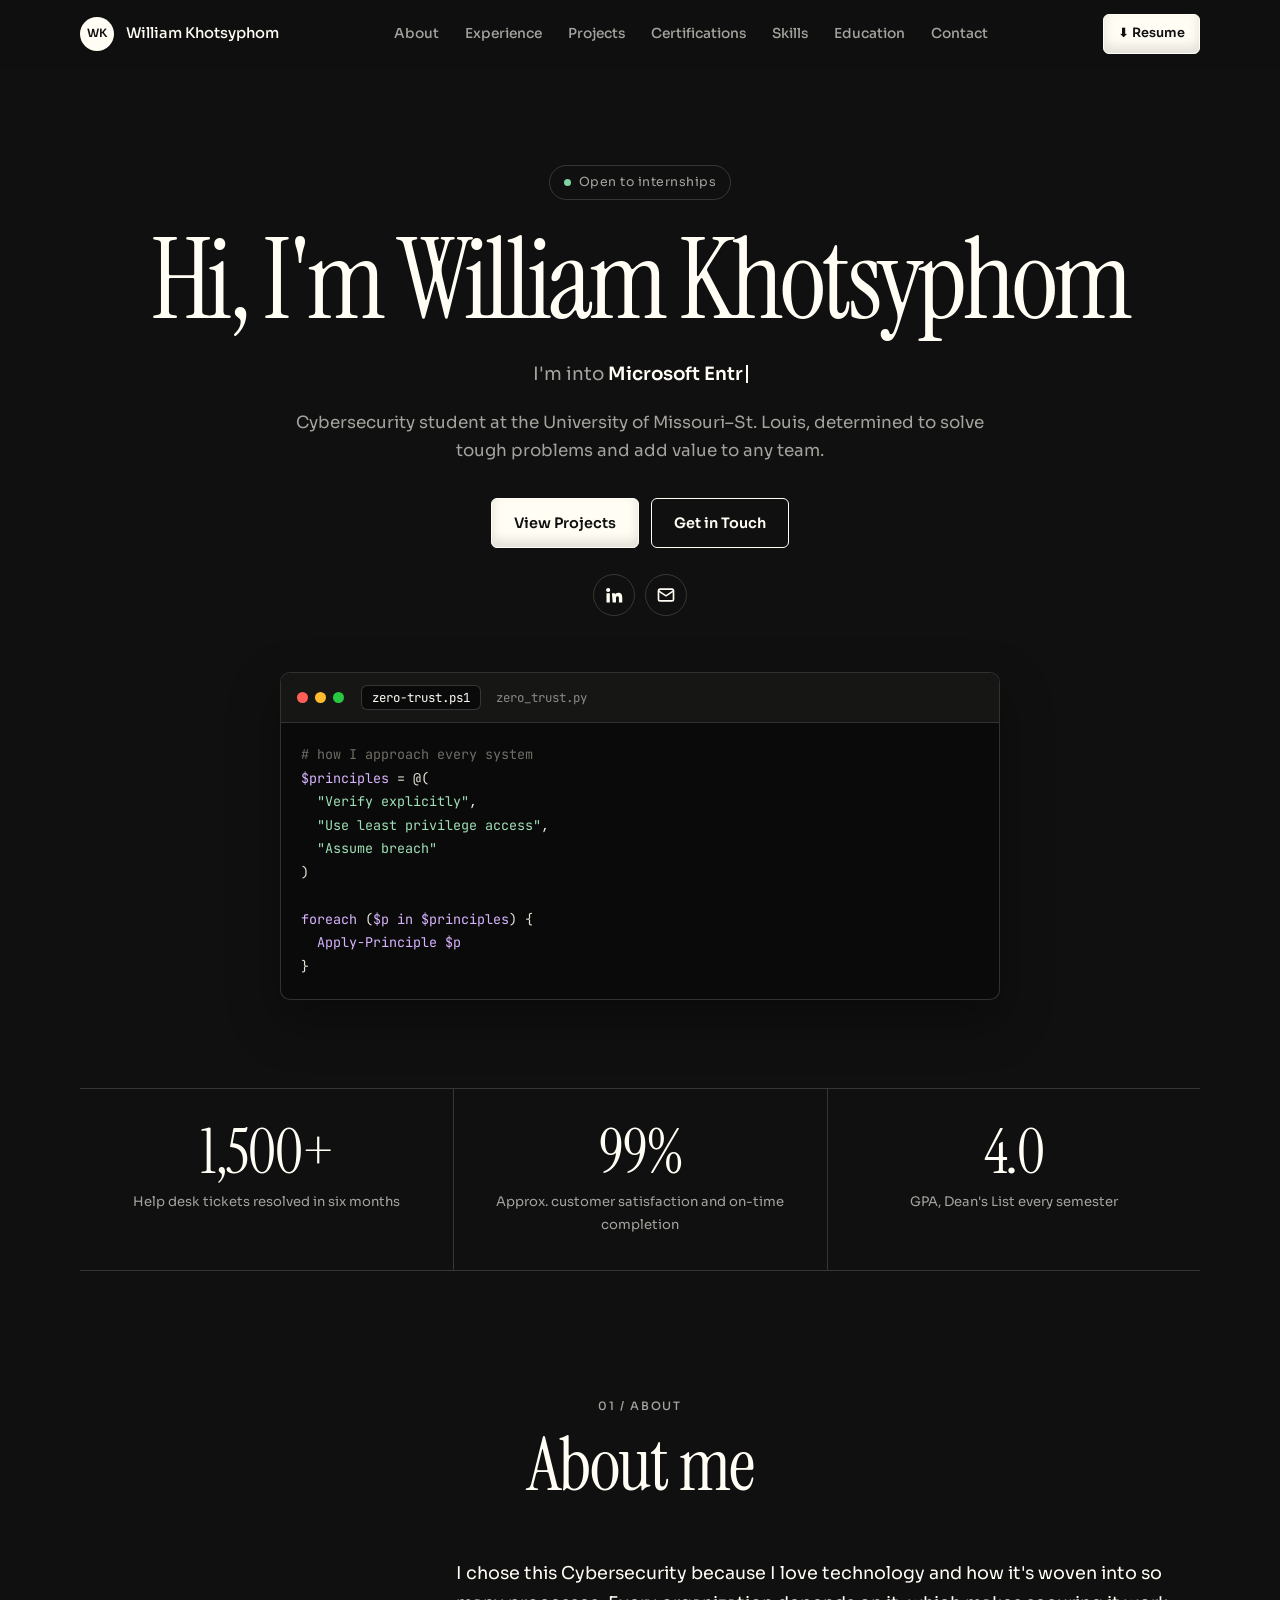
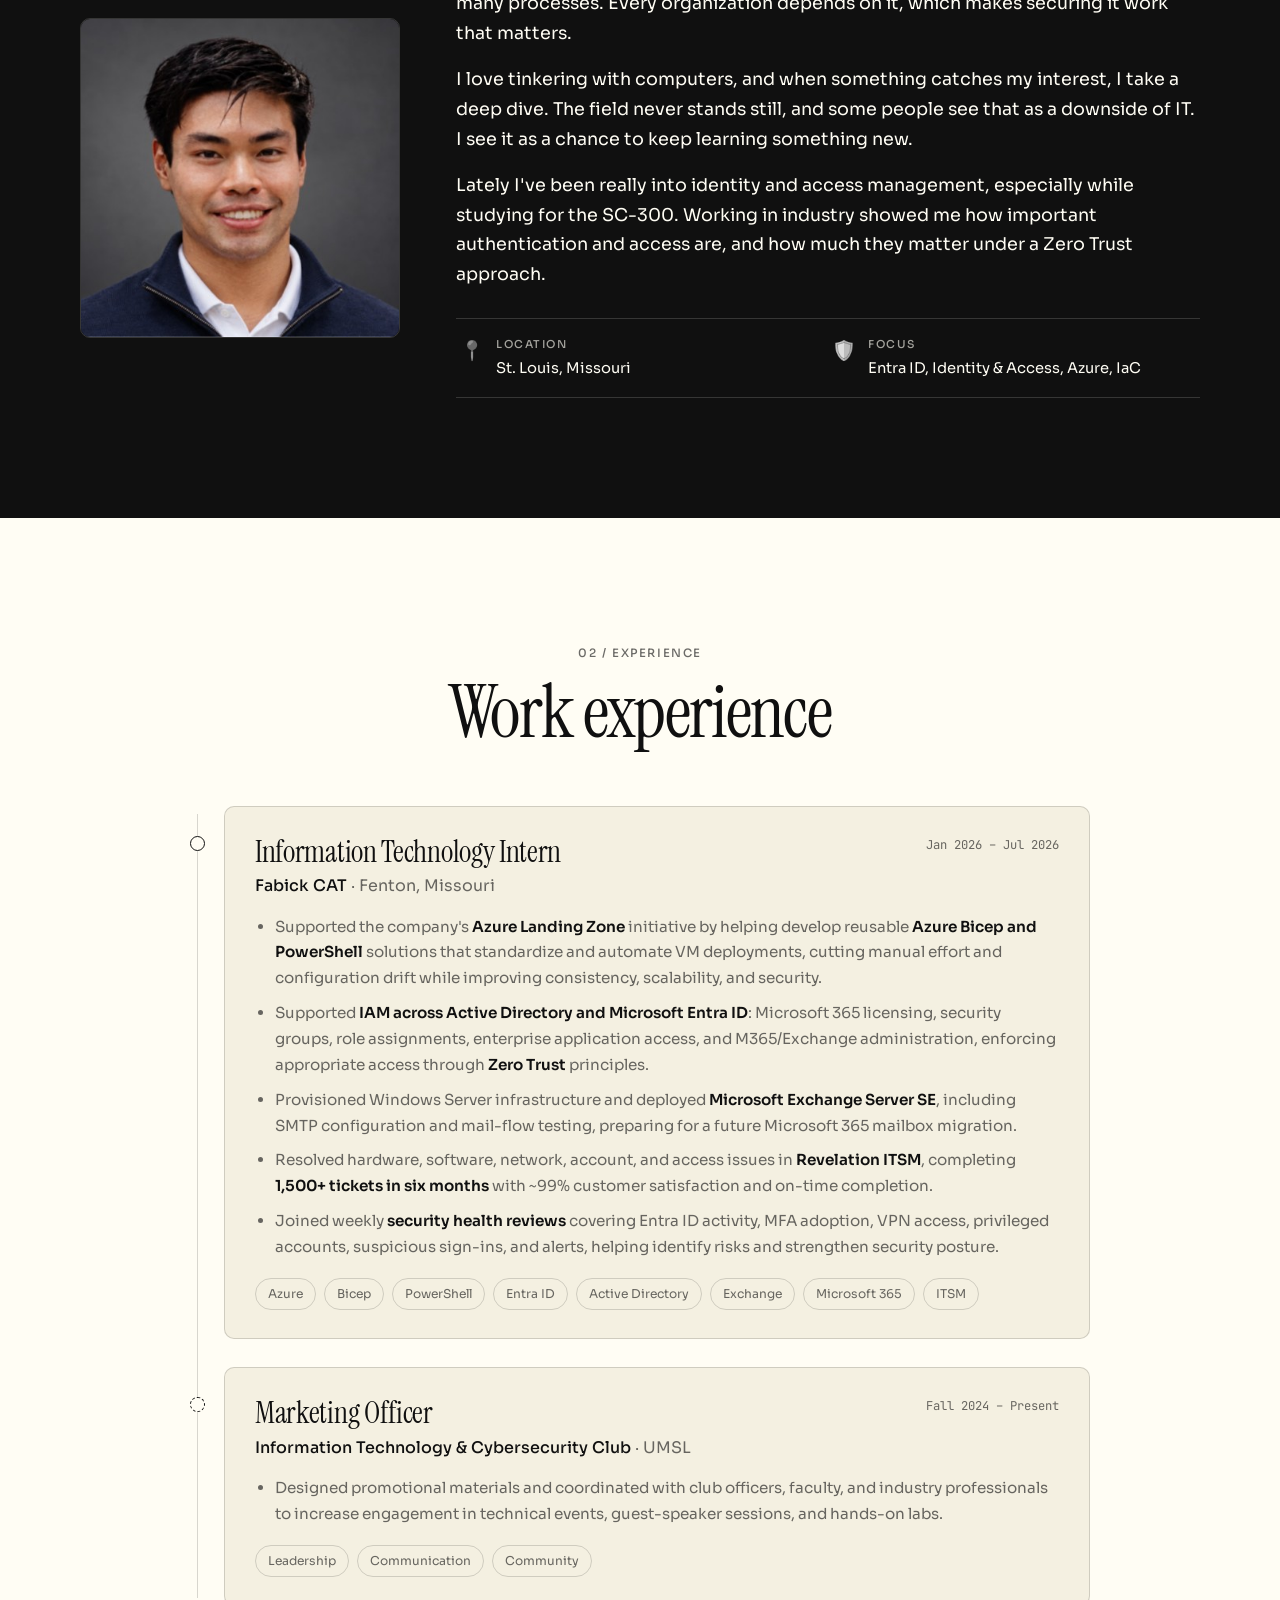
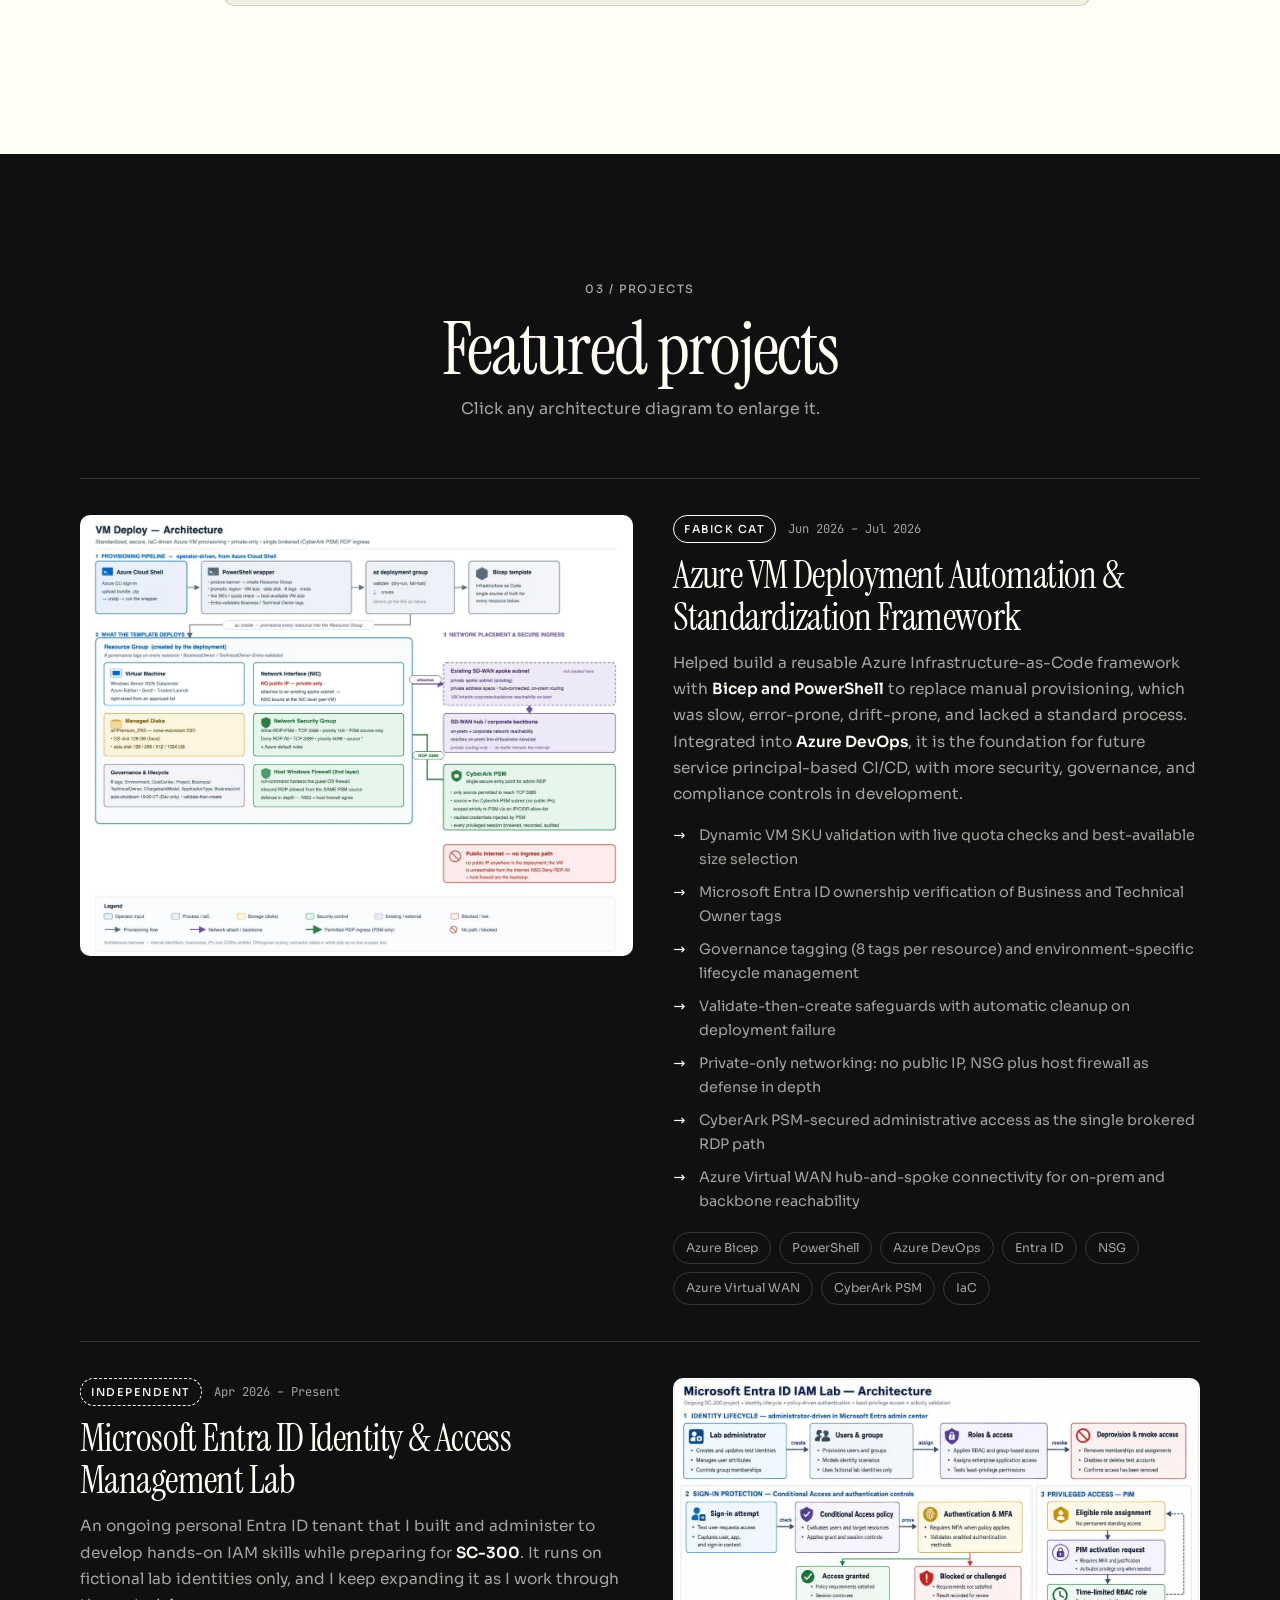
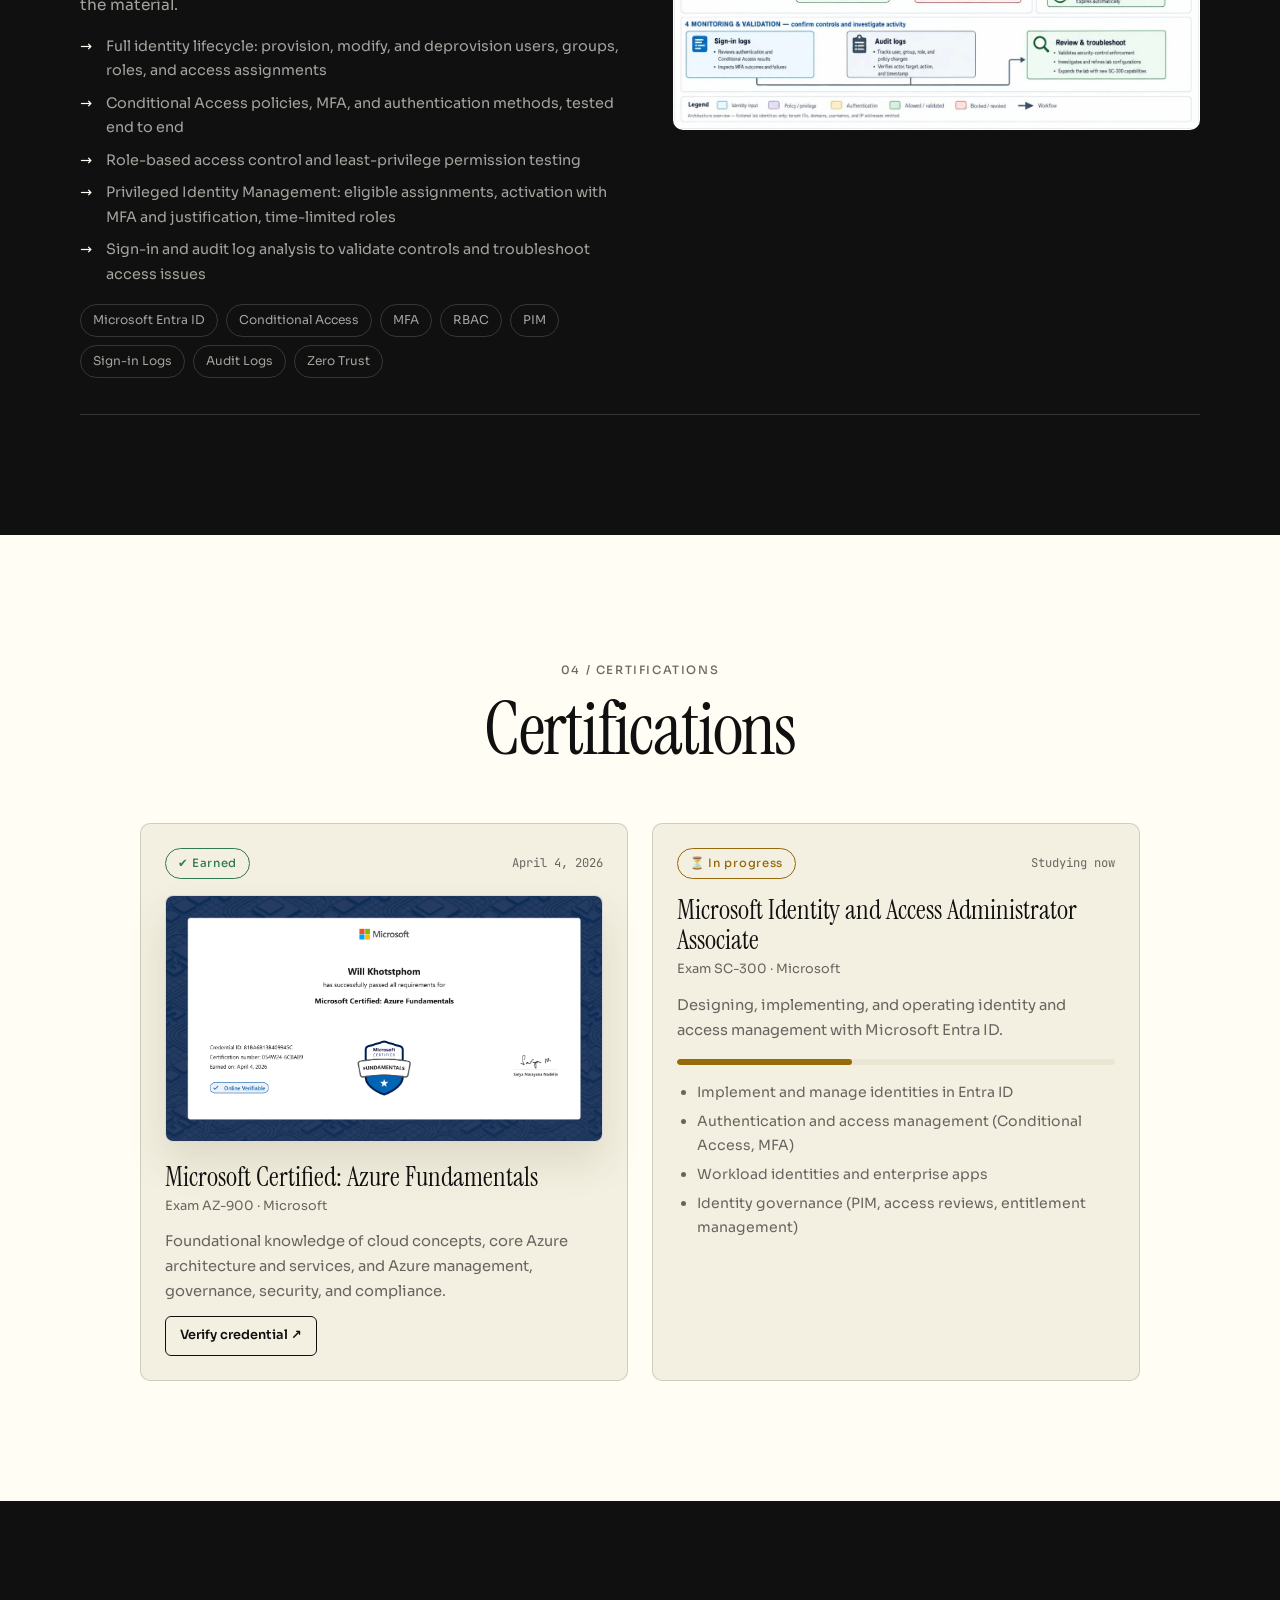
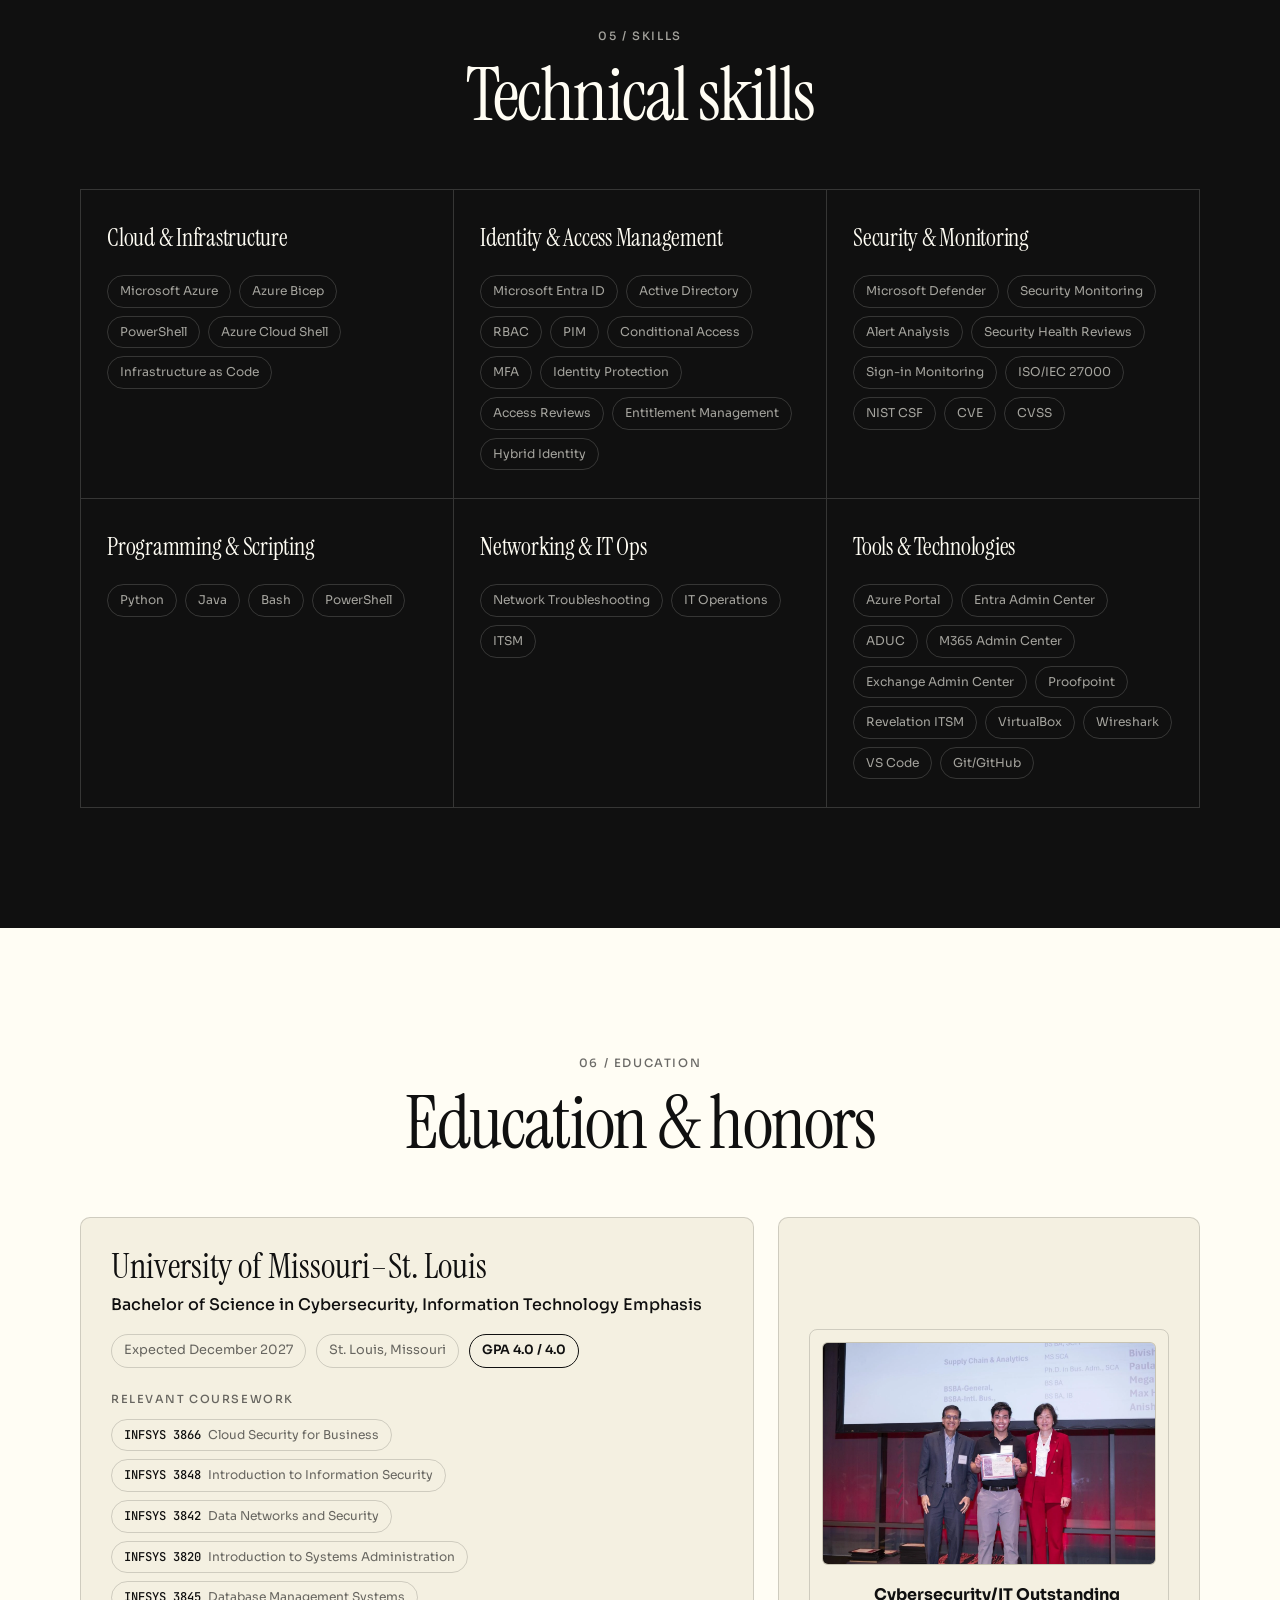
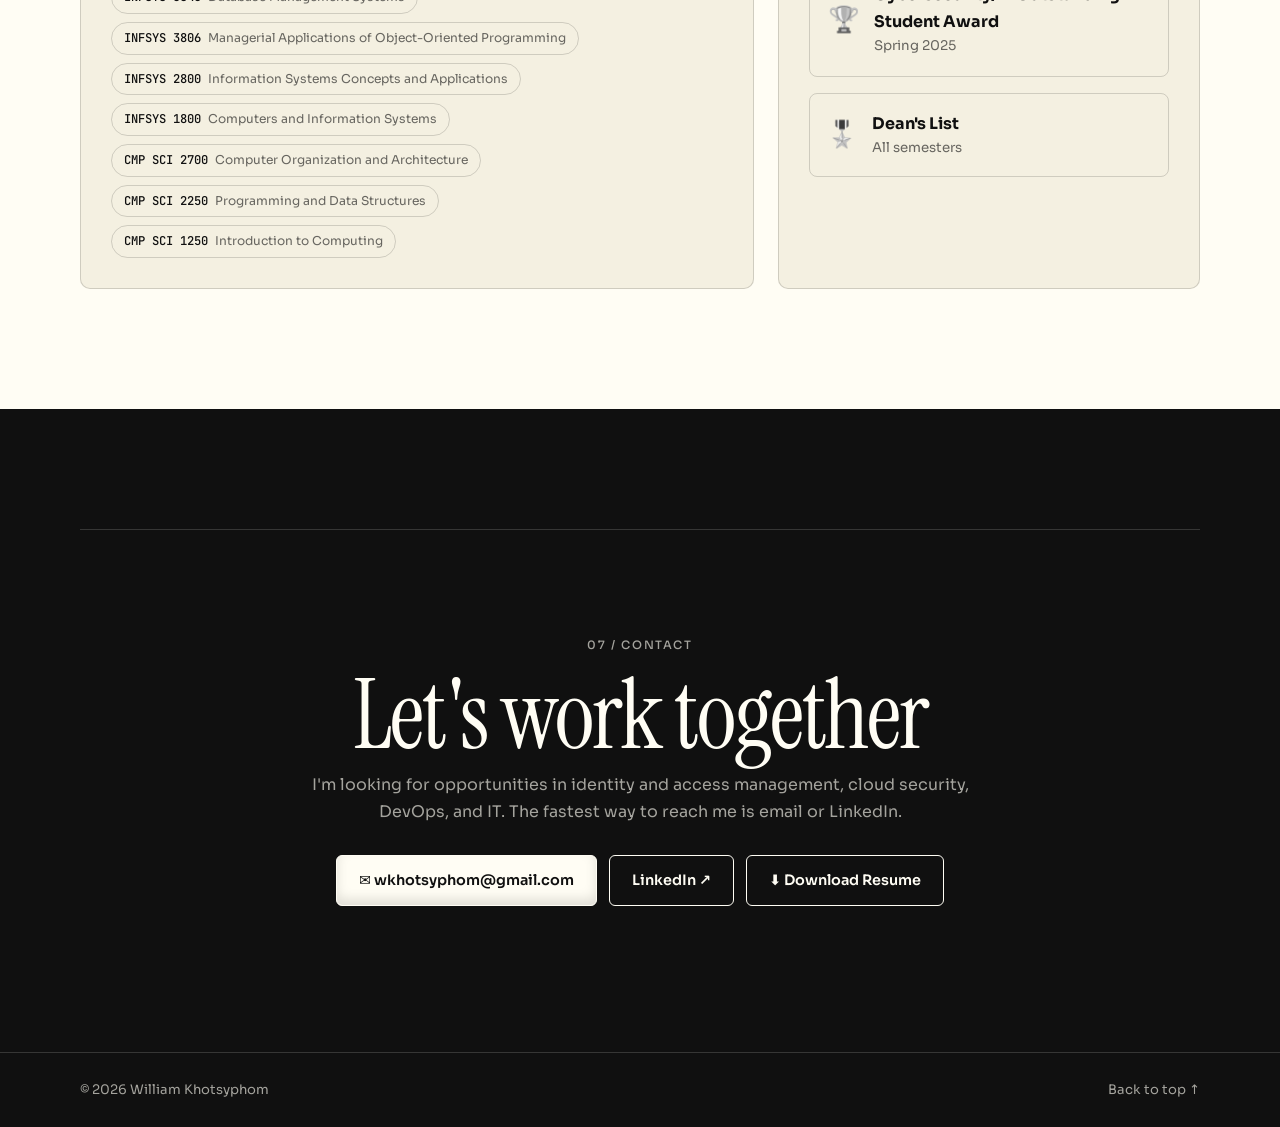
==== index.html @ 48e8c2f6 "Add portfolio site" ====
<!DOCTYPE html>
<html lang="en" data-theme="dark">
<head>
  <meta charset="UTF-8" />
  <meta name="viewport" content="width=device-width, initial-scale=1" />
  <title>William Khotsyphom | Cybersecurity, Identity & Cloud</title>
  <meta name="description" content="Portfolio of William Khotsyphom: cybersecurity student and IT intern focused on Microsoft Entra ID, Azure, Infrastructure as Code, and Zero Trust." />
  <meta name="theme-color" content="#101010" />
  <meta property="og:title" content="William Khotsyphom | Cybersecurity, Identity & Cloud" />
  <meta property="og:description" content="Identity and access management, Azure IaC, and Zero Trust projects." />
  <meta property="og:type" content="website" />
  <link rel="icon" href="data:image/svg+xml,%3Csvg xmlns='http://www.w3.org/2000/svg' viewBox='0 0 100 100'%3E%3Crect width='100' height='100' rx='22' fill='%23101010'/%3E%3Ctext x='50' y='66' font-size='52' font-family='Arial' font-weight='700' text-anchor='middle' fill='%23fffdf4'%3EWK%3C/text%3E%3C/svg%3E" />
  <link rel="preconnect" href="https://fonts.googleapis.com" />
  <link rel="preconnect" href="https://fonts.gstatic.com" crossorigin />
  <link href="https://fonts.googleapis.com/css2?family=Instrument+Serif:ital@0;1&family=Sora:wght@300;400;500;600&family=JetBrains+Mono:wght@400;500&display=swap" rel="stylesheet" />
  <link rel="stylesheet" href="css/style.css" />
</head>
<body>
  <div class="scroll-progress" id="scrollProgress"></div>
  
  <!-- NAV -->
  <header class="nav" id="nav">
    <div class="container nav-inner">
      <a href="#home" class="brand" aria-label="Home"><span class="brand-mark">WK</span><span class="brand-name">William Khotsyphom</span></a>
      <nav class="nav-links" id="navLinks" aria-label="Primary">
        <a href="#about">About</a>
        <a href="#experience">Experience</a>
        <a href="#projects">Projects</a>
        <a href="#certifications">Certifications</a>
        <a href="#skills">Skills</a>
        <a href="#education">Education</a>
        <a href="#contact">Contact</a>
        <a class="menu-resume" href="assets/William_Khotsyphom_Resume.pdf" download="William_Khotsyphom_Resume.pdf">⬇ Download Resume</a>
      </nav>
      <div class="nav-actions">
        <a class="btn btn-sm btn-primary hide-sm" href="assets/William_Khotsyphom_Resume.pdf" download="William_Khotsyphom_Resume.pdf">⬇ Resume</a>
        <button class="icon-btn menu-btn" id="menuBtn" aria-label="Open menu" aria-expanded="false">
          <svg viewBox="0 0 24 24" width="20" height="20" fill="none" stroke="currentColor" stroke-width="2"><path d="M3 6h18M3 12h18M3 18h18"/></svg>
        </button>
      </div>
    </div>
  </header>

  <main>
    <!-- HERO -->
    <section class="hero" id="home">
      <div class="container hero-grid">
        <div class="hero-copy reveal">
          <span class="pill"><span class="dot"></span> Open to internships</span>
          <h1>Hi, I'm <span class="grad">William Khotsyphom</span></h1>
          <p class="typed-line">I'm into <span id="typed" class="typed"></span><span class="caret"></span></p>
          <p class="lead">Cybersecurity student at the University of Missouri&ndash;St. Louis, determined to solve tough problems and add value to any team.</p>
          <div class="hero-cta">
            <a class="btn btn-primary" href="#projects">View Projects</a>
            <a class="btn btn-ghost" href="#contact">Get in Touch</a>
          </div>
          <div class="socials">
            <a href="https://www.linkedin.com/in/will-khotsyphom" target="_blank" rel="noopener" aria-label="LinkedIn"><svg viewBox="0 0 24 24" width="20" height="20" fill="currentColor"><path d="M4.98 3.5a2.5 2.5 0 1 1 0 5 2.5 2.5 0 0 1 0-5zM3 9.75h4V21H3zM9.5 9.75h3.8v1.6h.06c.53-1 1.83-2 3.77-2 4.03 0 4.77 2.65 4.77 6.1V21h-4v-4.9c0-1.17-.02-2.68-1.63-2.68-1.63 0-1.88 1.27-1.88 2.6V21h-4z"/></svg></a>
            <a href="mailto:wkhotsyphom@gmail.com" aria-label="Email"><svg viewBox="0 0 24 24" width="20" height="20" fill="none" stroke="currentColor" stroke-width="2"><rect x="3" y="5" width="18" height="14" rx="2"/><path d="m3 7 9 6 9-6"/></svg></a>
          </div>
        </div>

        <div class="hero-card reveal" style="--d:.15s">
          <div class="term">
            <div class="term-bar"><i></i><i></i><i></i>
              <div class="term-tabs" role="tablist" aria-label="Choose language">
                <button role="tab" class="active" data-lang="ps" aria-selected="true">zero-trust.ps1</button>
                <button role="tab" data-lang="py" aria-selected="false">zero_trust.py</button>
              </div>
            </div>
<pre data-lang="ps"><code><span class="c"># how I approach every system</span>
<span class="k">$principles</span> = @(
  <span class="s">"Verify explicitly"</span>,
  <span class="s">"Use least privilege access"</span>,
  <span class="s">"Assume breach"</span>
)

<span class="k">foreach</span> (<span class="k">$p</span> <span class="k">in</span> <span class="k">$principles</span>) {
  <span class="k">Apply-Principle</span> <span class="k">$p</span>
}</code></pre>
<pre data-lang="py" hidden><code><span class="c"># how I approach every system</span>
principles = [
    <span class="s">"Verify explicitly"</span>,
    <span class="s">"Use least privilege access"</span>,
    <span class="s">"Assume breach"</span>,
]

<span class="k">for</span> p <span class="k">in</span> principles:
    apply_principle(p)
</code></pre>
          </div>
        </div>
      </div>

      <div class="container stats reveal">
        <div class="stat"><div class="num" data-count="1500" data-suffix="+">0</div><div class="lbl">Help desk tickets resolved in six months</div></div>
        <div class="stat"><div class="num" data-count="99" data-suffix="%">0</div><div class="lbl">Approx. customer satisfaction and on-time completion</div></div>
        <div class="stat"><div class="num" data-count="4.0" data-decimals="1">0</div><div class="lbl">GPA, Dean's List every semester</div></div>
      </div>
    </section>

    <!-- ABOUT -->
    <section id="about" class="section">
      <div class="container">
        <div class="section-head reveal"><span class="eyebrow">01 / About</span><h2>About me</h2></div>
        <div class="about-grid">
          <div class="about-photo reveal">
            <img src="assets/profile.png" alt="Portrait of William Khotsyphom" />
          </div>
          <div class="about-text reveal" style="--d:.1s">
            <p>I chose this Cybersecurity because I love technology and how it's woven into so many processes. Every organization depends on it, which makes securing it work that matters.</p>
            <p>I love tinkering with computers, and when something catches my interest, I take a deep dive. The field never stands still, and some people see that as a downside of IT. I see it as a chance to keep learning something new.</p>
            <p>Lately I've been really into identity and access management, especially while studying for the SC-300. Working in industry showed me how important authentication and access are, and how much they matter under a Zero Trust approach.</p>
            <div class="facts">
              <div class="fact"><span>📍</span><div><b>Location</b>St. Louis, Missouri</div></div>
              <div class="fact"><span>🛡️</span><div><b>Focus</b>Entra ID, Identity &amp; Access, Azure, IaC</div></div>
            </div>
          </div>
        </div>
      </div>
    </section>

    <!-- EXPERIENCE -->
    <section id="experience" class="section alt">
      <div class="container">
        <div class="section-head reveal"><span class="eyebrow">02 / Experience</span><h2>Work experience</h2></div>
        <div class="timeline">
          <article class="t-item reveal">
            <div class="t-dot"></div>
            <div class="t-card">
              <div class="t-head">
                <div><h3>Information Technology Intern</h3><div class="org">Fabick CAT <span>&middot; Fenton, Missouri</span></div></div>
                <span class="date">Jan 2026 &ndash; Jul 2026</span>
              </div>
              <ul>
                <li>Supported the company's <b>Azure Landing Zone</b> initiative by helping develop reusable <b>Azure Bicep and PowerShell</b> solutions that standardize and automate VM deployments, cutting manual effort and configuration drift while improving consistency, scalability, and security.</li>
                <li>Supported <b>IAM across Active Directory and Microsoft Entra ID</b>: Microsoft 365 licensing, security groups, role assignments, enterprise application access, and M365/Exchange administration, enforcing appropriate access through <b>Zero Trust</b> principles.</li>
                <li>Provisioned Windows Server infrastructure and deployed <b>Microsoft Exchange Server SE</b>, including SMTP configuration and mail-flow testing, preparing for a future Microsoft 365 mailbox migration.</li>
                <li>Resolved hardware, software, network, account, and access issues in <b>Revelation ITSM</b>, completing <b>1,500+ tickets in six months</b> with ~99% customer satisfaction and on-time completion.</li>
                <li>Joined weekly <b>security health reviews</b> covering Entra ID activity, MFA adoption, VPN access, privileged accounts, suspicious sign-ins, and alerts, helping identify risks and strengthen security posture.</li>
              </ul>
              <div class="tags"><span>Azure</span><span>Bicep</span><span>PowerShell</span><span>Entra ID</span><span>Active Directory</span><span>Exchange</span><span>Microsoft 365</span><span>ITSM</span></div>
            </div>
          </article>

          <article class="t-item reveal">
            <div class="t-dot alt"></div>
            <div class="t-card">
              <div class="t-head">
                <div><h3>Marketing Officer</h3><div class="org">Information Technology &amp; Cybersecurity Club <span>&middot; UMSL</span></div></div>
                <span class="date">Fall 2024 &ndash; Present</span>
              </div>
              <ul>
                <li>Designed promotional materials and coordinated with club officers, faculty, and industry professionals to increase engagement in technical events, guest-speaker sessions, and hands-on labs.</li>
              </ul>
              <div class="tags"><span>Leadership</span><span>Communication</span><span>Community</span></div>
            </div>
          </article>
        </div>
      </div>
    </section>

    <!-- PROJECTS -->
    <section id="projects" class="section">
      <div class="container">
        <div class="section-head reveal"><span class="eyebrow">03 / Projects</span><h2>Featured projects</h2><p>Click any architecture diagram to enlarge it.</p></div>

        <article class="project reveal">
          <div class="p-media">
            <button class="zoomable" data-full="assets/azure-vm-deploy-architecture.webp" aria-label="Enlarge Azure VM Deploy architecture diagram">
              <img src="assets/azure-vm-deploy-architecture.webp" alt="Architecture diagram of the Azure VM deployment framework: PowerShell wrapper, Bicep template, private-only VM, NSG, CyberArk PSM ingress, and SD-WAN spoke connectivity" loading="lazy" />
              <span class="zoom-hint">🔍 Enlarge</span>
            </button>
          </div>
          <div class="p-body">
            <div class="p-meta"><span class="badge">Fabick CAT</span><span class="date">Jun 2026 &ndash; Jul 2026</span></div>
            <h3>Azure VM Deployment Automation &amp; Standardization Framework</h3>
            <p>Helped build a reusable Azure Infrastructure-as-Code framework with <b>Bicep and PowerShell</b> to replace manual provisioning, which was slow, error-prone, drift-prone, and lacked a standard process. Integrated into <b>Azure DevOps</b>, it is the foundation for future service principal-based CI/CD, with more security, governance, and compliance controls in development.</p>
            <ul class="checks">
              <li>Dynamic VM SKU validation with live quota checks and best-available size selection</li>
              <li>Microsoft Entra ID ownership verification of Business and Technical Owner tags</li>
              <li>Governance tagging (8 tags per resource) and environment-specific lifecycle management</li>
              <li>Validate-then-create safeguards with automatic cleanup on deployment failure</li>
              <li>Private-only networking: no public IP, NSG plus host firewall as defense in depth</li>
              <li>CyberArk PSM-secured administrative access as the single brokered RDP path</li>
              <li>Azure Virtual WAN hub-and-spoke connectivity for on-prem and backbone reachability</li>
            </ul>
            <div class="tags"><span>Azure Bicep</span><span>PowerShell</span><span>Azure DevOps</span><span>Entra ID</span><span>NSG</span><span>Azure Virtual WAN</span><span>CyberArk PSM</span><span>IaC</span></div>
          </div>
        </article>

        <article class="project flip reveal">
          <div class="p-media">
            <button class="zoomable" data-full="assets/entra-iam-lab-architecture.webp" aria-label="Enlarge Entra ID IAM lab architecture diagram">
              <img src="assets/entra-iam-lab-architecture.webp" alt="Architecture of the Microsoft Entra ID IAM lab: identity lifecycle, Conditional Access and MFA, PIM, and monitoring and validation" loading="lazy" />
              <span class="zoom-hint">🔍 Enlarge</span>
            </button>
          </div>
          <div class="p-body">
            <div class="p-meta"><span class="badge alt">Independent</span><span class="date">Apr 2026 &ndash; Present</span></div>
            <h3>Microsoft Entra ID Identity &amp; Access Management Lab</h3>
            <p>An ongoing personal Entra ID tenant that I built and administer to develop hands-on IAM skills while preparing for <b>SC-300</b>. It runs on fictional lab identities only, and I keep expanding it as I work through the material.</p>
            <ul class="checks">
              <li>Full identity lifecycle: provision, modify, and deprovision users, groups, roles, and access assignments</li>
              <li>Conditional Access policies, MFA, and authentication methods, tested end to end</li>
              <li>Role-based access control and least-privilege permission testing</li>
              <li>Privileged Identity Management: eligible assignments, activation with MFA and justification, time-limited roles</li>
              <li>Sign-in and audit log analysis to validate controls and troubleshoot access issues</li>
            </ul>
            <div class="tags"><span>Microsoft Entra ID</span><span>Conditional Access</span><span>MFA</span><span>RBAC</span><span>PIM</span><span>Sign-in Logs</span><span>Audit Logs</span><span>Zero Trust</span></div>
          </div>
        </article>

        <!-- TODO: add more projects by copying an <article class="project"> block above -->
      </div>
    </section>

    <!-- CERTIFICATIONS -->
    <section id="certifications" class="section alt">
      <div class="container">
        <div class="section-head reveal"><span class="eyebrow">04 / Certifications</span><h2>Certifications</h2></div>
        <div class="cert-grid">
          <article class="cert reveal">
            <div class="cert-top"><span class="status earned">✔ Earned</span><span class="date">April 4, 2026</span></div>
            <div class="cert-body">
              <button class="zoomable cert-img" data-full="assets/az-900-certificate.png" aria-label="Enlarge AZ-900 certificate">
                <img src="assets/az-900-certificate.png" alt="Microsoft Certified: Azure Fundamentals certificate" loading="lazy" />
              </button>
              <div>
                <h3>Microsoft Certified: Azure Fundamentals</h3>
                <p class="muted">Exam AZ-900 &middot; Microsoft</p>
                <p>Foundational knowledge of cloud concepts, core Azure architecture and services, and Azure management, governance, security, and compliance.</p>
                <a class="btn btn-sm btn-ghost" href="https://learn.microsoft.com/en-us/users/willkhotstphom-0931/credentials/81ba6b13b409945c?ref=https%3A%2F%2Fwww.linkedin.com%2F" target="_blank" rel="noopener">Verify credential ↗</a>
              </div>
            </div>
          </article>

          <article class="cert progress reveal" style="--d:.1s">
            <div class="cert-top"><span class="status wip">⏳ In progress</span><span class="date">Studying now</span></div>
            <div class="cert-body single">
              <div>
                <h3>Microsoft Identity and Access Administrator Associate</h3>
                <p class="muted">Exam SC-300 &middot; Microsoft</p>
                <p>Designing, implementing, and operating identity and access management with Microsoft Entra ID.</p>
                <div class="bar"><i></i></div>
                <ul class="domains">
                  <li>Implement and manage identities in Entra ID</li>
                  <li>Authentication and access management (Conditional Access, MFA)</li>
                  <li>Workload identities and enterprise apps</li>
                  <li>Identity governance (PIM, access reviews, entitlement management)</li>
                </ul>
              </div>
            </div>
          </article>
        </div>
        <!-- TODO: add more certifications here as you earn them -->
      </div>
    </section>

    <!-- SKILLS -->
    <section id="skills" class="section">
      <div class="container">
        <div class="section-head reveal"><span class="eyebrow">05 / Skills</span><h2>Technical skills</h2></div>
        <div class="skill-grid">
          <div class="skill reveal"><h3>Cloud &amp; Infrastructure</h3><div class="chips"><span>Microsoft Azure</span><span>Azure Bicep</span><span>PowerShell</span><span>Azure Cloud Shell</span><span>Infrastructure as Code</span></div></div>
          <div class="skill reveal" style="--d:.05s"><h3>Identity &amp; Access Management</h3><div class="chips"><span>Microsoft Entra ID</span><span>Active Directory</span><span>RBAC</span><span>PIM</span><span>Conditional Access</span><span>MFA</span><span>Identity Protection</span><span>Access Reviews</span><span>Entitlement Management</span><span>Hybrid Identity</span></div></div>
          <div class="skill reveal" style="--d:.1s"><h3>Security &amp; Monitoring</h3><div class="chips"><span>Microsoft Defender</span><span>Security Monitoring</span><span>Alert Analysis</span><span>Security Health Reviews</span><span>Sign-in Monitoring</span><span>ISO/IEC 27000</span><span>NIST CSF</span><span>CVE</span><span>CVSS</span></div></div>
          <div class="skill reveal" style="--d:.15s"><h3>Programming &amp; Scripting</h3><div class="chips"><span>Python</span><span>Java</span><span>Bash</span><span>PowerShell</span></div></div>
          <div class="skill reveal" style="--d:.2s"><h3>Networking &amp; IT Ops</h3><div class="chips"><span>Network Troubleshooting</span><span>IT Operations</span><span>ITSM</span></div></div>
          <div class="skill reveal" style="--d:.25s"><h3>Tools &amp; Technologies</h3><div class="chips"><span>Azure Portal</span><span>Entra Admin Center</span><span>ADUC</span><span>M365 Admin Center</span><span>Exchange Admin Center</span><span>Proofpoint</span><span>Revelation ITSM</span><span>VirtualBox</span><span>Wireshark</span><span>VS Code</span><span>Git/GitHub</span></div></div>
        </div>
      </div>
    </section>

    <!-- EDUCATION -->
    <section id="education" class="section alt">
      <div class="container">
        <div class="section-head reveal"><span class="eyebrow">06 / Education</span><h2>Education &amp; honors</h2></div>
        <div class="edu reveal">
          <div class="edu-main">
            <h3>University of Missouri&ndash;St. Louis</h3>
            <p class="deg">Bachelor of Science in Cybersecurity, Information Technology Emphasis</p>
            <div class="edu-meta"><span>Expected December 2027</span><span>St. Louis, Missouri</span><span class="gpa">GPA 4.0 / 4.0</span></div>
            <h4>Relevant coursework</h4>
            <div class="chips courses"><span><b>INFSYS 3866</b> Cloud Security for Business</span><span><b>INFSYS 3848</b> Introduction to Information Security</span><span><b>INFSYS 3842</b> Data Networks and Security</span><span><b>INFSYS 3820</b> Introduction to Systems Administration</span><span><b>INFSYS 3845</b> Database Management Systems</span><span><b>INFSYS 3806</b> Managerial Applications of Object-Oriented Programming</span><span><b>INFSYS 2800</b> Information Systems Concepts and Applications</span><span><b>INFSYS 1800</b> Computers and Information Systems</span><span><b>CMP SCI 2700</b> Computer Organization and Architecture</span><span><b>CMP SCI 2250</b> Programming and Data Structures</span><span><b>CMP SCI 1250</b> Introduction to Computing</span></div>
          </div>
          <div class="edu-side">
            <div class="award award-card">
              <button class="zoomable award-photo" data-full="assets/outstanding-student-award.webp" aria-label="Enlarge award photo">
                <img src="assets/outstanding-student-award.webp" alt="William Khotsyphom accepting the Cybersecurity/IT Outstanding Student Award certificate on stage" loading="lazy" />
                <span class="zoom-hint">🔍 Enlarge</span>
              </button>
              <div class="award-row"><span>🏆</span><div><b>Cybersecurity/IT Outstanding Student Award</b><small>Spring 2025</small></div></div>
            </div>
            <div class="award"><span>🎖️</span><div><b>Dean's List</b><small>All semesters</small></div></div>
          </div>
        </div>
      </div>
    </section>

    <!-- CONTACT -->
    <section id="contact" class="section">
      <div class="container">
        <div class="cta reveal">
          <span class="eyebrow">07 / Contact</span>
          <h2>Let's work together</h2>
          <p>I'm looking for opportunities in identity and access management, cloud security, DevOps, and IT. The fastest way to reach me is email or LinkedIn.</p>
          <div class="hero-cta center">
            <a class="btn btn-primary" href="mailto:wkhotsyphom@gmail.com">✉️ wkhotsyphom@gmail.com</a>
            <a class="btn btn-ghost" href="https://www.linkedin.com/in/will-khotsyphom" target="_blank" rel="noopener">LinkedIn ↗</a>
            <a class="btn btn-ghost" href="assets/William_Khotsyphom_Resume.pdf" download="William_Khotsyphom_Resume.pdf">⬇ Download Resume</a>
          </div>
        </div>
      </div>
    </section>
  </main>

  <footer class="footer">
    <div class="container foot-inner">
      <span>&copy; <span id="year"></span> William Khotsyphom</span>
      <a href="#home">Back to top ↑</a>
    </div>
  </footer>

  <!-- Lightbox -->
  <div class="lightbox" id="lightbox" role="dialog" aria-modal="true" aria-label="Enlarged image" hidden>
    <button class="lb-close" id="lbClose" aria-label="Close">&times;</button>
    <img id="lbImg" alt="" />
  </div>

  <script src="js/main.js"></script>
</body>
</html>
---- css/style.css ----
/* Editorial dark/cream theme: near-black + warm cream, serif display, hairline rules */
:root{
  --bg:#101010; --card:#181817; --card2:#222220; --line:rgba(255,253,244,.16);
  --text:#fffdf4; --muted:rgba(255,253,244,.62); --accent:#fffdf4;
  --good:#7fd3a4; --warn:#e8c46a;
  --radius:10px; --shadow:0 20px 50px rgba(0,0,0,.35);
  --serif:"Instrument Serif",Georgia,"Times New Roman",serif;
  --sans:Sora,system-ui,-apple-system,Segoe UI,sans-serif;
  --mono:"JetBrains Mono",ui-monospace,Consolas,monospace;
}
/* cream sections flip the same variables, so every component adapts */
.section.alt{
  --bg:#fffdf4; --card:#f4f0e1; --card2:#ebe6d3; --line:rgba(16,16,16,.16);
  --text:#101010; --muted:rgba(16,16,16,.62); --accent:#101010;
  --good:#2f7a52; --warn:#96690a; --shadow:0 20px 40px rgba(60,50,20,.12);
  background:var(--bg); color:var(--text);
}
*{box-sizing:border-box}
html{scroll-behavior:smooth;scroll-padding-top:70px}
body{margin:0;background:#101010;color:var(--text);font-family:var(--sans);font-size:16px;font-weight:400;line-height:1.7;-webkit-font-smoothing:antialiased}
img{max-width:100%;display:block}
a{color:inherit;text-decoration:none}
code,pre{font-family:var(--mono)}
.container{width:min(1120px,100% - 40px);margin-inline:auto}
.scroll-progress{position:fixed;top:0;left:0;height:2px;width:0;background:#fffdf4;z-index:200}

/* NAV */
.nav{position:sticky;top:0;z-index:100;background:rgba(16,16,16,.72);backdrop-filter:blur(14px);border-bottom:1px solid transparent;transition:border-color .3s}
.nav.scrolled{border-color:rgba(255,253,244,.14)}
.nav-inner{display:flex;align-items:center;justify-content:space-between;height:68px;gap:16px}
.brand{display:flex;align-items:center;gap:12px;color:#fffdf4;font-weight:500;font-size:.92rem}
.brand-mark{display:grid;place-items:center;width:34px;height:34px;border-radius:50%;background:#fffdf4;color:#101010;font-size:.72rem;font-weight:600;letter-spacing:.02em}
.nav-links{display:flex;gap:2px}
.nav-links a{color:rgba(255,253,244,.62);padding:8px 12px;font-size:.86rem;font-weight:500;transition:.2s}
.nav-links a:hover,.nav-links a.active{color:#fffdf4}
.nav-links a.active{box-shadow:inset 0 -1px 0 #fffdf4}
.nav-actions{display:flex;align-items:center;gap:10px}
.icon-btn{display:grid;place-items:center;width:38px;height:38px;border-radius:8px;border:1px solid rgba(255,253,244,.2);background:transparent;color:#fffdf4;cursor:pointer;transition:.2s}
.icon-btn:hover{border-color:#fffdf4}
.menu-btn{display:none}
.nav-links .menu-resume{display:none}

/* BUTTONS */
.btn{display:inline-flex;align-items:center;justify-content:center;gap:8px;padding:12px 22px;border-radius:6px;font-family:var(--sans);font-weight:600;font-size:.9rem;border:1px solid var(--text);cursor:pointer;transition:.25s;color:var(--text);background:transparent}
.btn-primary{background:var(--text);color:var(--bg);box-shadow:inset 0 -6px 12px rgba(0,0,0,.12)}
.btn-primary:hover{opacity:.88;transform:translateY(-1px)}
.btn-ghost:hover{background:var(--text);color:var(--bg)}
.btn-sm{padding:8px 14px;font-size:.8rem}
.nav .btn-primary{background:#fffdf4;color:#101010;border-color:#fffdf4}

/* HERO */
.hero{padding:96px 0 0;text-align:center}
.hero-grid{display:flex;flex-direction:column;align-items:center;gap:56px}
.hero-copy{display:flex;flex-direction:column;align-items:center}
.pill{display:inline-flex;align-items:center;gap:8px;padding:6px 14px;border-radius:99px;border:1px solid var(--line);font-size:.78rem;letter-spacing:.04em;color:var(--muted)}
.dot{width:7px;height:7px;border-radius:50%;background:var(--good);animation:pulse 2s infinite}
@keyframes pulse{0%{box-shadow:0 0 0 0 rgba(127,211,164,.6)}70%{box-shadow:0 0 0 8px transparent}100%{box-shadow:0 0 0 0 transparent}}
h1{font-family:var(--serif);font-weight:400;font-size:clamp(3rem,9.5vw,7rem);line-height:.98;letter-spacing:-.035em;margin:26px 0 22px}
.grad{font-style:normal}
.typed-line{font-size:1.15rem;color:var(--muted);margin:0 0 14px;min-height:2em}
.typed{color:var(--text);font-weight:600}
.caret{display:inline-block;width:2px;height:1em;background:var(--text);margin-left:3px;vertical-align:-3px;animation:blink 1s steps(1) infinite}
@keyframes blink{50%{opacity:0}}
.lead{color:var(--muted);font-size:1.05rem;max-width:60ch;margin:0}
.hero-cta{display:flex;flex-wrap:wrap;justify-content:center;gap:12px;margin:32px 0 26px}
.socials{display:flex;gap:10px;justify-content:center}
.socials a{display:grid;place-items:center;width:42px;height:42px;border-radius:50%;border:1px solid var(--line);color:var(--text);transition:.25s}
.socials a:hover{background:var(--text);color:var(--bg)}
.hero-card{width:min(720px,100%);text-align:left}
.term{background:#0a0a0a;border:1px solid rgba(255,253,244,.16);border-radius:var(--radius);box-shadow:var(--shadow);overflow:hidden}
.term-bar{display:flex;align-items:center;gap:7px;padding:12px 16px;background:#161615;border-bottom:1px solid rgba(255,253,244,.12);flex-wrap:nowrap}
.term-bar i{width:11px;height:11px;border-radius:50%;background:#ff5f57}
.term-bar i:nth-child(2){background:#febc2e}.term-bar i:nth-child(3){background:#28c840}
.term-tabs{display:flex;gap:4px;margin-left:10px}
.term-tabs button{font-family:var(--mono);font-size:.78rem;color:rgba(255,253,244,.5);background:none;border:1px solid transparent;border-radius:6px;padding:3px 10px;cursor:pointer;transition:.2s;white-space:nowrap}
.term-tabs button:hover{color:#fffdf4}
.term-tabs button.active{color:#fffdf4;background:#0a0a0a;border-color:rgba(255,253,244,.18)}
.term pre{margin:0;padding:20px;font-size:.84rem;line-height:1.75;color:#e8e5d8;overflow-x:auto}
.term pre[hidden]{display:none}
.term .c{color:#6f6e66}.term .k{color:#d8b4fe}.term .s{color:#9ee0b5}.term .n{color:#f0cf7a}
.term-out{padding:14px 20px 20px;font-family:var(--mono);font-size:.82rem;line-height:1.8;color:#e8e5d8;border-top:1px dashed rgba(255,253,244,.16);margin-top:2px}
.term-out b{color:#d8b4fe;font-weight:500}
.term-out .ok{color:#9ee0b5;font-weight:500}
.term-out em{font-style:normal;color:#6f6e66}
.term-out .ol{opacity:0;transform:translateX(-6px);transition:opacity .4s,transform .4s}
.term-out .ol.show{opacity:1;transform:none}
.term-out .caret{height:1em;vertical-align:-2px;background:#fffdf4}

.stats{display:grid;grid-template-columns:repeat(3,1fr);margin-top:88px;border-top:1px solid var(--line);border-bottom:1px solid var(--line)}
.stat{padding:34px 16px;text-align:center}
.stat+.stat{border-left:1px solid var(--line)}
.stat .num{font-family:var(--serif);font-size:clamp(2.6rem,5vw,3.8rem);line-height:1;letter-spacing:-.02em}
.stat .lbl{font-size:.82rem;color:var(--muted);margin-top:8px}

/* SECTIONS */
.section{padding:120px 0}
.section-head{margin-bottom:56px;text-align:center}
.eyebrow{font-family:var(--sans);font-size:.72rem;font-weight:500;color:var(--muted);letter-spacing:.14em;text-transform:uppercase}
.section-head h2,.cta h2{font-family:var(--serif);font-weight:400;font-size:clamp(2.6rem,6vw,4.6rem);margin:10px 0 6px;letter-spacing:-.025em;line-height:1.02}
.section-head p{color:var(--muted);margin:8px 0 0}
.muted{color:var(--muted)}
.date{font-family:var(--mono);font-size:.76rem;color:var(--muted);white-space:nowrap}

/* ABOUT */
.about-grid{display:grid;grid-template-columns:320px 1fr;gap:56px;align-items:center}
.about-photo img{border-radius:var(--radius);width:100%;aspect-ratio:1/1;object-fit:cover;border:1px solid var(--line)}
.about-text p{font-size:1.1rem;margin:0 0 16px;color:var(--text)}
.facts{display:grid;grid-template-columns:1fr 1fr;gap:0;margin-top:28px;border-top:1px solid var(--line)}
.fact{display:flex;gap:12px;align-items:flex-start;padding:16px 4px;border-bottom:1px solid var(--line);font-size:.92rem}
.fact span{font-size:1.2rem;filter:grayscale(1)}
.fact b{display:block;font-size:.68rem;text-transform:uppercase;letter-spacing:.14em;color:var(--muted);font-weight:500;margin-bottom:2px}

/* TIMELINE */
.timeline{position:relative;padding-left:34px;max-width:900px;margin:0 auto}
.timeline:before{content:"";position:absolute;left:7px;top:8px;bottom:8px;width:1px;background:var(--line)}
.t-item{position:relative;margin-bottom:28px}
.t-dot{position:absolute;left:-34px;top:30px;width:15px;height:15px;border-radius:50%;background:var(--bg);border:1.5px solid var(--text)}
.t-dot.alt{border-style:dashed}
.t-card{background:var(--card);border:1px solid var(--line);border-radius:var(--radius);padding:28px 30px;transition:.3s}
.t-card:hover{border-color:var(--text)}
.t-head{display:flex;justify-content:space-between;gap:14px;flex-wrap:wrap;margin-bottom:14px}
.t-head h3{margin:0;font-family:var(--serif);font-weight:400;font-size:1.9rem;line-height:1.1;letter-spacing:-.01em}
.org{font-weight:500;margin-top:4px}.org span{color:var(--muted);font-weight:400}
.t-card ul{margin:0 0 18px;padding-left:20px;color:var(--muted);font-size:.95rem}
.t-card li{margin-bottom:9px}.t-card li b{color:var(--text);font-weight:600}
.tags{display:flex;flex-wrap:wrap;gap:8px}
.tags span,.chips span{font-size:.76rem;padding:5px 12px;border-radius:99px;border:1px solid var(--line);color:var(--muted);transition:.2s}
.tags span:hover,.chips span:hover{color:var(--text);border-color:var(--text)}

/* PROJECTS */
.project{display:grid;grid-template-columns:1.05fr 1fr;gap:40px;padding:36px 0;border-top:1px solid var(--line);align-items:start}
.project:last-of-type{border-bottom:1px solid var(--line)}
.project.flip .p-media{order:2}
.zoomable{position:relative;display:block;width:100%;padding:0;border:1px solid var(--line);border-radius:var(--radius);overflow:hidden;background:#fff;cursor:zoom-in}
.zoomable img{width:100%;transition:transform .5s}
.zoomable:hover img{transform:scale(1.025)}
.zoom-hint{position:absolute;right:10px;bottom:10px;font-size:.72rem;background:rgba(16,16,16,.88);color:#fffdf4;padding:5px 10px;border-radius:99px;opacity:0;transition:.25s}
.zoomable:hover .zoom-hint{opacity:1}
.p-meta{display:flex;align-items:center;gap:12px;margin-bottom:12px}
.badge{font-size:.68rem;font-weight:500;letter-spacing:.14em;text-transform:uppercase;padding:4px 10px;border-radius:99px;border:1px solid var(--text);color:var(--text)}
.badge.alt{border-style:dashed}
.p-body h3{margin:0 0 12px;font-family:var(--serif);font-weight:400;font-size:clamp(1.9rem,3vw,2.5rem);line-height:1.08;letter-spacing:-.015em}
.p-body>p{color:var(--muted);margin:0 0 16px;font-size:.96rem}.p-body>p b{color:var(--text);font-weight:600}
.checks{list-style:none;padding:0;margin:0 0 18px}
.checks li{position:relative;padding-left:26px;margin-bottom:8px;font-size:.9rem;color:var(--muted)}
.checks li:before{content:"→";position:absolute;left:0;color:var(--text)}

/* CERTS */
.cert-grid{display:grid;grid-template-columns:1fr 1fr;gap:24px;max-width:1000px;margin:0 auto}
.cert{background:var(--card);border:1px solid var(--line);border-radius:var(--radius);padding:24px;transition:.3s}
.cert:hover{border-color:var(--text)}
.cert-top{display:flex;justify-content:space-between;align-items:center;margin-bottom:16px}
.status{font-size:.72rem;font-weight:500;letter-spacing:.06em;padding:5px 12px;border-radius:99px;border:1px solid currentColor}
.status.earned{color:var(--good)}
.status.wip{color:var(--warn)}
.cert-body{display:grid;grid-template-columns:1fr;gap:20px;align-items:start}
.cert-img{border-radius:8px;margin:0 auto;box-shadow:var(--shadow)}
.cert h3{margin:0 0 4px;font-family:var(--serif);font-weight:400;font-size:1.7rem;line-height:1.1}
.cert p{margin:0 0 12px;font-size:.92rem;color:var(--muted)}
.cert p.muted{font-size:.8rem}
.bar{height:6px;border-radius:99px;background:var(--card2);overflow:hidden;margin:16px 0}
.bar i{display:block;height:100%;width:40%;border-radius:99px;background:var(--warn);animation:slide 2.4s ease-in-out infinite alternate}
@keyframes slide{from{margin-left:0}to{margin-left:60%}}
.domains{margin:0;padding-left:20px;color:var(--muted);font-size:.88rem}
.domains li{margin-bottom:5px}

/* SKILLS */
.skill-grid{display:grid;grid-template-columns:repeat(3,1fr);gap:0;border-top:1px solid var(--line);border-left:1px solid var(--line)}
.skill{padding:28px 26px;border-right:1px solid var(--line);border-bottom:1px solid var(--line);transition:background .3s}
.skill:hover{background:var(--card)}
.skill h3{margin:0 0 16px;font-family:var(--serif);font-weight:400;font-size:1.5rem;letter-spacing:-.01em}
.chips{display:flex;flex-wrap:wrap;gap:8px}

/* EDUCATION */
.edu{display:grid;grid-template-columns:1.6fr 1fr;gap:24px}
.edu-main,.edu-side{background:var(--card);border:1px solid var(--line);border-radius:var(--radius);padding:30px}
.edu-main h3{margin:0;font-family:var(--serif);font-weight:400;font-size:2.2rem;line-height:1.05}
.deg{font-weight:500;margin:6px 0 16px}
.edu-meta{display:flex;flex-wrap:wrap;gap:10px;margin-bottom:22px}
.edu-meta span{font-size:.8rem;color:var(--muted);padding:5px 12px;border:1px solid var(--line);border-radius:99px}
.edu-meta .gpa{color:var(--text);border-color:var(--text);font-weight:600}
.edu h4{margin:0 0 10px;font-size:.7rem;text-transform:uppercase;letter-spacing:.14em;color:var(--muted);font-weight:500}
.courses span b{font-family:var(--mono);font-weight:500;margin-right:4px;color:var(--text)}
.edu-side{display:flex;flex-direction:column;gap:16px;justify-content:center}
.award-photo{border-radius:8px;background:var(--card2)}
.award-photo img{aspect-ratio:3/2;object-fit:cover;object-position:50% 40%}
.award{display:flex;gap:14px;align-items:center;padding:16px;border-radius:8px;border:1px solid var(--line)}
.award span{font-size:1.6rem;filter:grayscale(1)}
.award small{display:block;color:var(--muted)}

/* CTA */
.cta{text-align:center;border-top:1px solid var(--line);padding-top:100px}
.cta h2{font-size:clamp(3rem,8vw,6rem)}
.cta p{color:var(--muted);max-width:56ch;margin:0 auto}
.cta .hero-cta{margin-top:30px}

.footer{border-top:1px solid var(--line);padding:26px 0;font-size:.82rem;color:var(--muted)}
.foot-inner{display:flex;justify-content:space-between;gap:14px;flex-wrap:wrap;align-items:center}
.footer a:hover{color:var(--text)}

/* LIGHTBOX */
.lightbox{position:fixed;inset:0;z-index:300;background:rgba(8,8,8,.92);display:grid;place-items:center;padding:24px;cursor:zoom-out}
.lightbox[hidden]{display:none}
.lightbox img{max-height:92vh;max-width:96vw;border-radius:8px;background:#fff}
.lb-close{position:absolute;top:16px;right:22px;background:none;border:0;color:#fffdf4;font-size:2.4rem;cursor:pointer;line-height:1}

/* REVEAL */
.reveal{opacity:0;transform:translateY(24px);transition:opacity .8s ease var(--d,0s),transform .8s ease var(--d,0s)}
.reveal.in{opacity:1;transform:none}

/* RESPONSIVE */
@media(max-width:980px){
  .project,.about-grid,.edu,.cert-grid{grid-template-columns:1fr}
  .project.flip .p-media{order:0}
  .skill-grid{grid-template-columns:1fr 1fr}
  .about-photo{max-width:280px}
  .stat{padding:26px 10px}
  .stat .lbl{font-size:.76rem}
}
@media(max-width:820px){
  .menu-btn{display:grid}.hide-sm{display:none}
  .nav-links{position:absolute;top:68px;left:0;right:0;flex-direction:column;background:#101010;border-bottom:1px solid var(--line);padding:10px 20px 18px;display:none}
  .nav-links.open{display:flex}
  .nav-links a{padding:12px 0}
  .nav-links a.active{box-shadow:none}
  .nav-links .menu-resume{display:block;font-weight:600;color:#fffdf4}
}
@media(max-width:700px){
  .stats{grid-template-columns:1fr;margin-top:64px}
  .stat{display:flex;align-items:center;gap:20px;text-align:left;padding:18px 4px}
  .stat+.stat{border-left:0;border-top:1px solid var(--line)}
  .stat .num{min-width:110px;font-size:2.4rem}
  .stat .lbl{margin-top:0;font-size:.85rem}
}
@media(max-width:600px){
  .skill-grid,.facts{grid-template-columns:1fr}
  .brand-name{display:none}
  .section{padding:84px 0}
  .hero{padding-top:64px}
  .t-card{padding:22px 20px}
  .term-out em{display:none}
}
@media(max-width:520px){
  .term-bar{padding:10px 12px;gap:6px}
  .term-tabs{margin-left:4px;gap:2px}
  .term-tabs button{font-size:.7rem;padding:3px 7px}
  .term pre{font-size:.78rem;padding:16px}
}
@media(prefers-reduced-motion:reduce){
  *{animation:none!important;transition:none!important}
  .reveal{opacity:1;transform:none}
  html{scroll-behavior:auto}
}

/* award photo lives inside its award card */
.award-card{flex-direction:column;align-items:stretch;gap:14px;padding:12px}
.award-card .award-photo{border-radius:6px}
.award-row{display:flex;gap:14px;align-items:center;padding:2px 6px 6px}
.award-row span{font-size:1.6rem;filter:grayscale(1)}
.award-row small{display:block;color:var(--muted)}
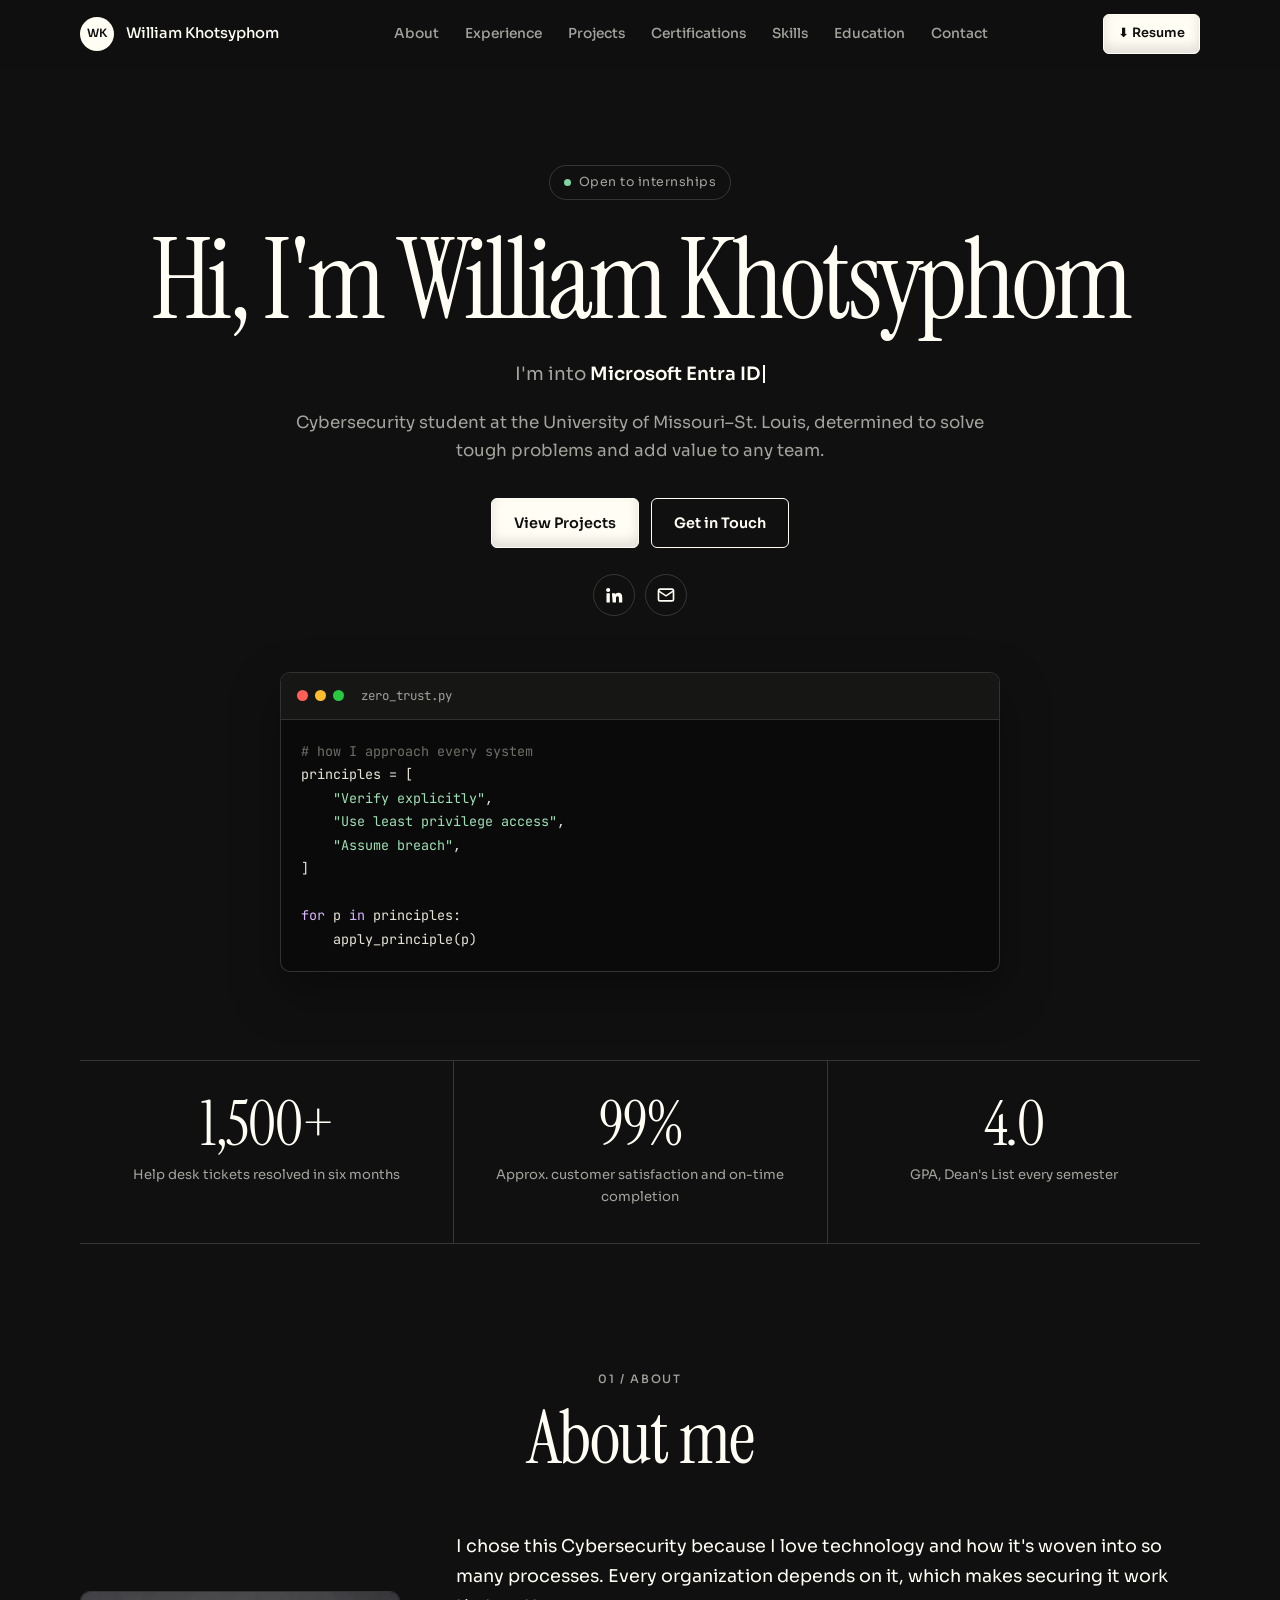
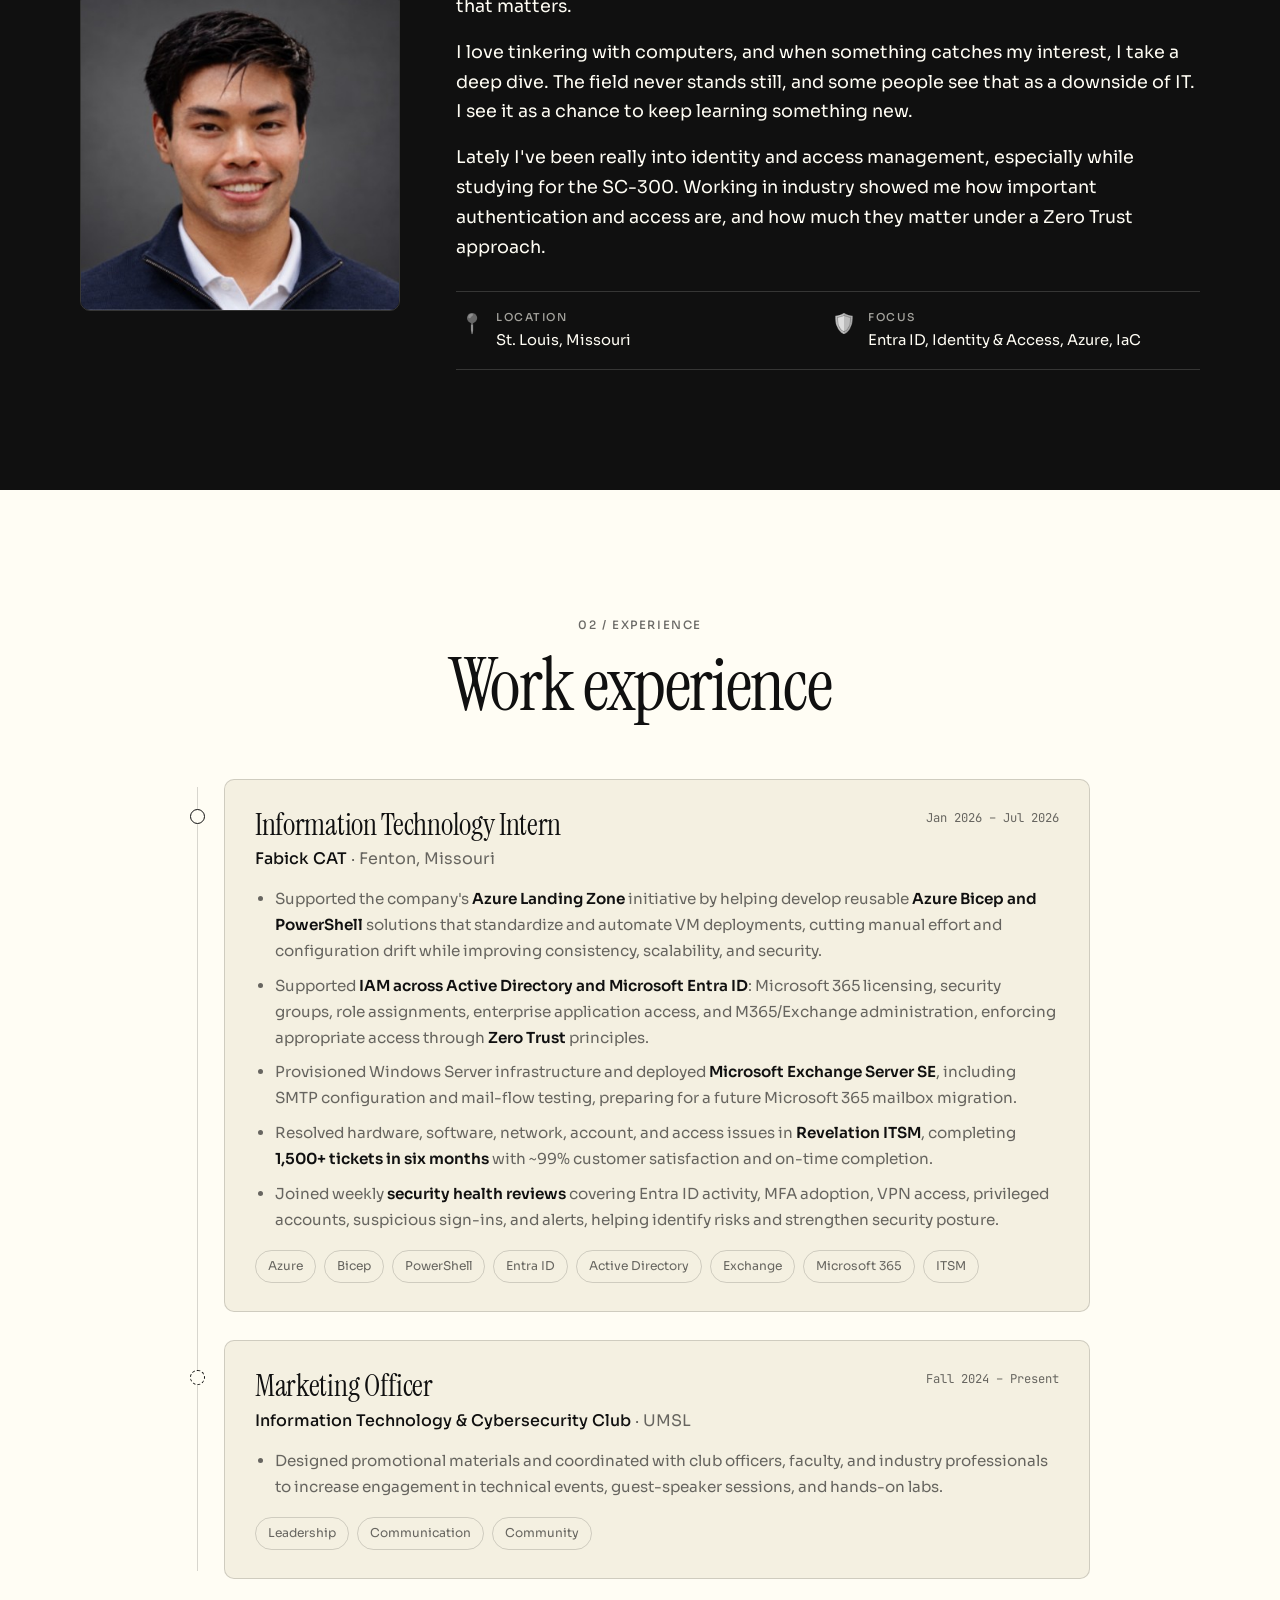
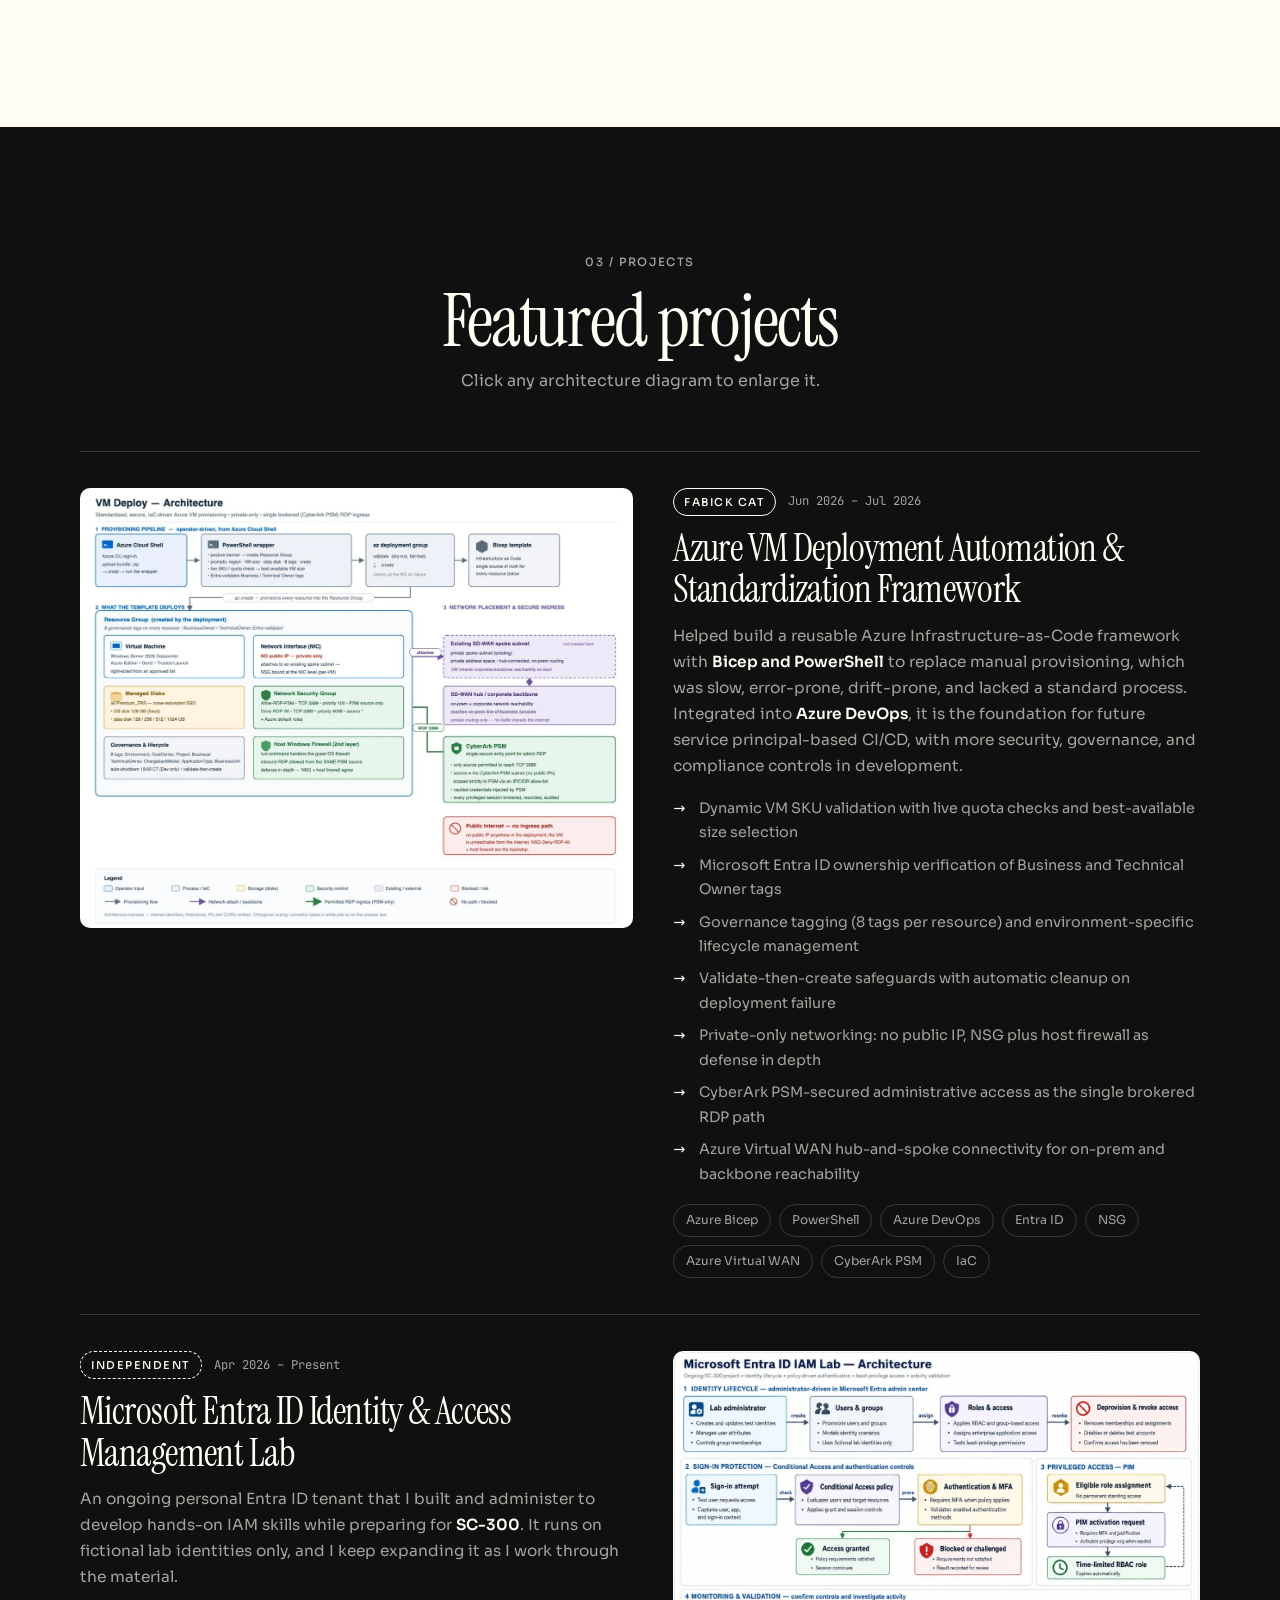
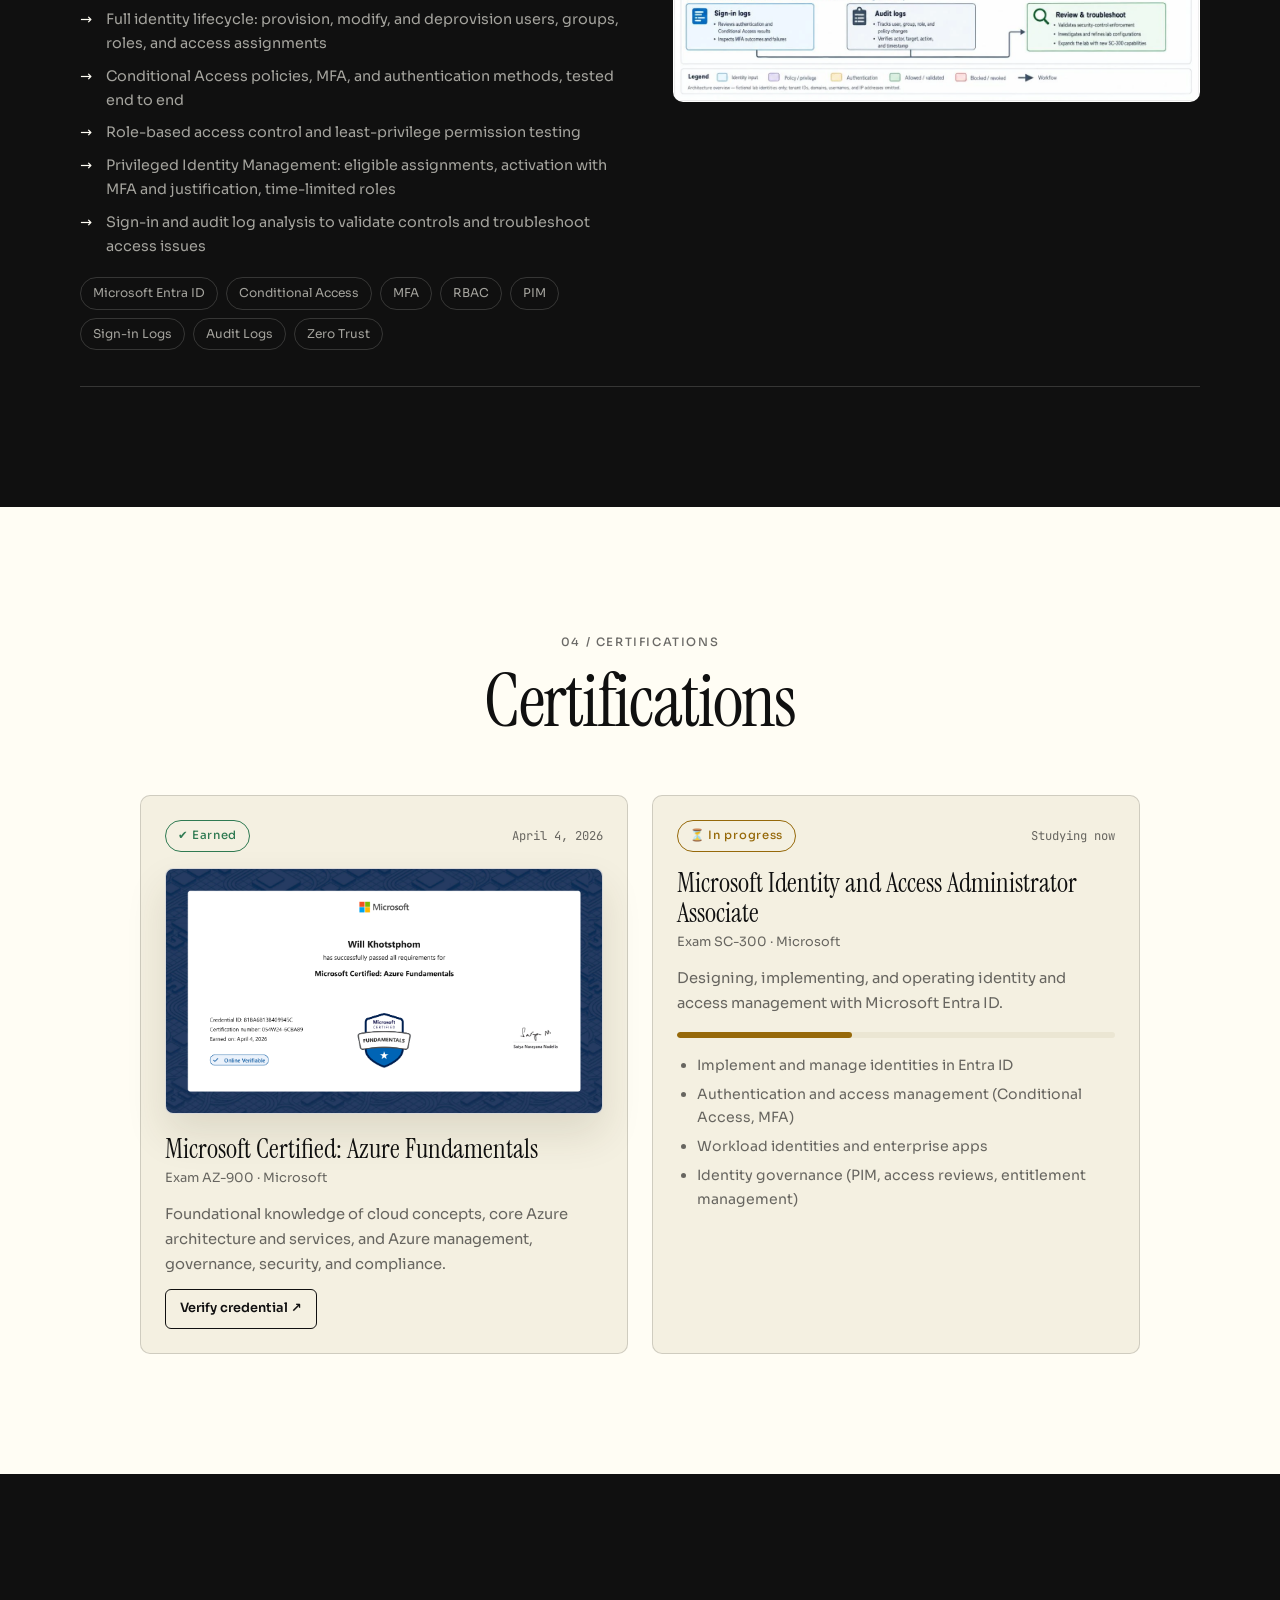
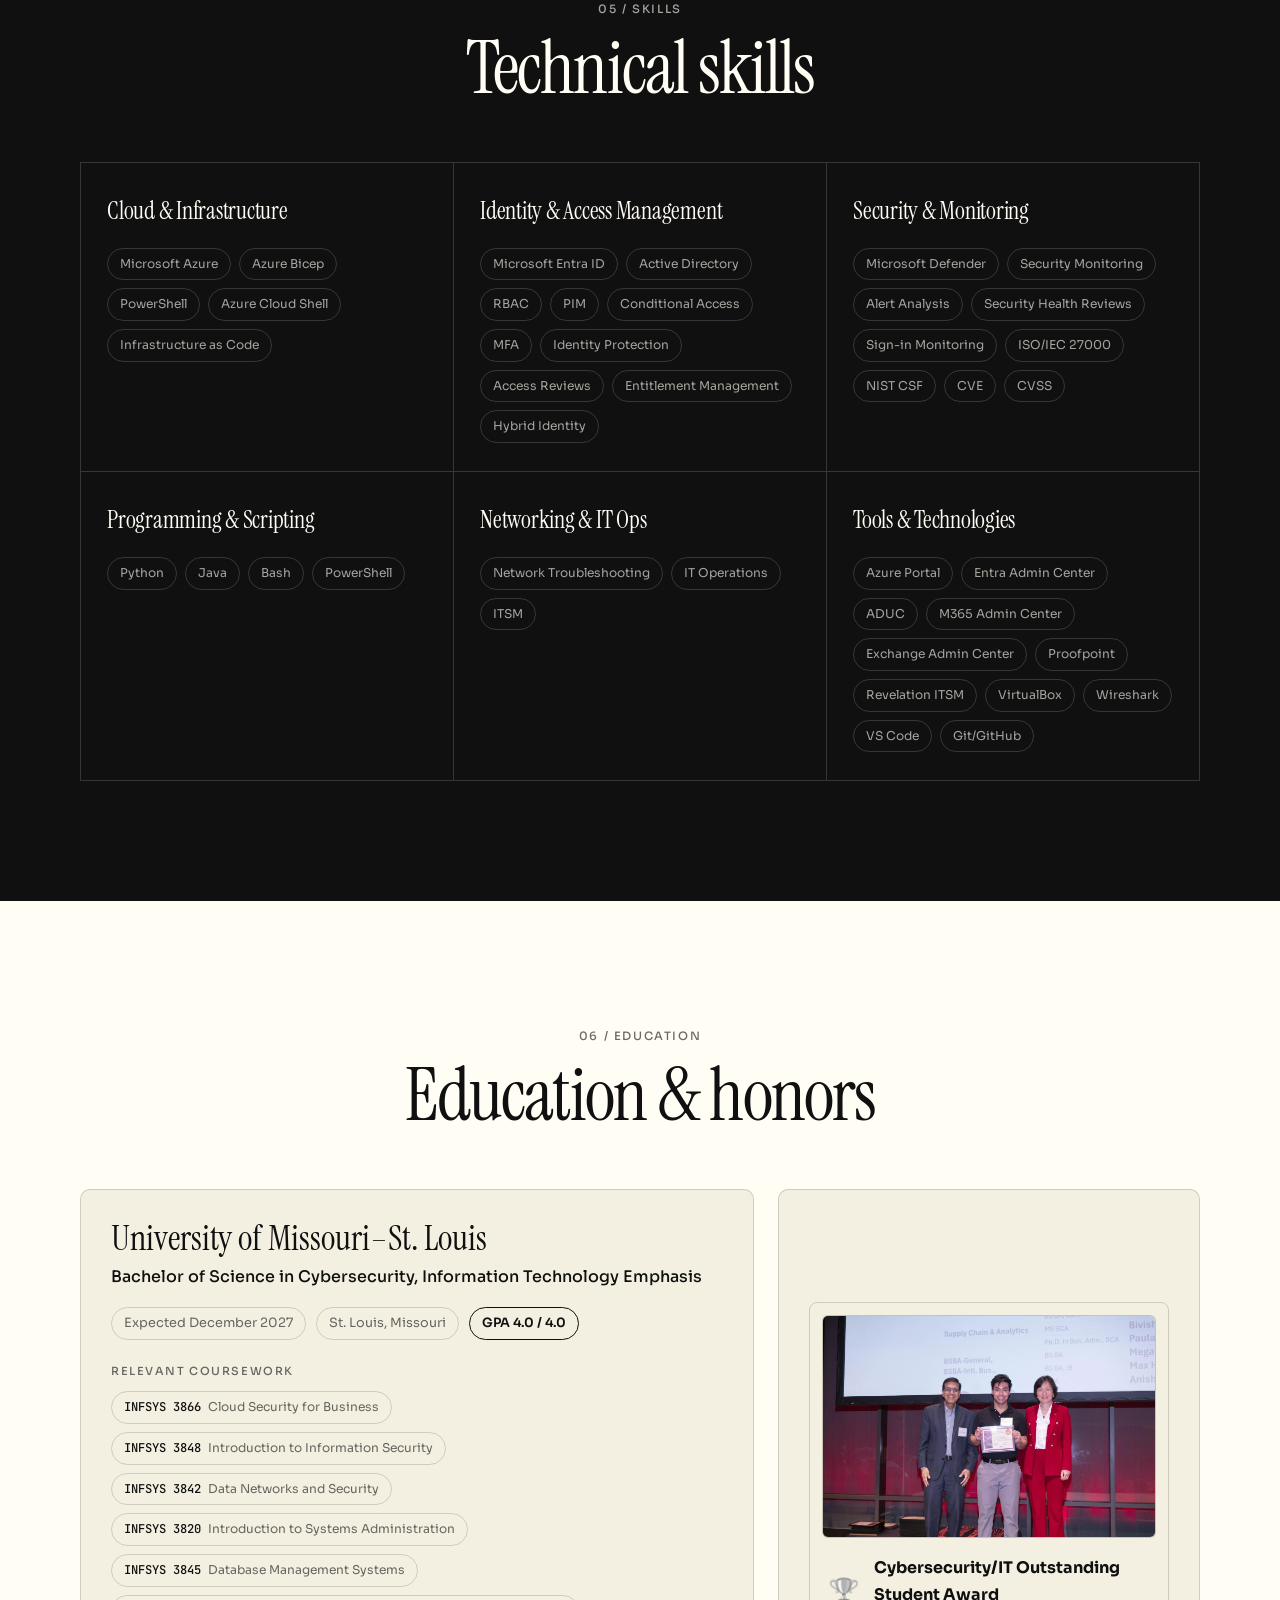
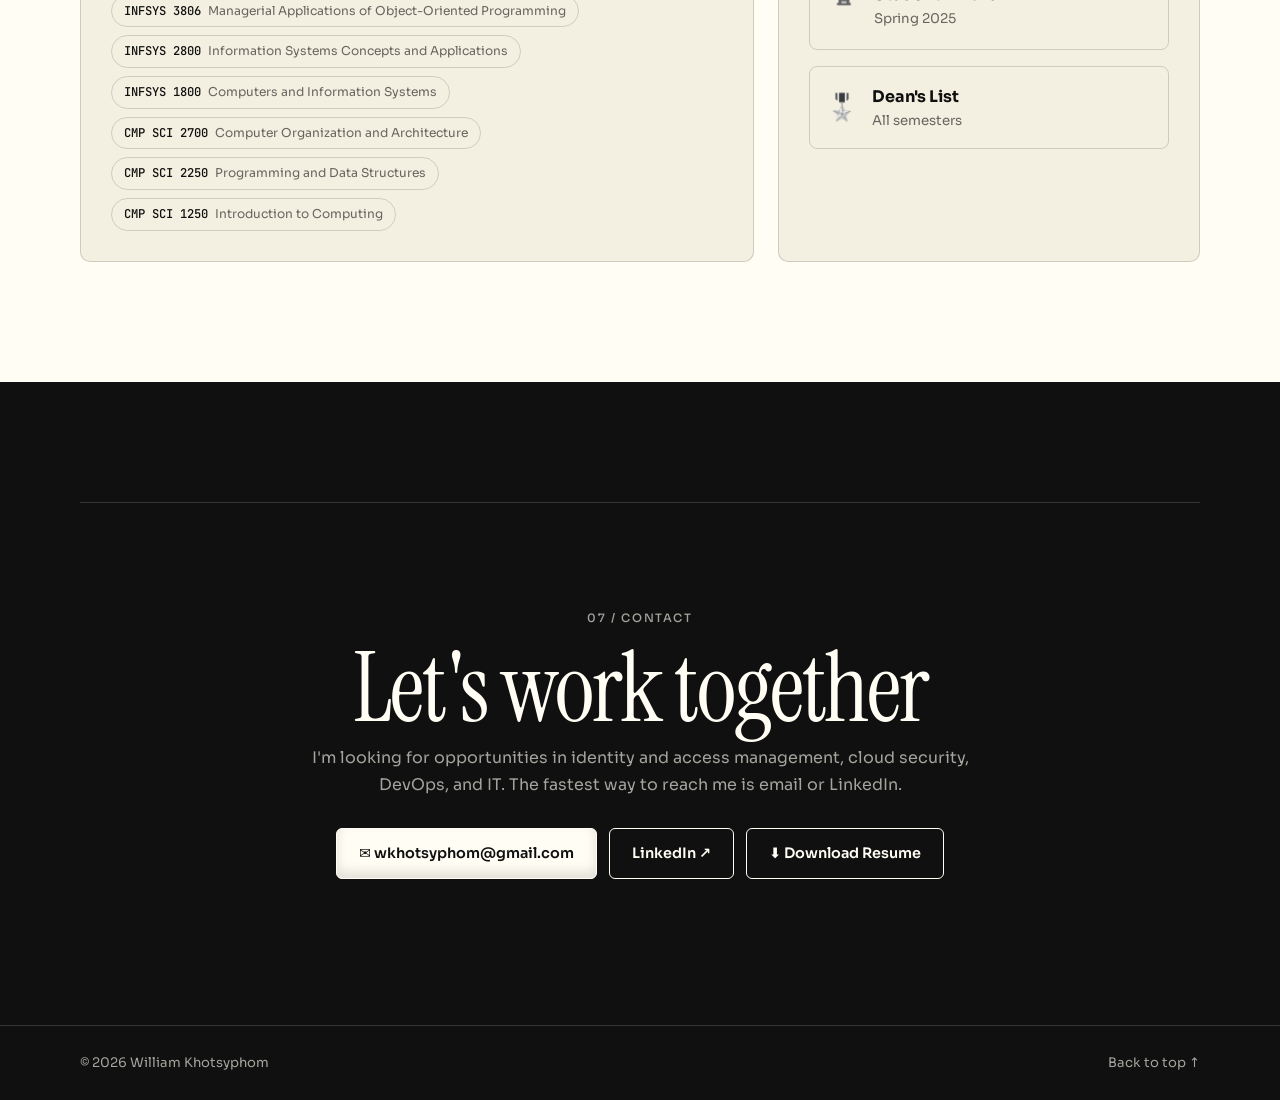
==== commit 24da20b7: "Simplify hero terminal to Python only" ====
--- a/index.html
+++ b/index.html
@@ -62,23 +62,8 @@
 
         <div class="hero-card reveal" style="--d:.15s">
           <div class="term">
-            <div class="term-bar"><i></i><i></i><i></i>
-              <div class="term-tabs" role="tablist" aria-label="Choose language">
-                <button role="tab" class="active" data-lang="ps" aria-selected="true">zero-trust.ps1</button>
-                <button role="tab" data-lang="py" aria-selected="false">zero_trust.py</button>
-              </div>
-            </div>
-<pre data-lang="ps"><code><span class="c"># how I approach every system</span>
-<span class="k">$principles</span> = @(
-  <span class="s">"Verify explicitly"</span>,
-  <span class="s">"Use least privilege access"</span>,
-  <span class="s">"Assume breach"</span>
-)
-
-<span class="k">foreach</span> (<span class="k">$p</span> <span class="k">in</span> <span class="k">$principles</span>) {
-  <span class="k">Apply-Principle</span> <span class="k">$p</span>
-}</code></pre>
-<pre data-lang="py" hidden><code><span class="c"># how I approach every system</span>
+            <div class="term-bar"><i></i><i></i><i></i><span class="term-file">zero_trust.py</span></div>
+<pre data-lang="py"><code><span class="c"># how I approach every system</span>
 principles = [
     <span class="s">"Verify explicitly"</span>,
     <span class="s">"Use least privilege access"</span>,
--- a/css/style.css
+++ b/css/style.css
@@ -258,3 +258,5 @@
 .award-row{display:flex;gap:14px;align-items:center;padding:2px 6px 6px}
 .award-row span{font-size:1.6rem;filter:grayscale(1)}
 .award-row small{display:block;color:var(--muted)}
+
+.term-file{margin-left:10px;font-family:var(--mono);font-size:.78rem;color:rgba(255,253,244,.6)}
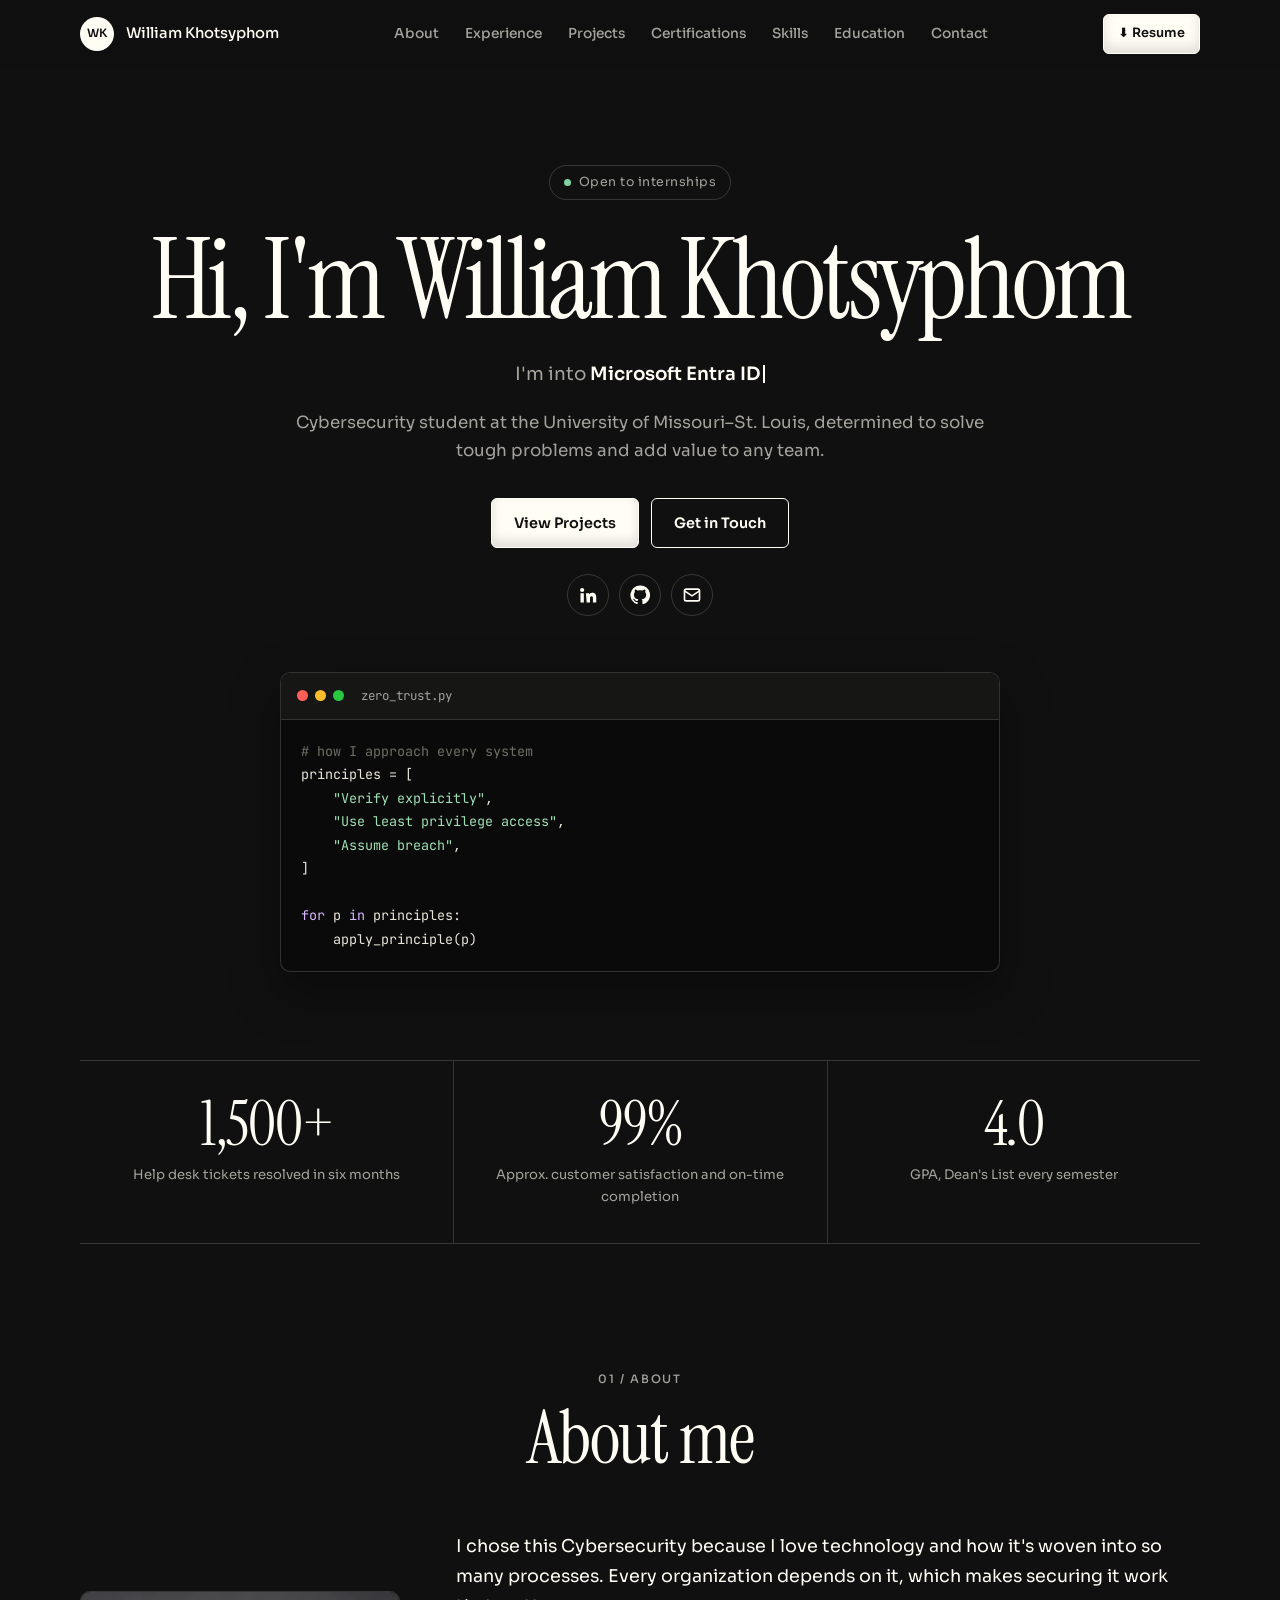
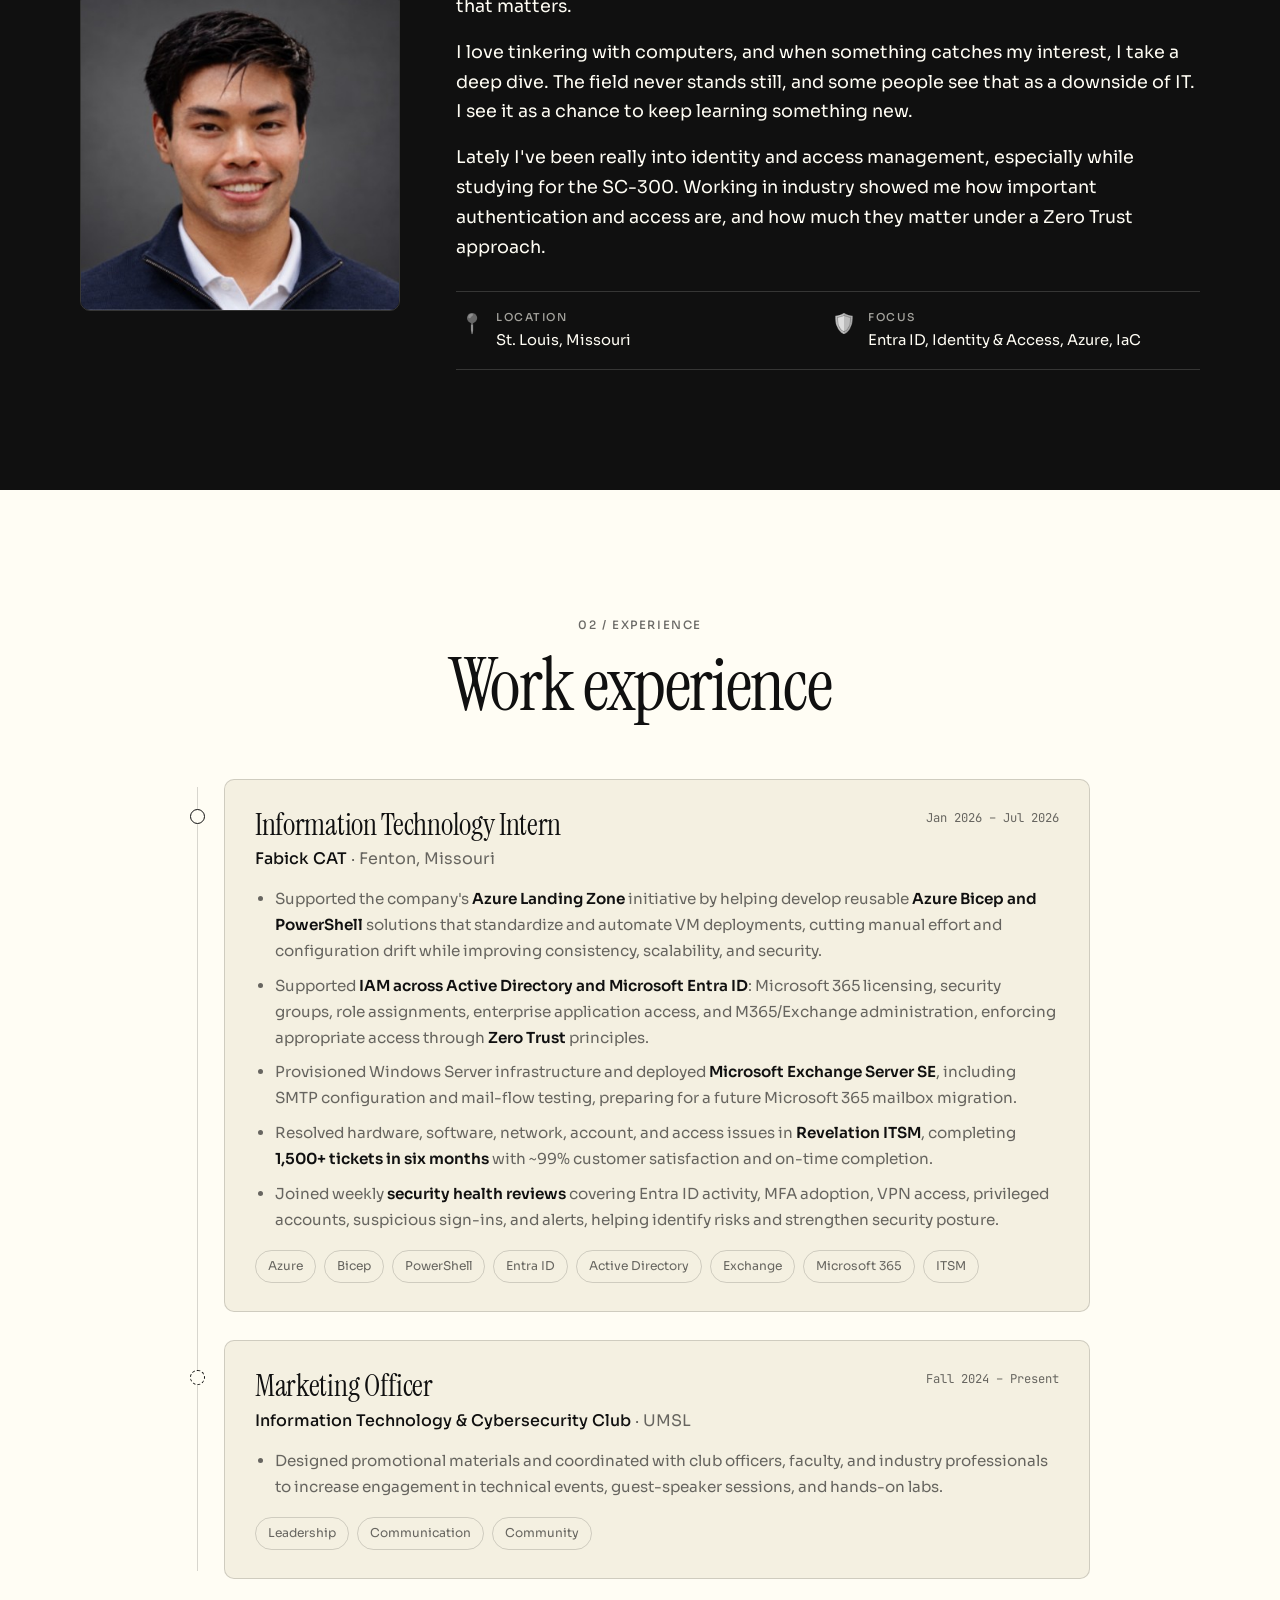
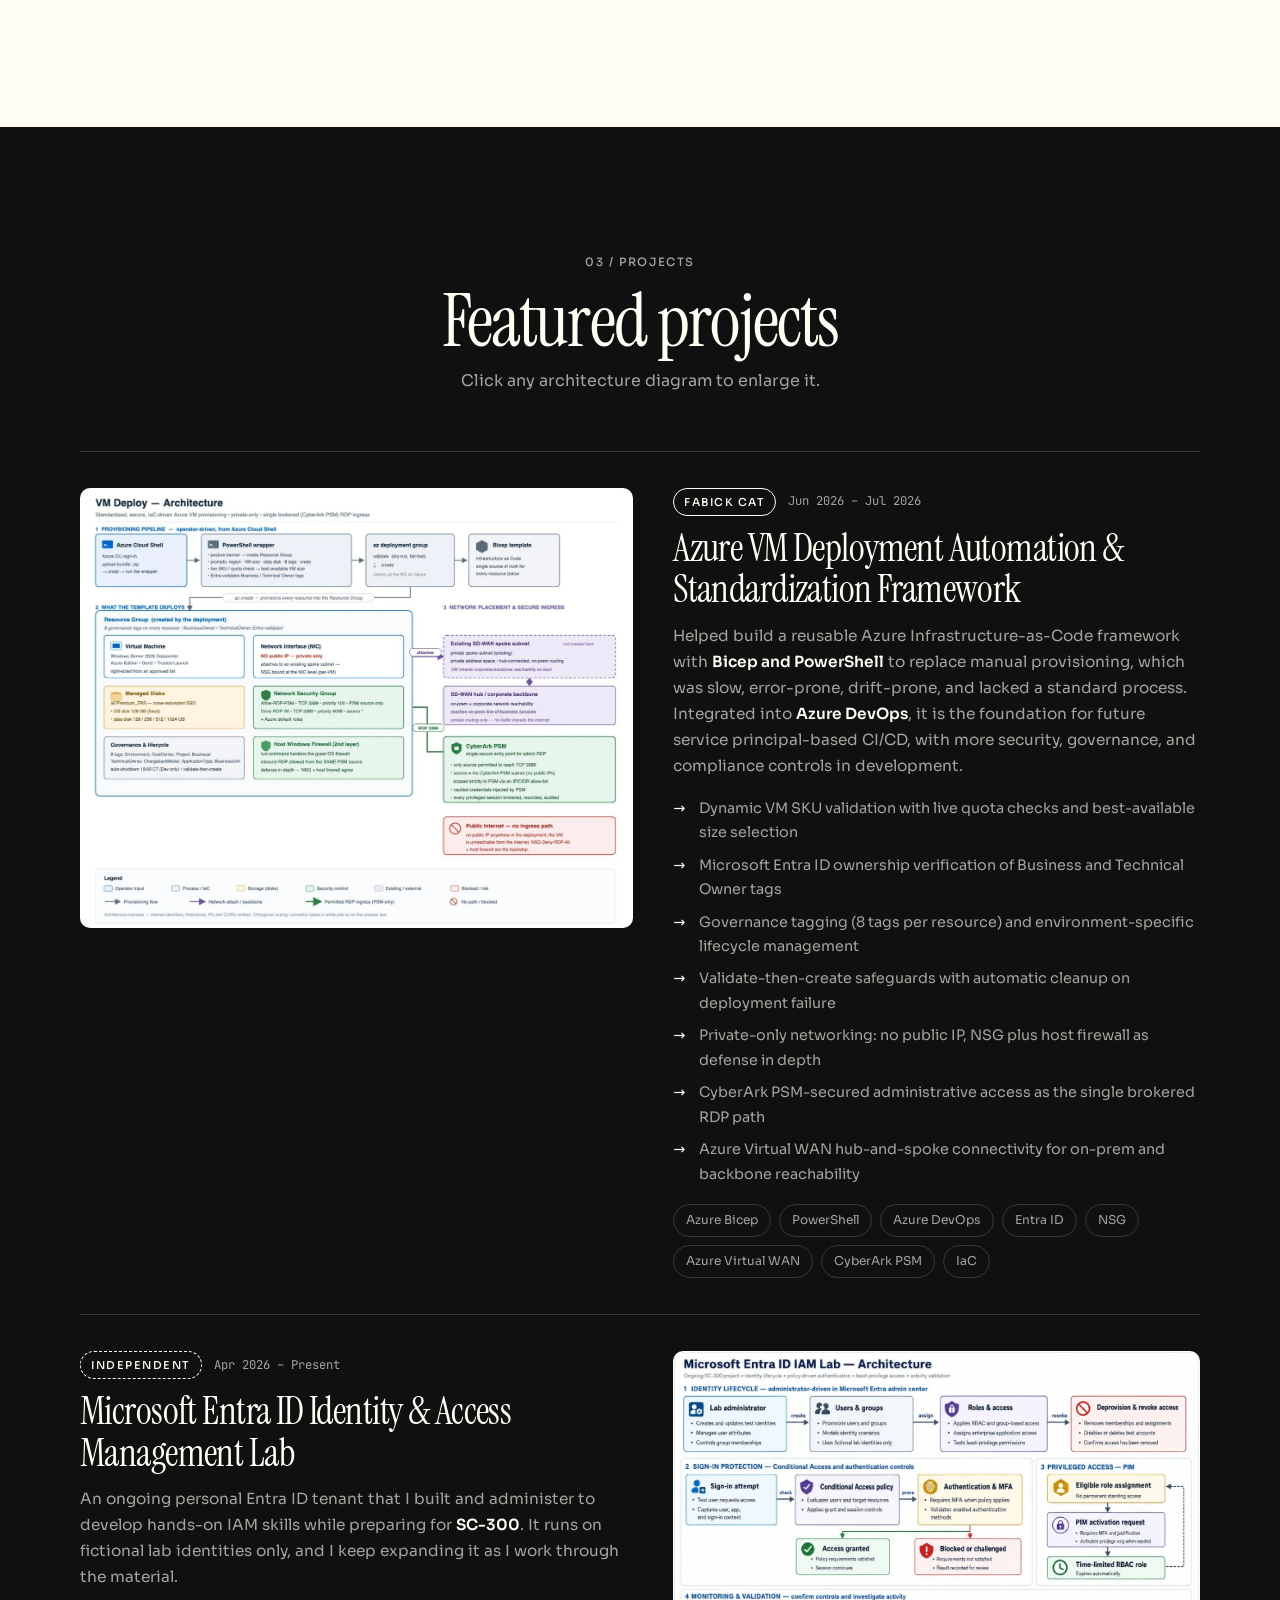
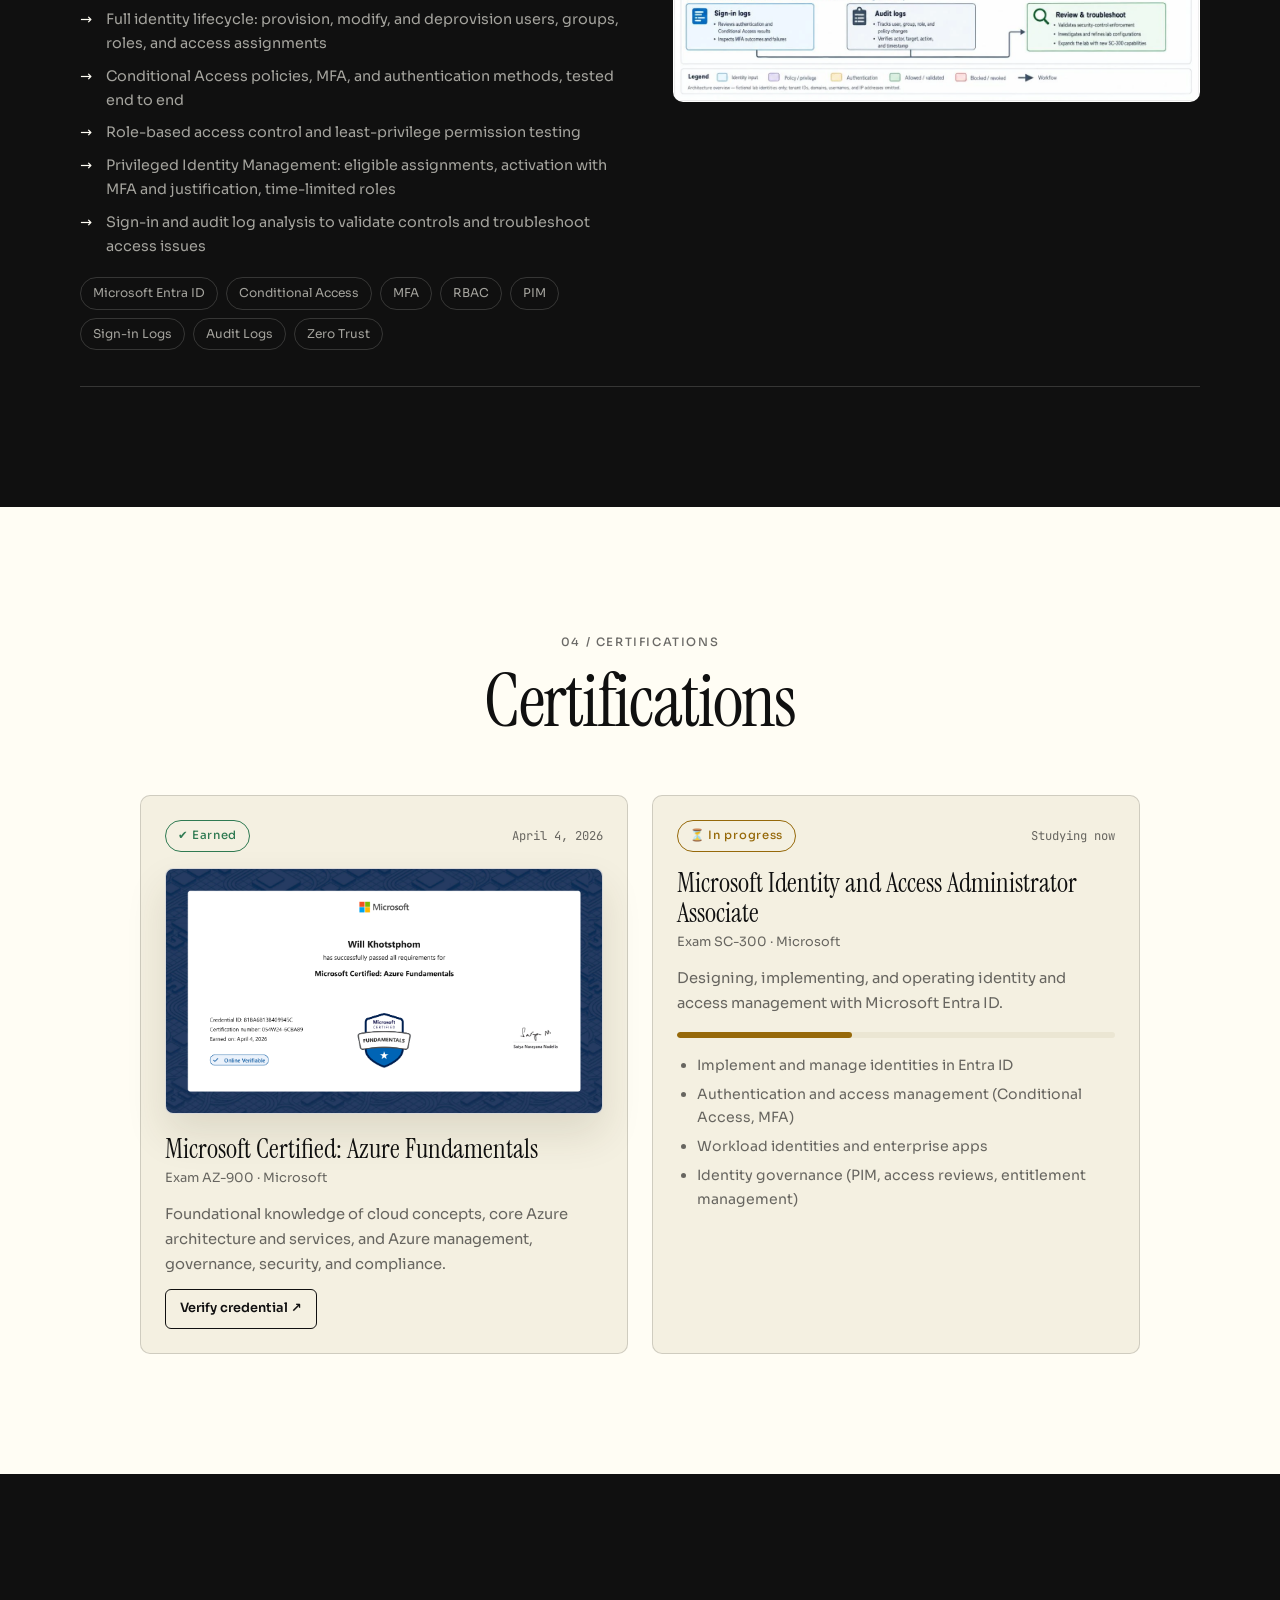
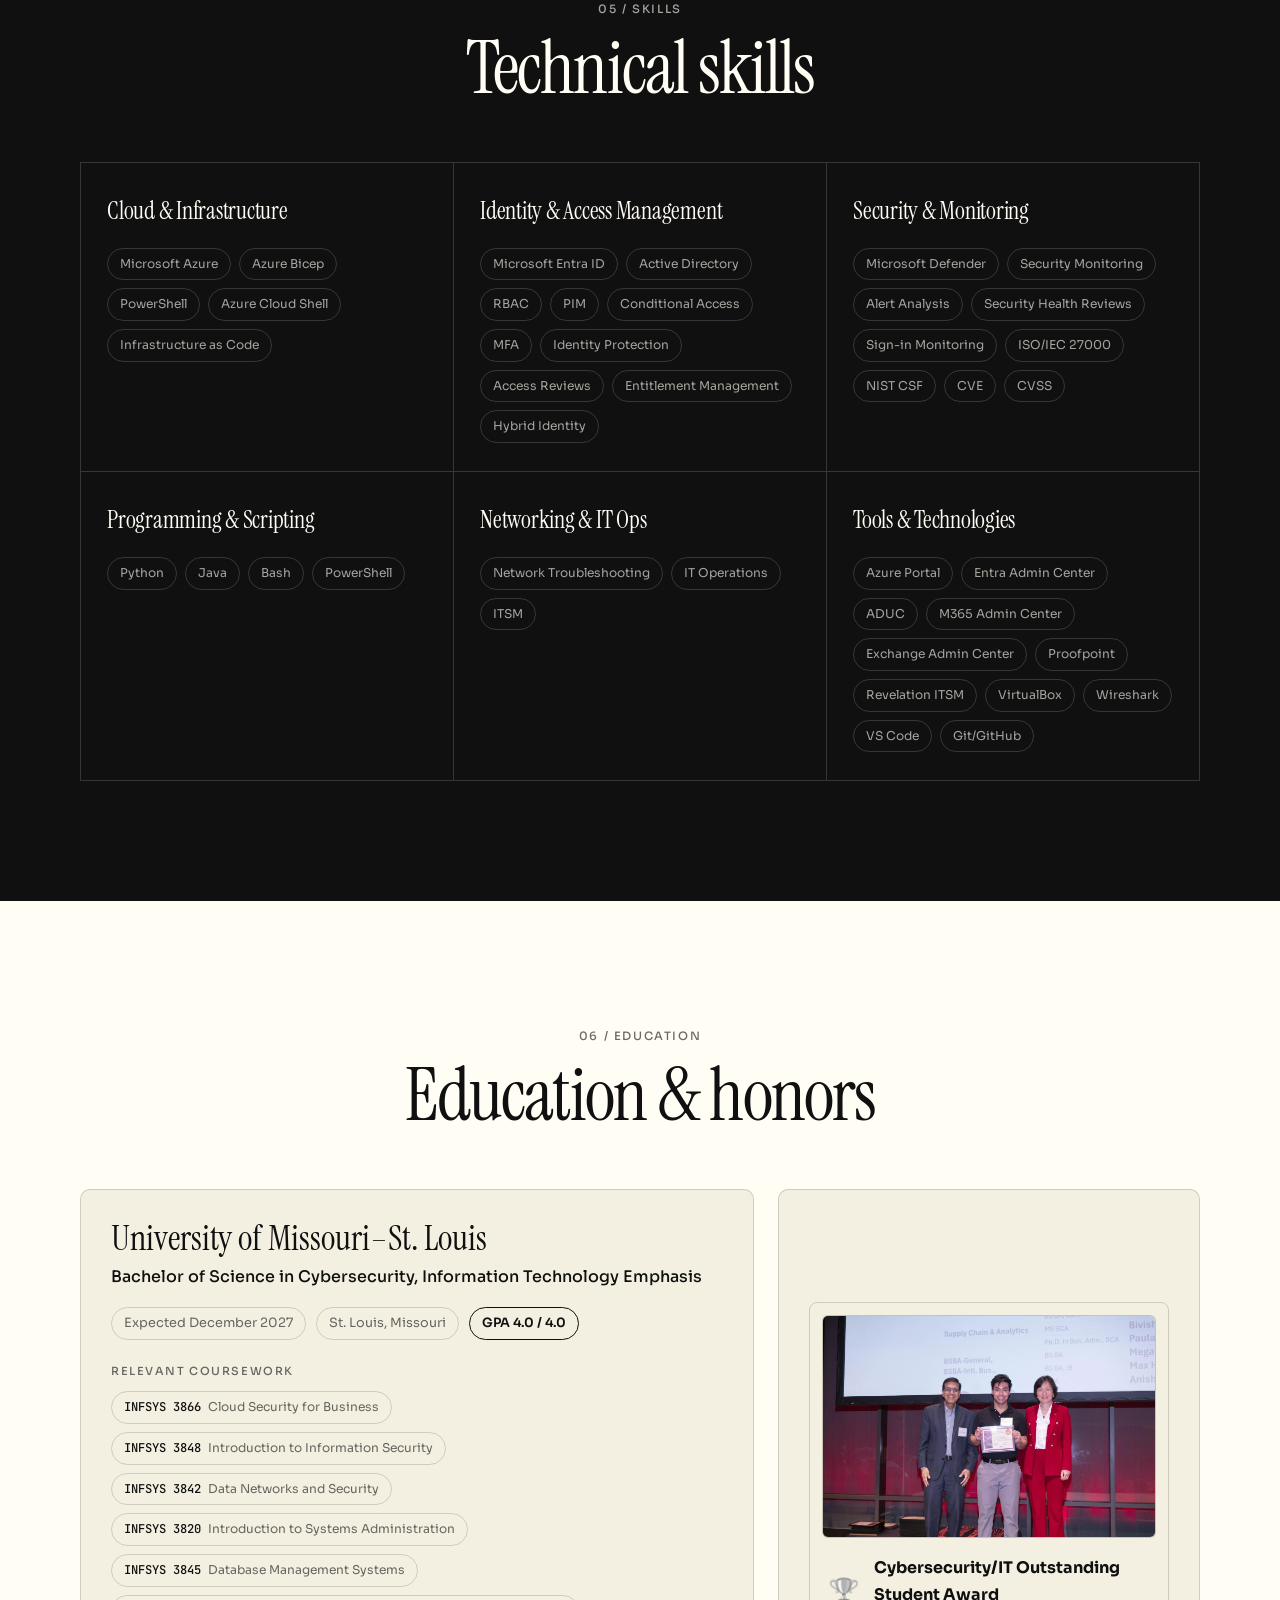
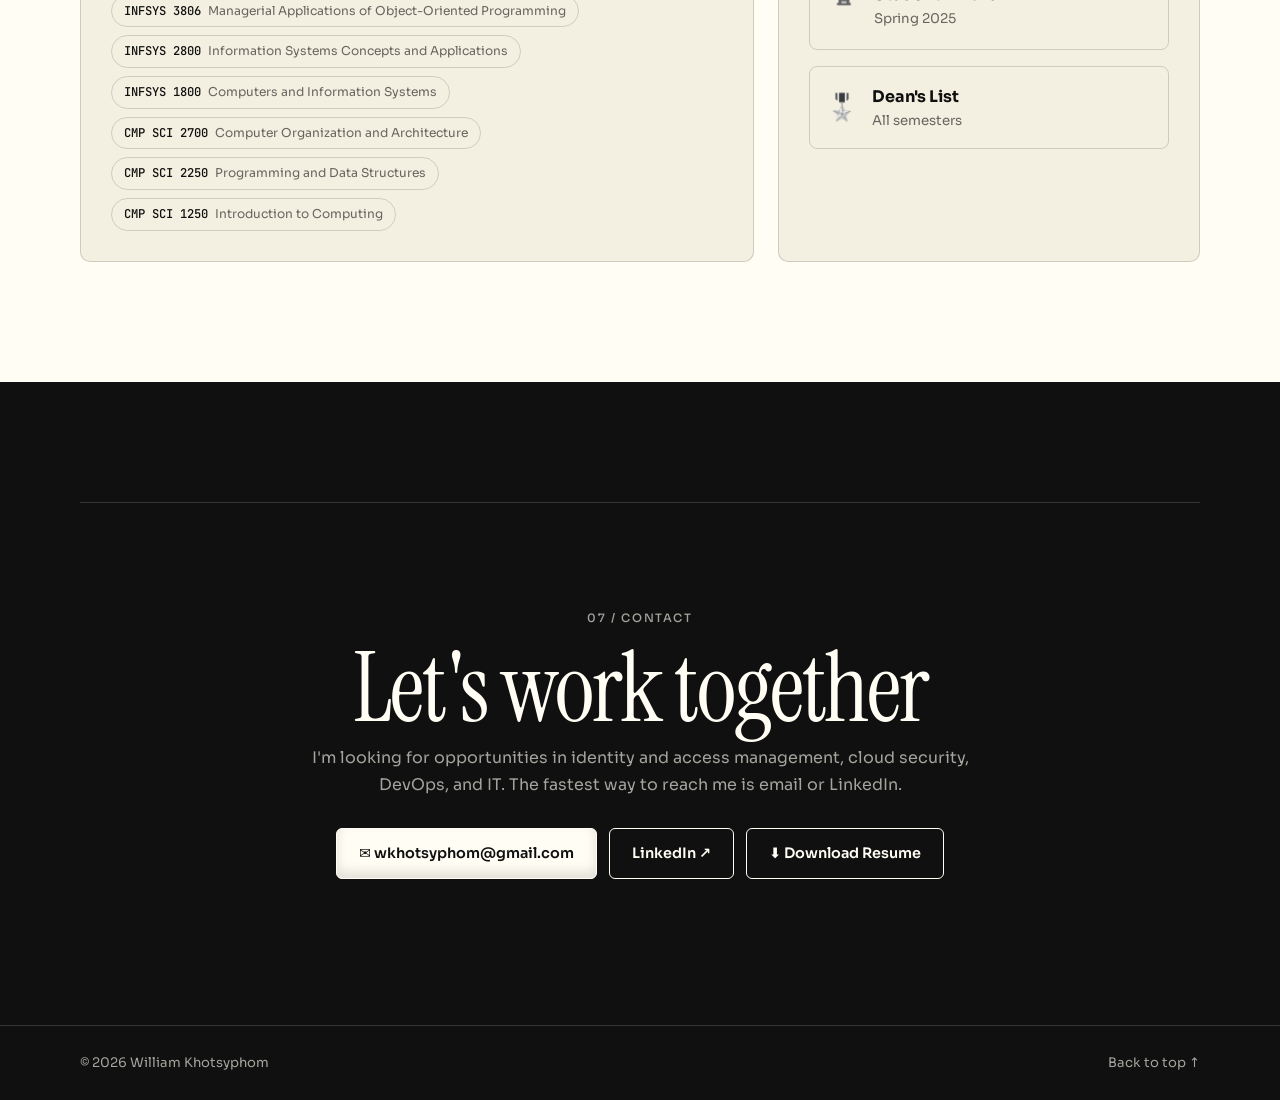
==== commit 64ad6e95: "Add GitHub icon to hero" ====
--- a/index.html
+++ b/index.html
@@ -56,6 +56,7 @@
           </div>
           <div class="socials">
             <a href="https://www.linkedin.com/in/will-khotsyphom" target="_blank" rel="noopener" aria-label="LinkedIn"><svg viewBox="0 0 24 24" width="20" height="20" fill="currentColor"><path d="M4.98 3.5a2.5 2.5 0 1 1 0 5 2.5 2.5 0 0 1 0-5zM3 9.75h4V21H3zM9.5 9.75h3.8v1.6h.06c.53-1 1.83-2 3.77-2 4.03 0 4.77 2.65 4.77 6.1V21h-4v-4.9c0-1.17-.02-2.68-1.63-2.68-1.63 0-1.88 1.27-1.88 2.6V21h-4z"/></svg></a>
+            <a href="https://github.com/willkhot" target="_blank" rel="noopener" aria-label="GitHub"><svg viewBox="0 0 24 24" width="20" height="20" fill="currentColor"><path d="M12 .5a11.5 11.5 0 0 0-3.64 22.41c.58.1.79-.25.79-.56v-2c-3.2.7-3.87-1.36-3.87-1.36-.52-1.33-1.28-1.69-1.28-1.69-1.05-.72.08-.7.08-.7 1.16.08 1.77 1.19 1.77 1.19 1.03 1.77 2.71 1.26 3.37.96.1-.75.4-1.26.73-1.55-2.55-.29-5.24-1.28-5.24-5.69 0-1.26.45-2.28 1.19-3.09-.12-.29-.52-1.46.11-3.04 0 0 .97-.31 3.17 1.18a11 11 0 0 1 5.76 0c2.2-1.49 3.17-1.18 3.17-1.18.63 1.58.23 2.75.11 3.04.74.81 1.19 1.83 1.19 3.09 0 4.42-2.7 5.4-5.27 5.68.41.36.78 1.06.78 2.14v3.17c0 .31.21.67.8.56A11.5 11.5 0 0 0 12 .5z"/></svg></a>
             <a href="mailto:wkhotsyphom@gmail.com" aria-label="Email"><svg viewBox="0 0 24 24" width="20" height="20" fill="none" stroke="currentColor" stroke-width="2"><rect x="3" y="5" width="18" height="14" rx="2"/><path d="m3 7 9 6 9-6"/></svg></a>
           </div>
         </div>
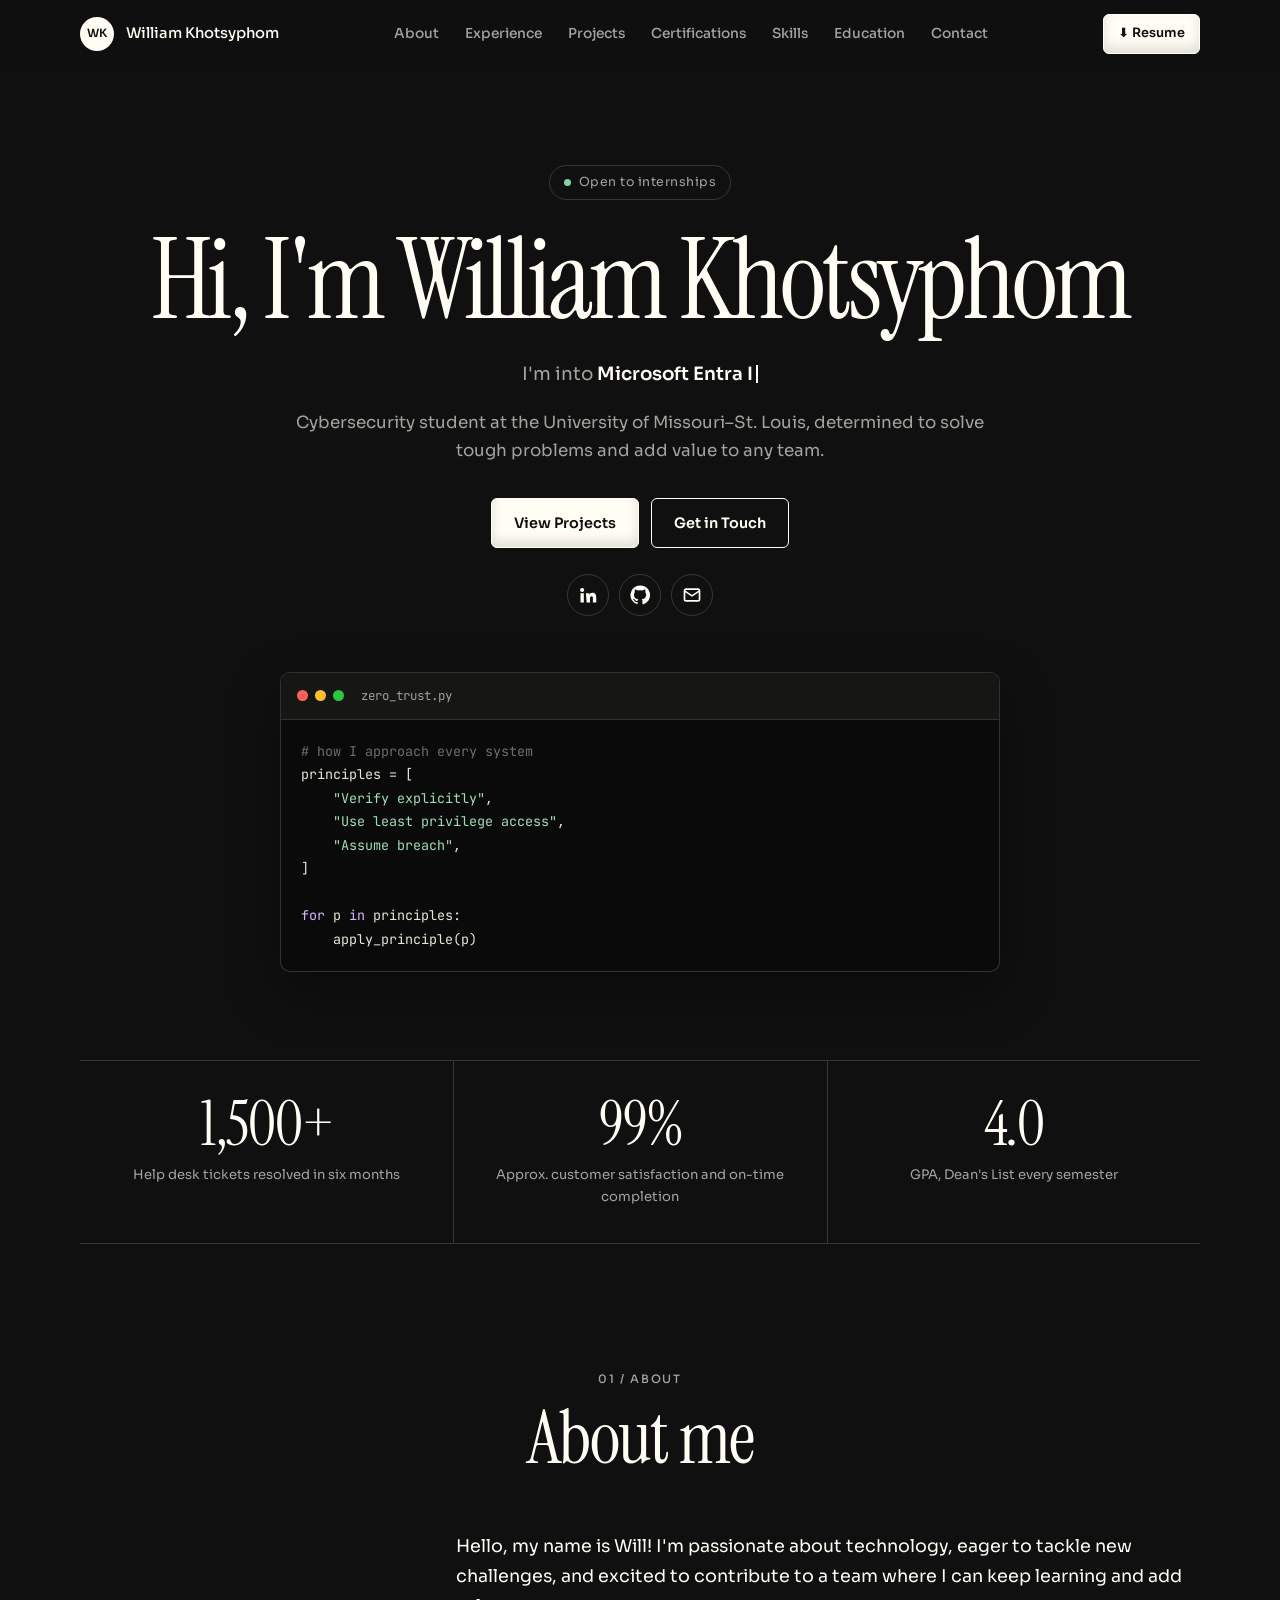
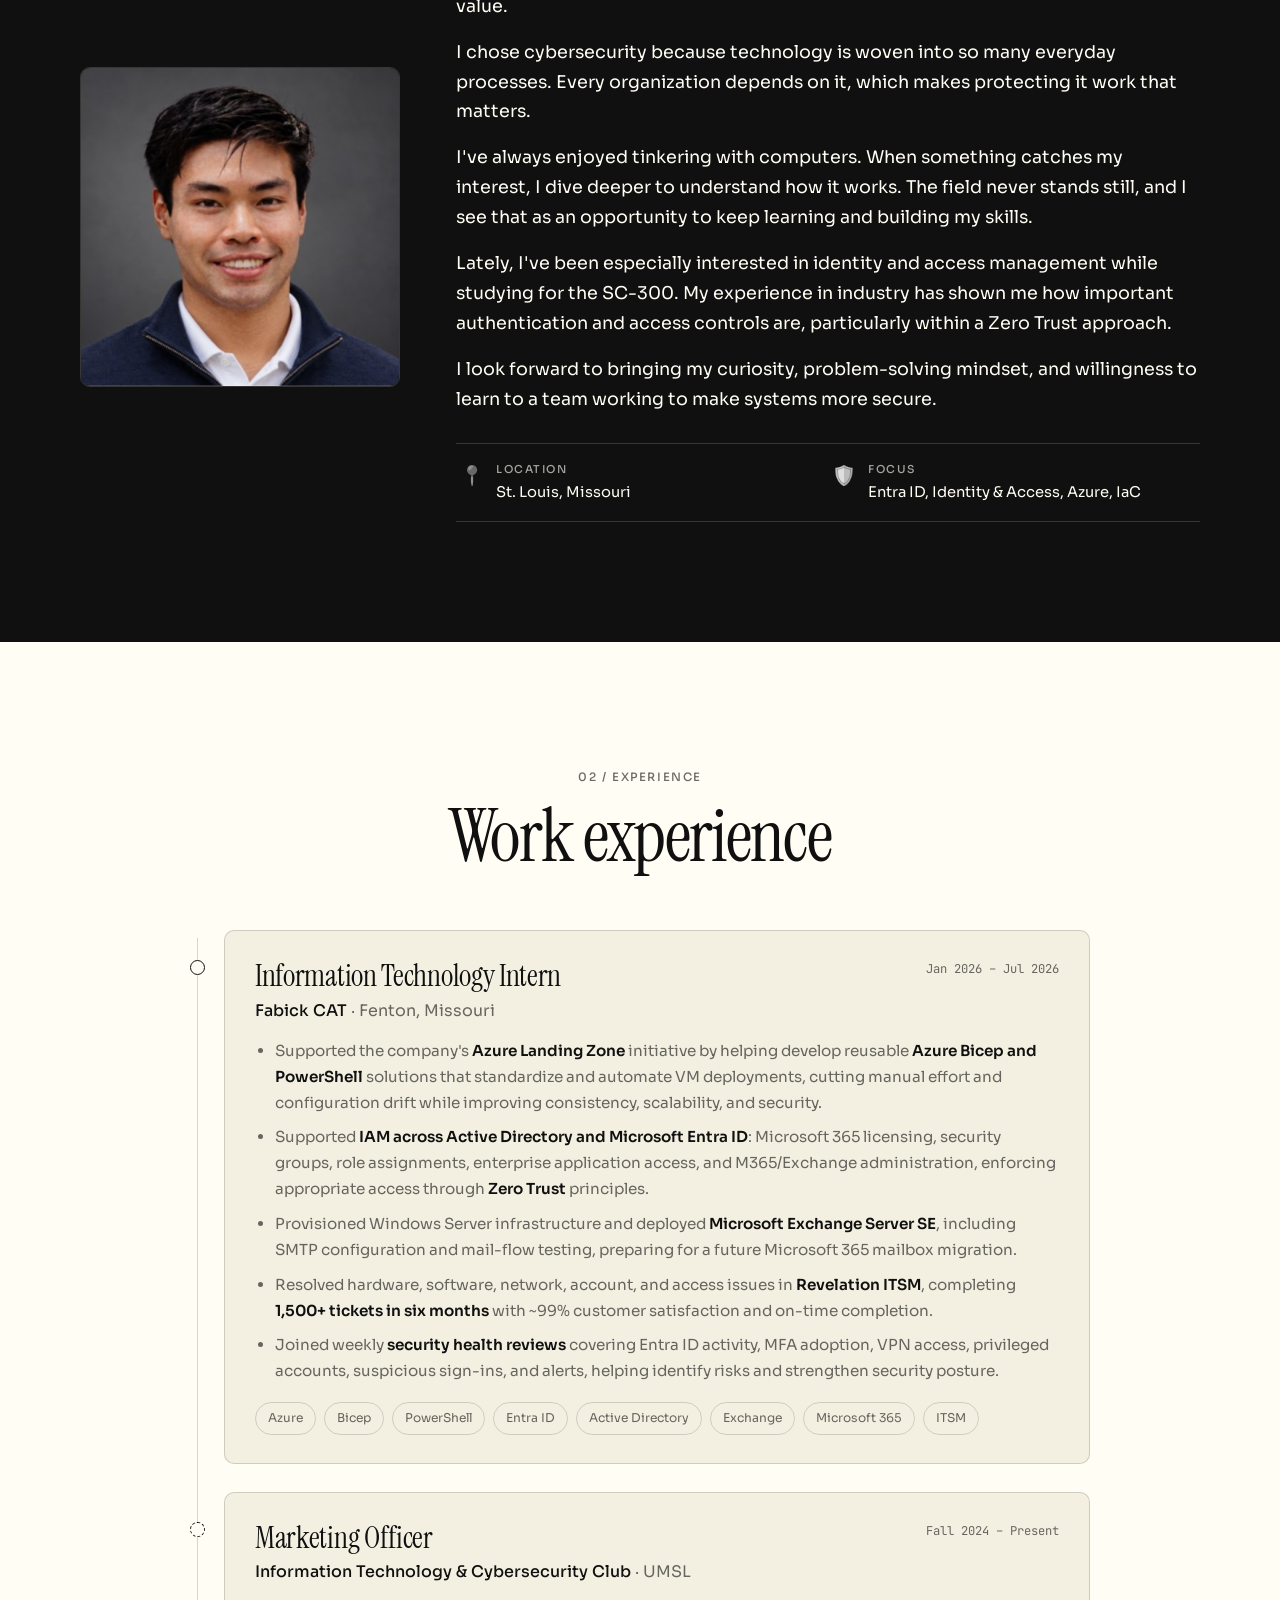
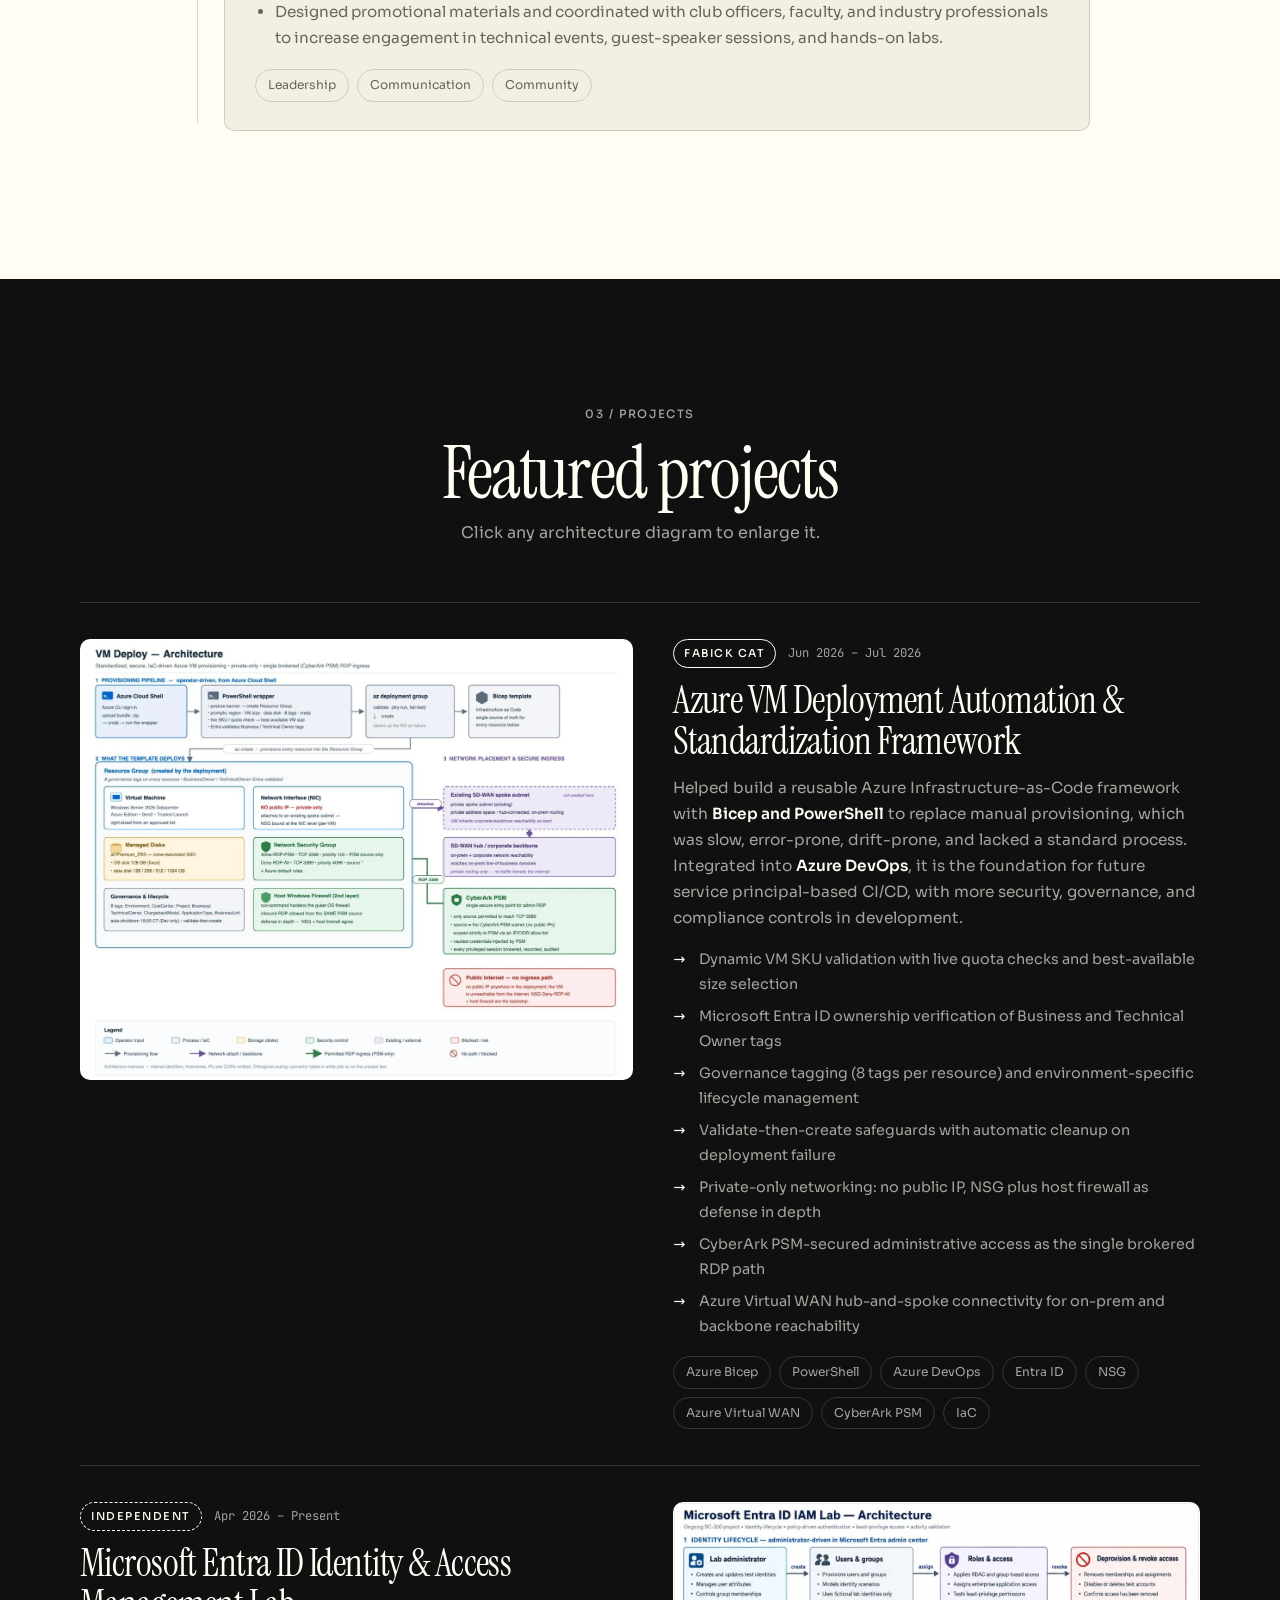
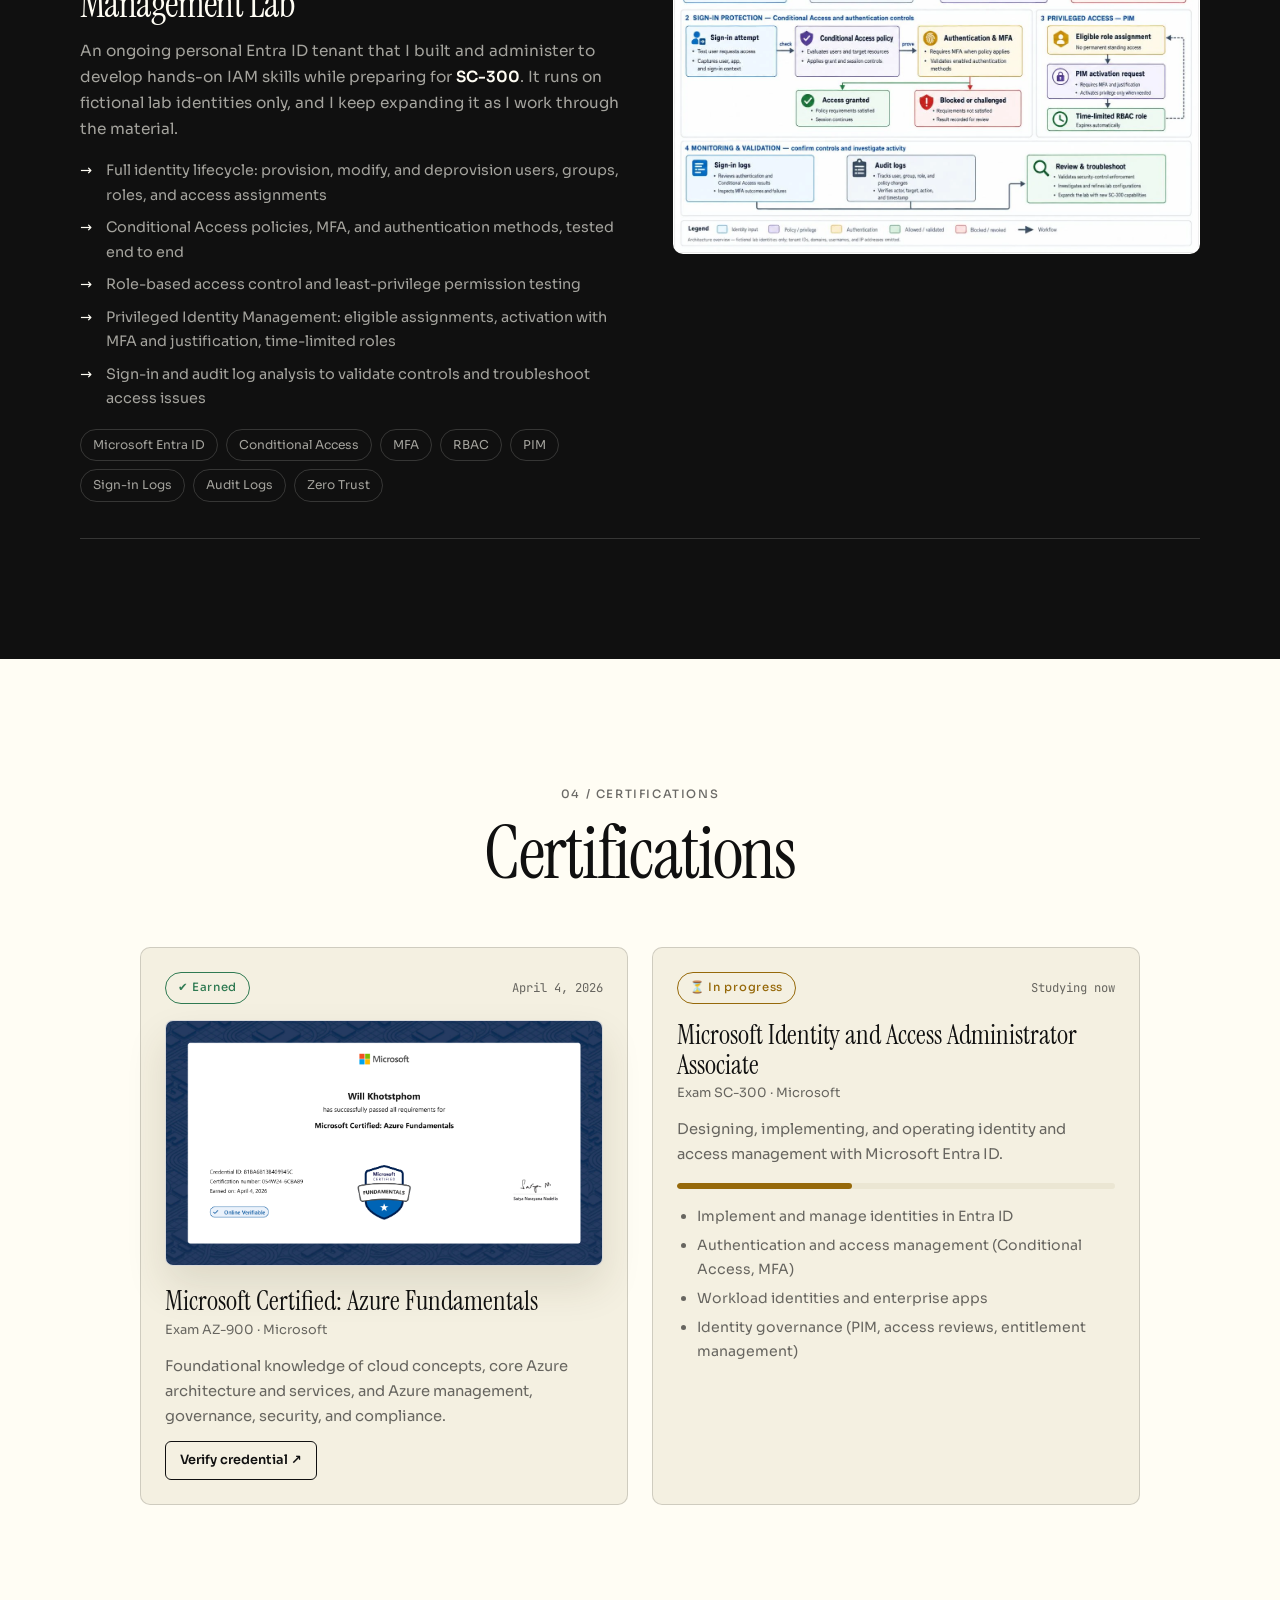
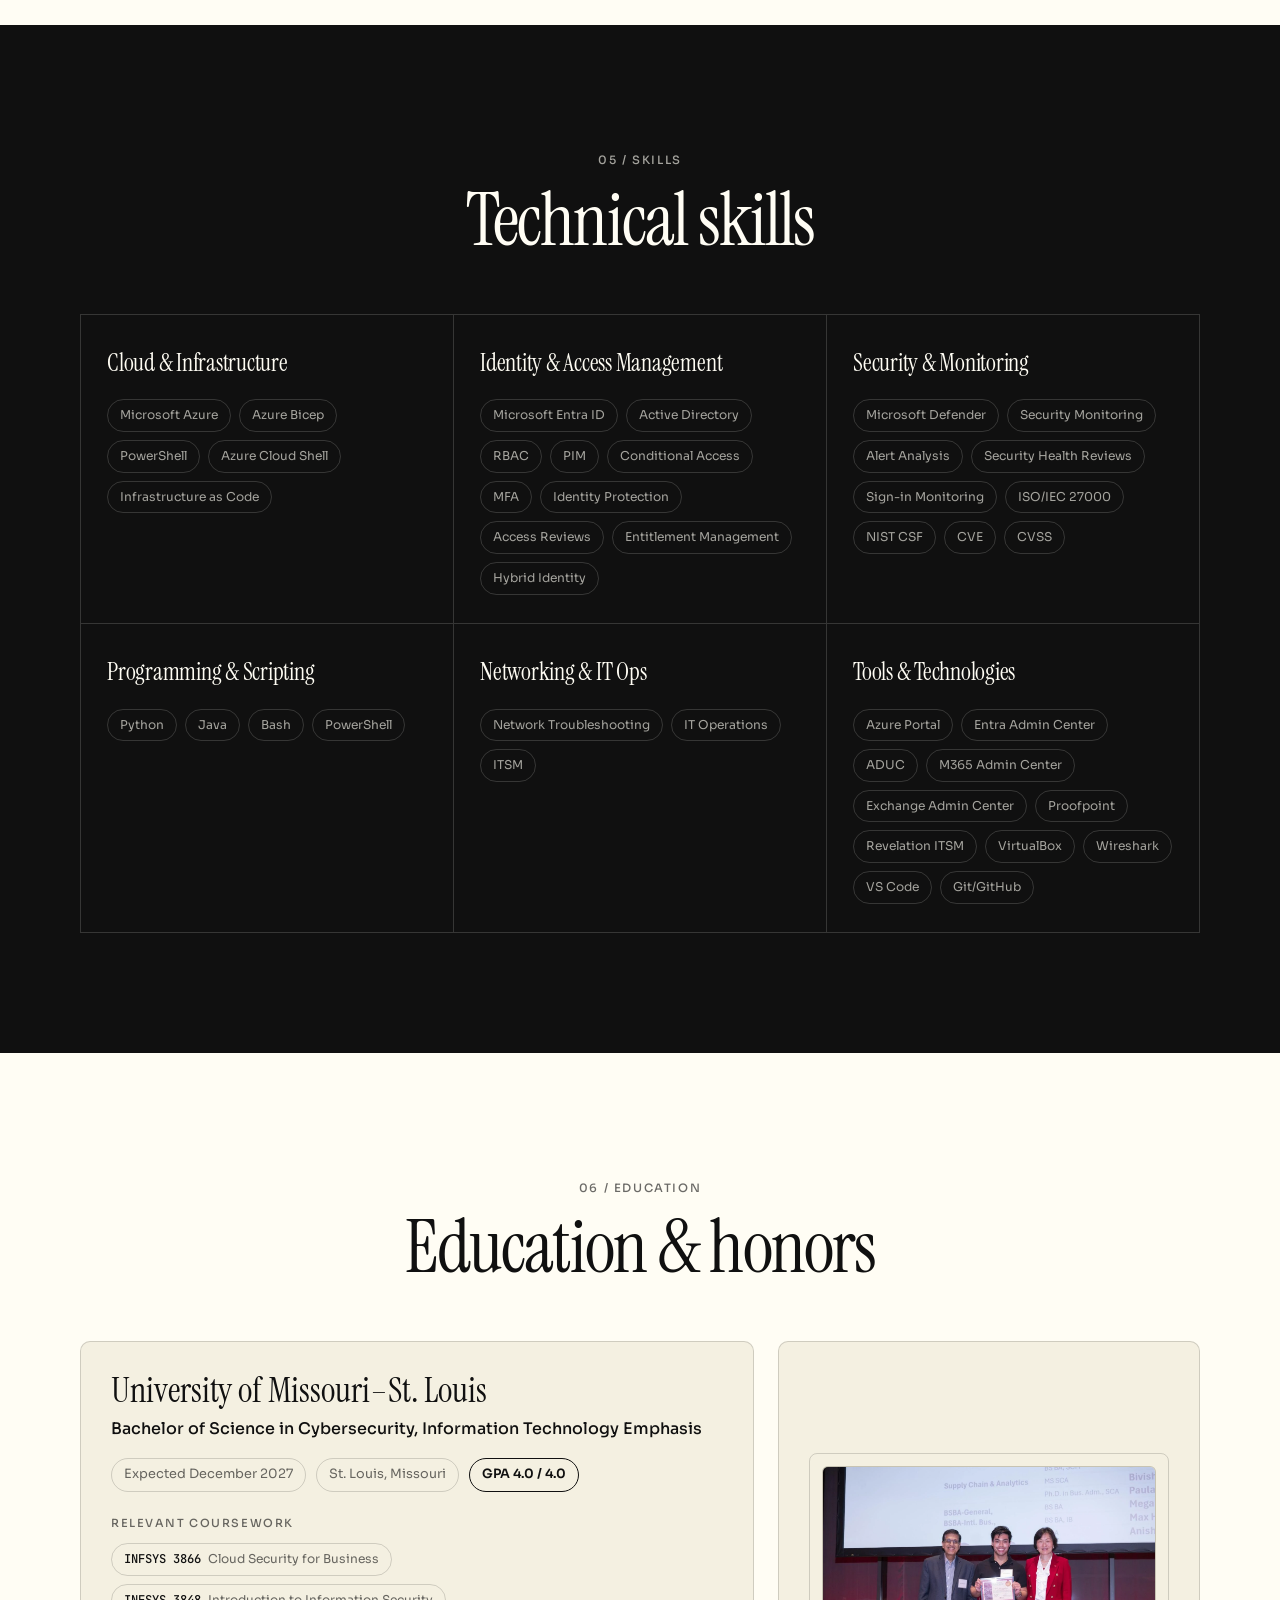
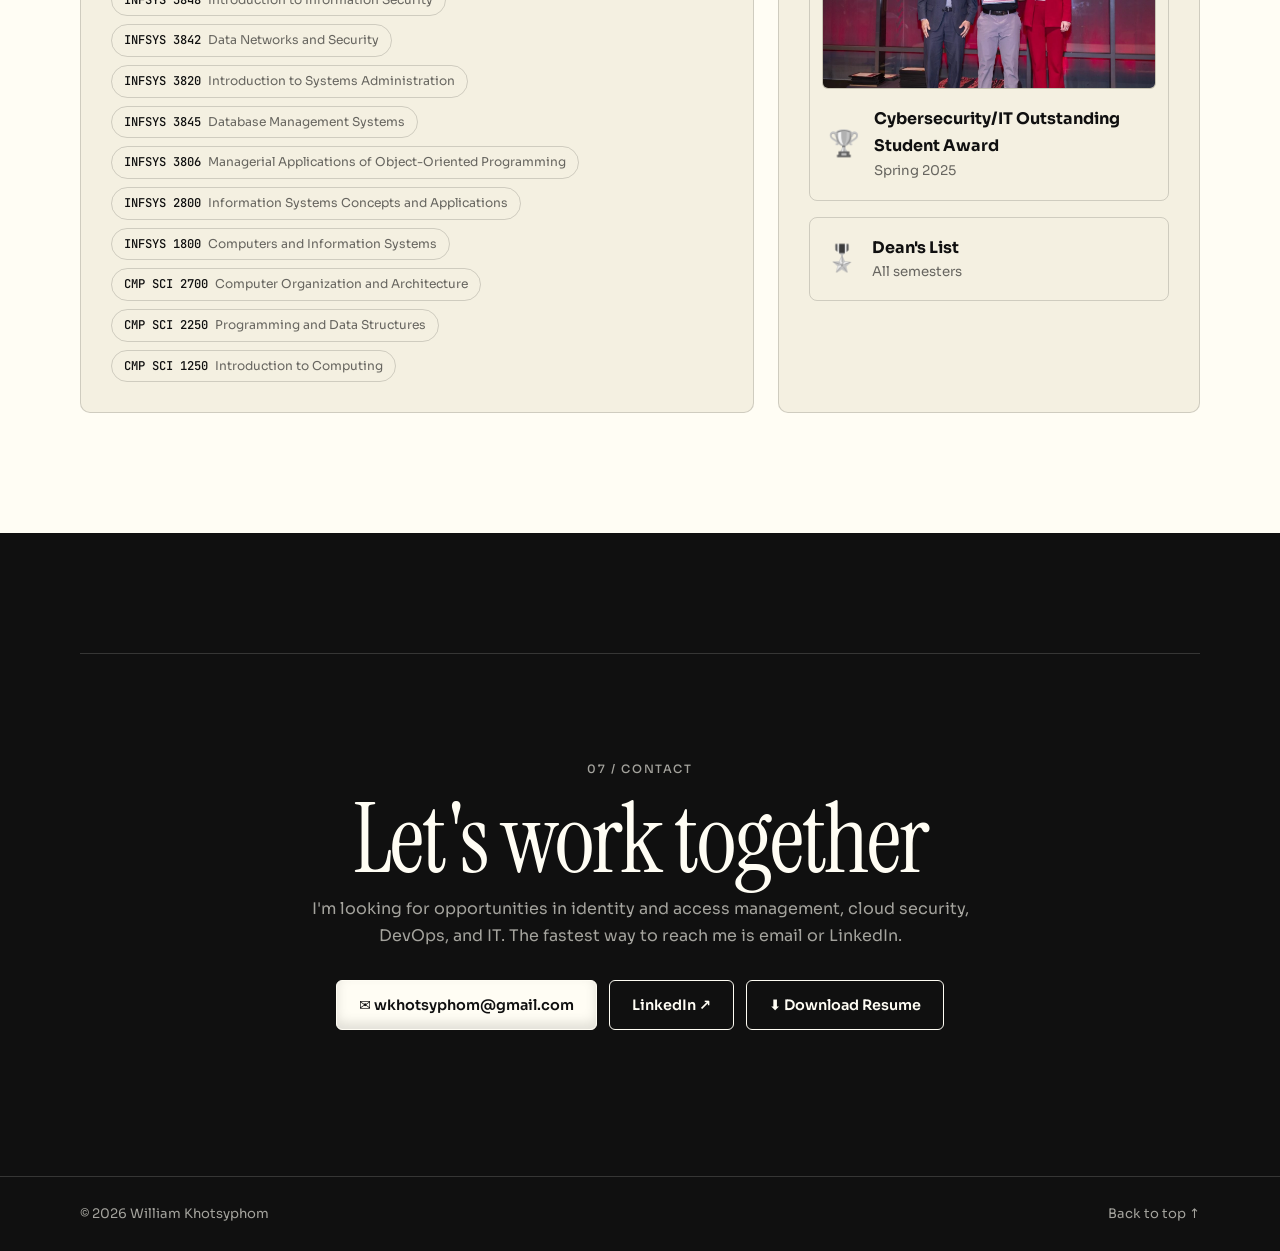
==== commit dd56e610: "Rewrite About me section" ====
--- a/index.html
+++ b/index.html
@@ -94,9 +94,11 @@
             <img src="assets/profile.png" alt="Portrait of William Khotsyphom" />
           </div>
           <div class="about-text reveal" style="--d:.1s">
-            <p>I chose this Cybersecurity because I love technology and how it's woven into so many processes. Every organization depends on it, which makes securing it work that matters.</p>
-            <p>I love tinkering with computers, and when something catches my interest, I take a deep dive. The field never stands still, and some people see that as a downside of IT. I see it as a chance to keep learning something new.</p>
-            <p>Lately I've been really into identity and access management, especially while studying for the SC-300. Working in industry showed me how important authentication and access are, and how much they matter under a Zero Trust approach.</p>
+            <p>Hello, my name is Will! I'm passionate about technology, eager to tackle new challenges, and excited to contribute to a team where I can keep learning and add value.</p>
+            <p>I chose cybersecurity because technology is woven into so many everyday processes. Every organization depends on it, which makes protecting it work that matters.</p>
+            <p>I've always enjoyed tinkering with computers. When something catches my interest, I dive deeper to understand how it works. The field never stands still, and I see that as an opportunity to keep learning and building my skills.</p>
+            <p>Lately, I've been especially interested in identity and access management while studying for the SC-300. My experience in industry has shown me how important authentication and access controls are, particularly within a Zero Trust approach.</p>
+            <p>I look forward to bringing my curiosity, problem-solving mindset, and willingness to learn to a team working to make systems more secure.</p>
             <div class="facts">
               <div class="fact"><span>📍</span><div><b>Location</b>St. Louis, Missouri</div></div>
               <div class="fact"><span>🛡️</span><div><b>Focus</b>Entra ID, Identity &amp; Access, Azure, IaC</div></div>
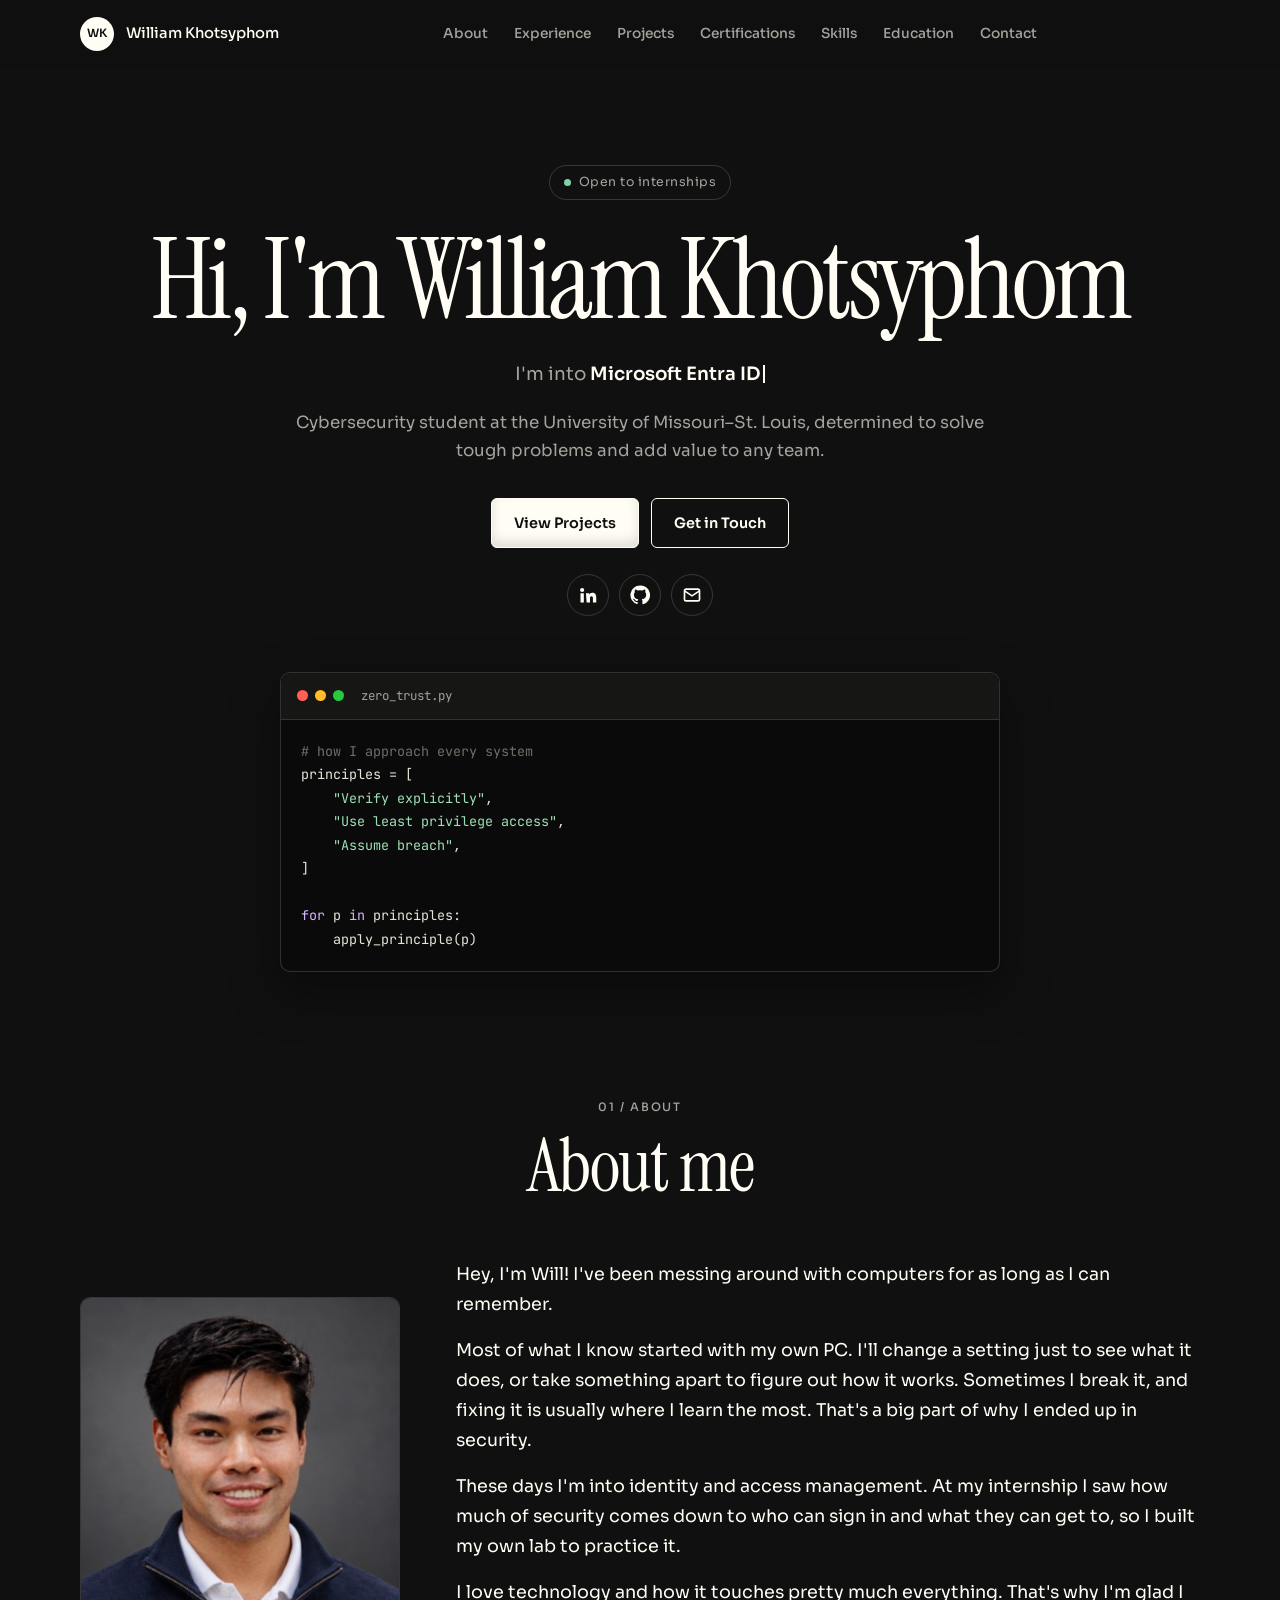
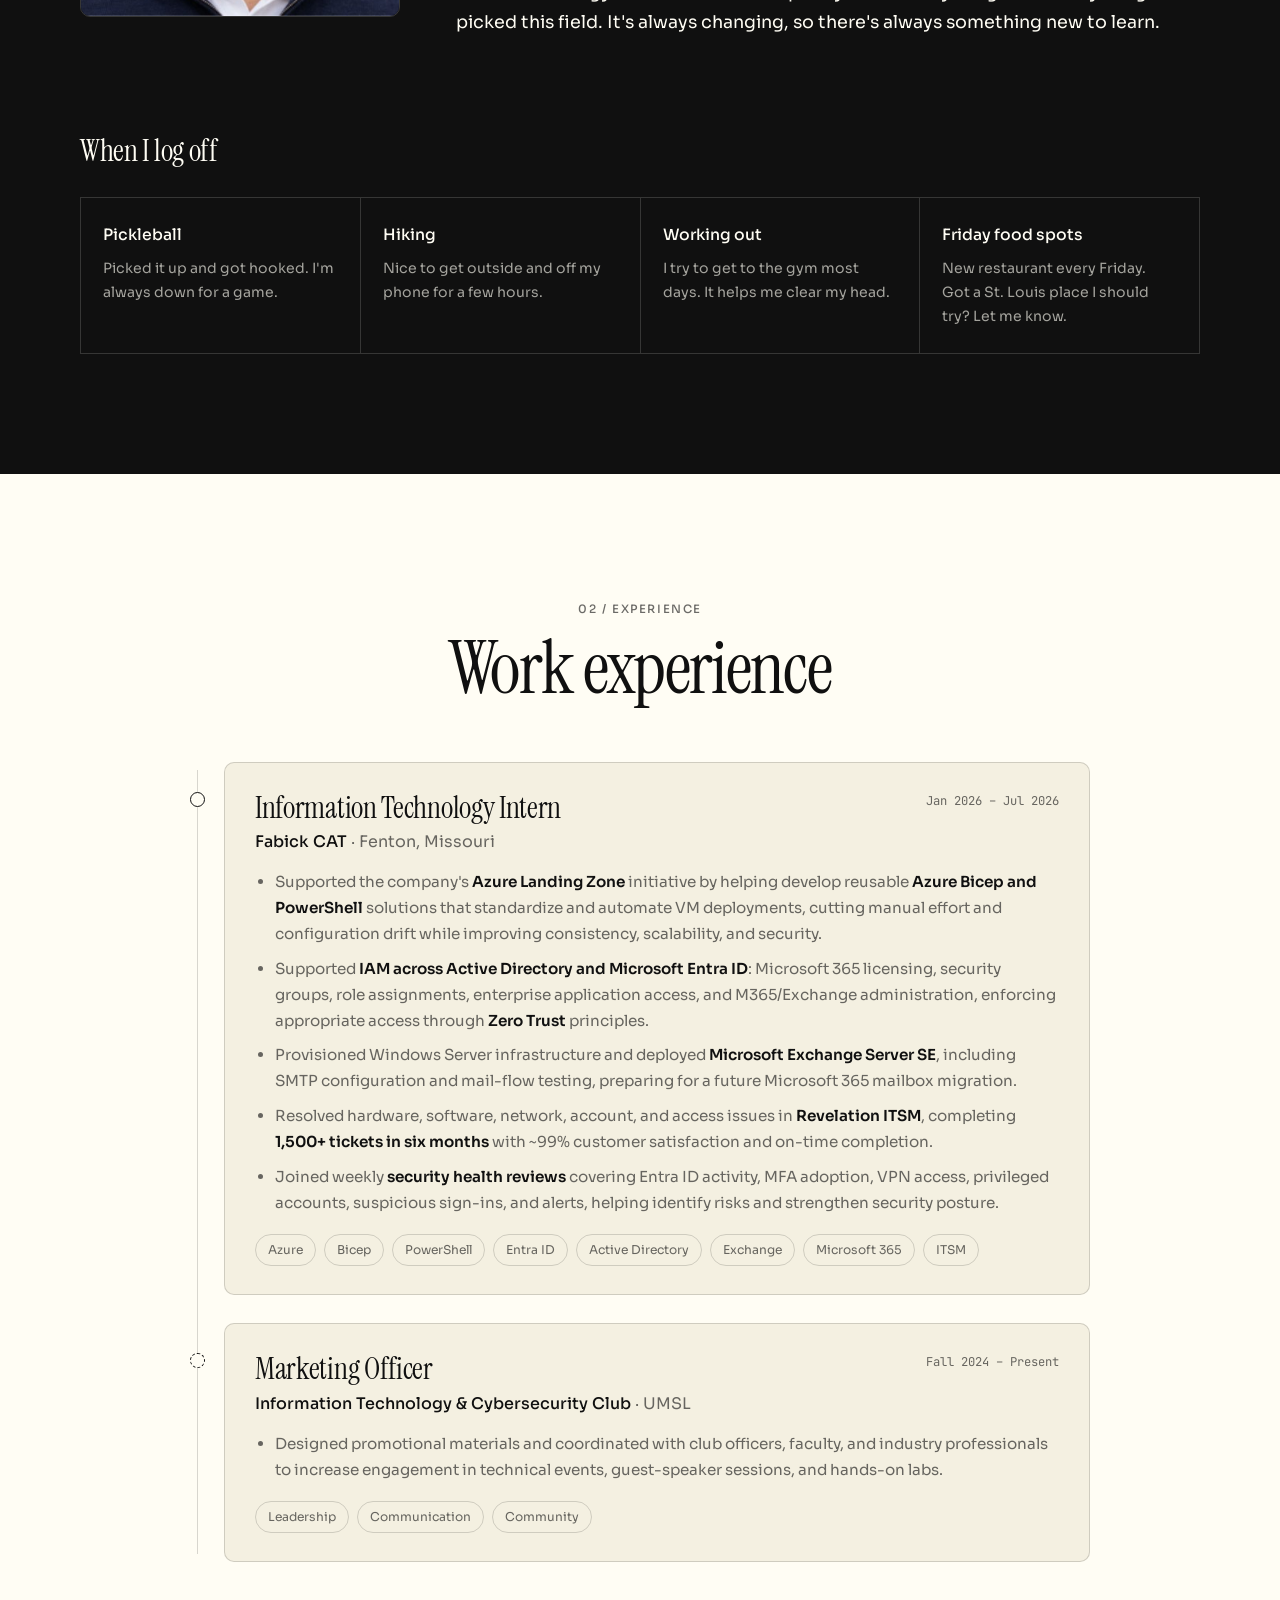
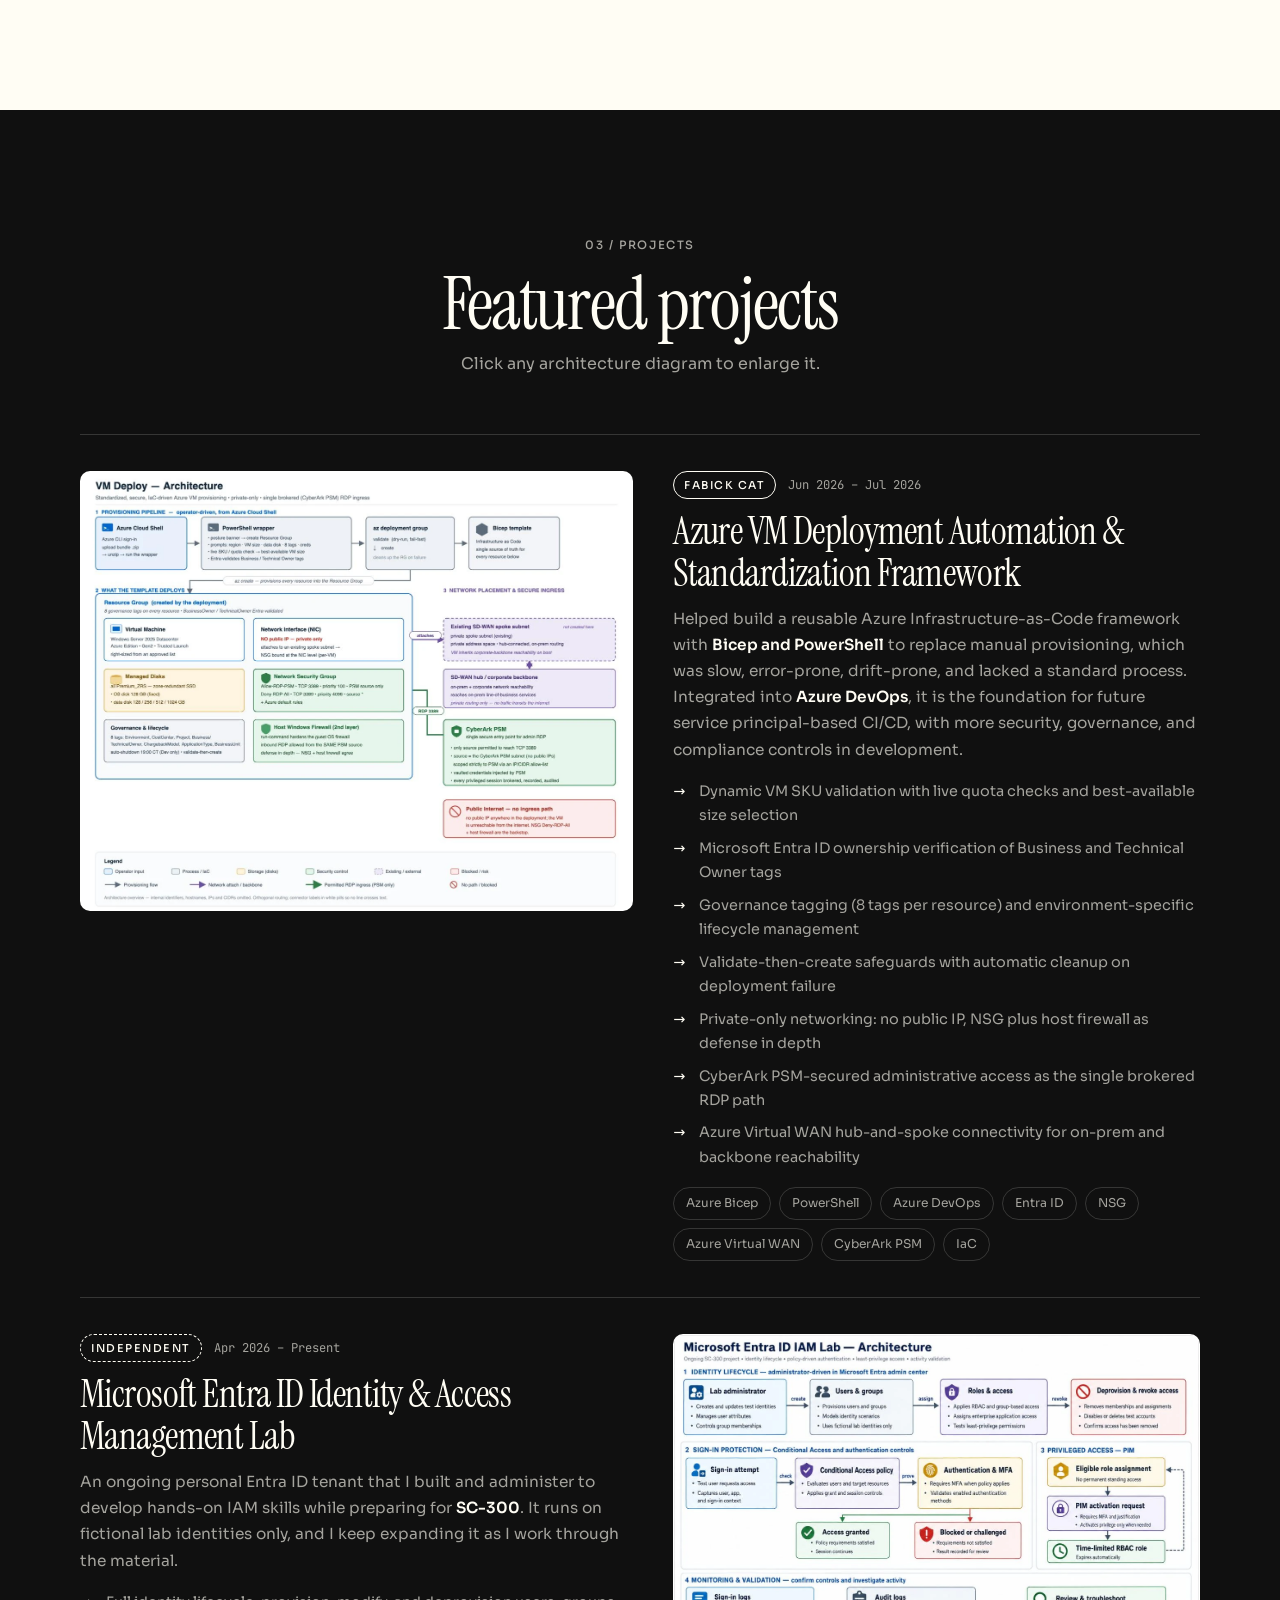
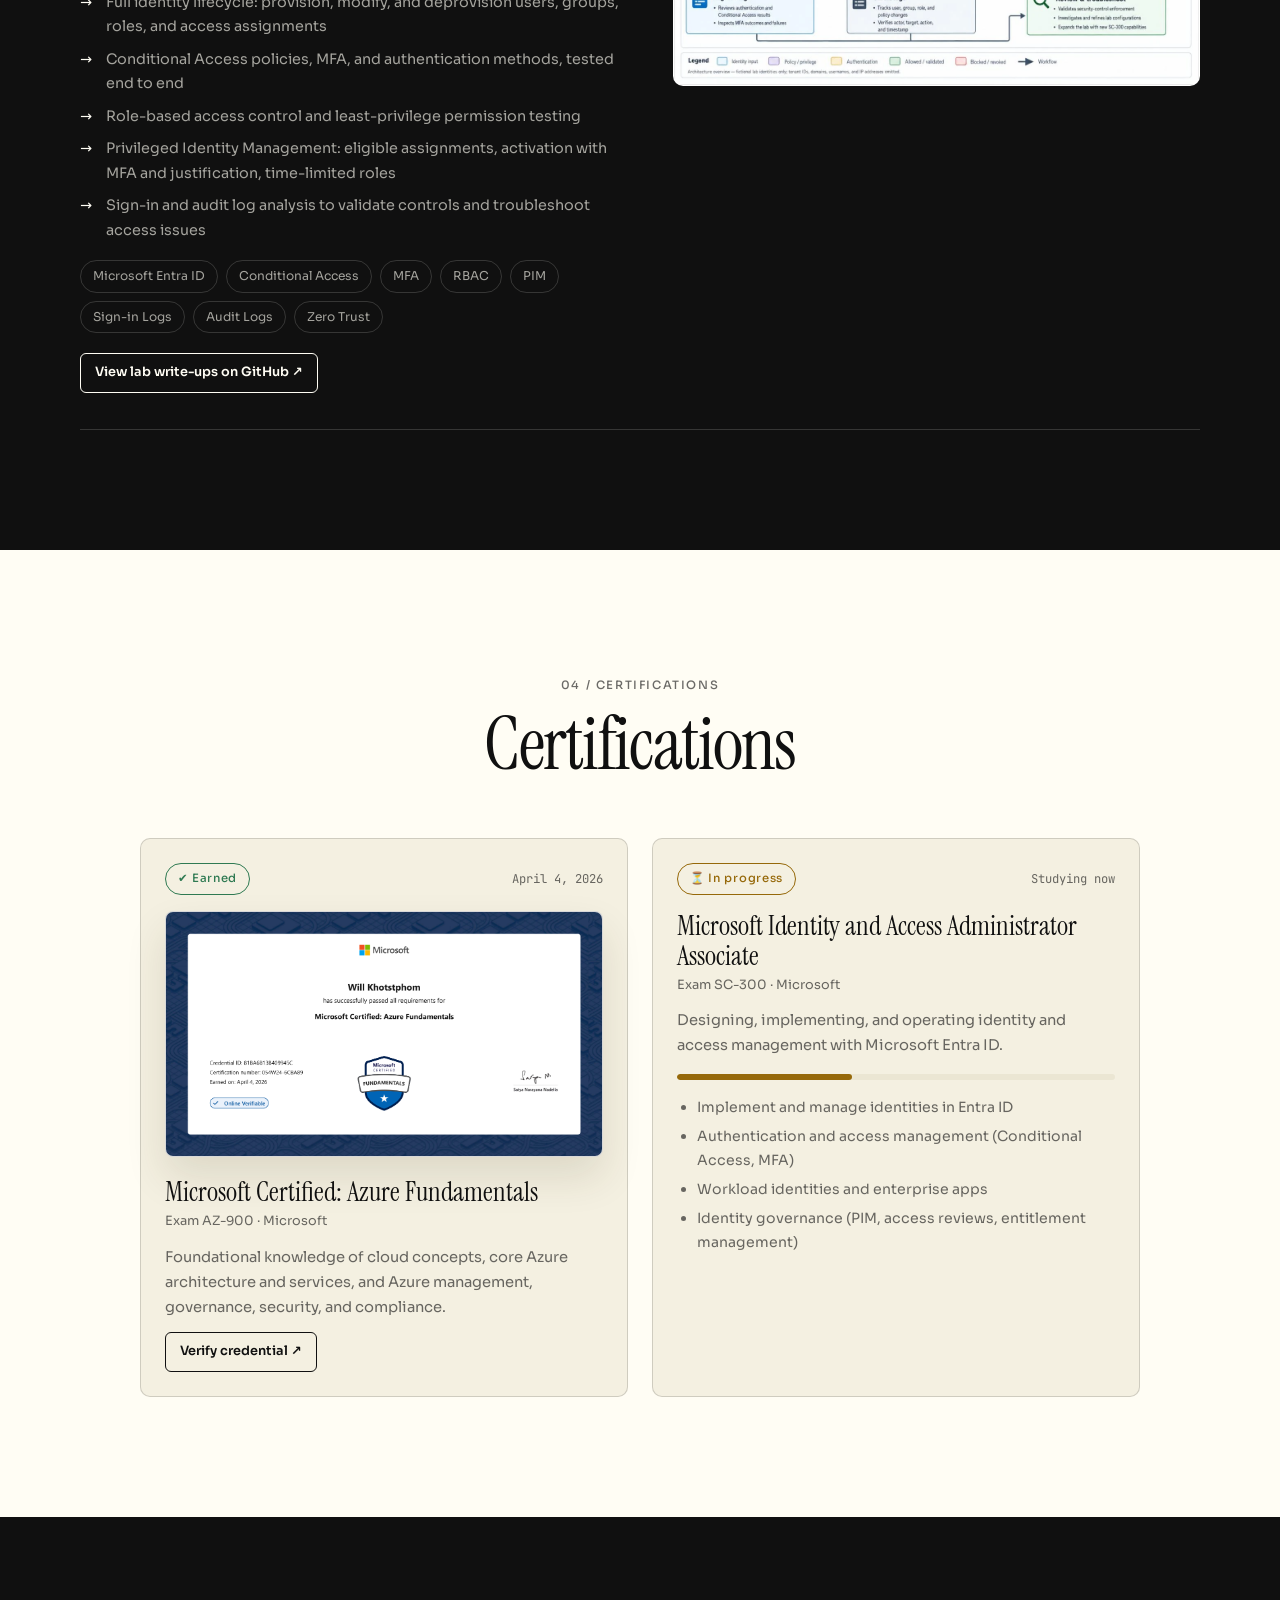
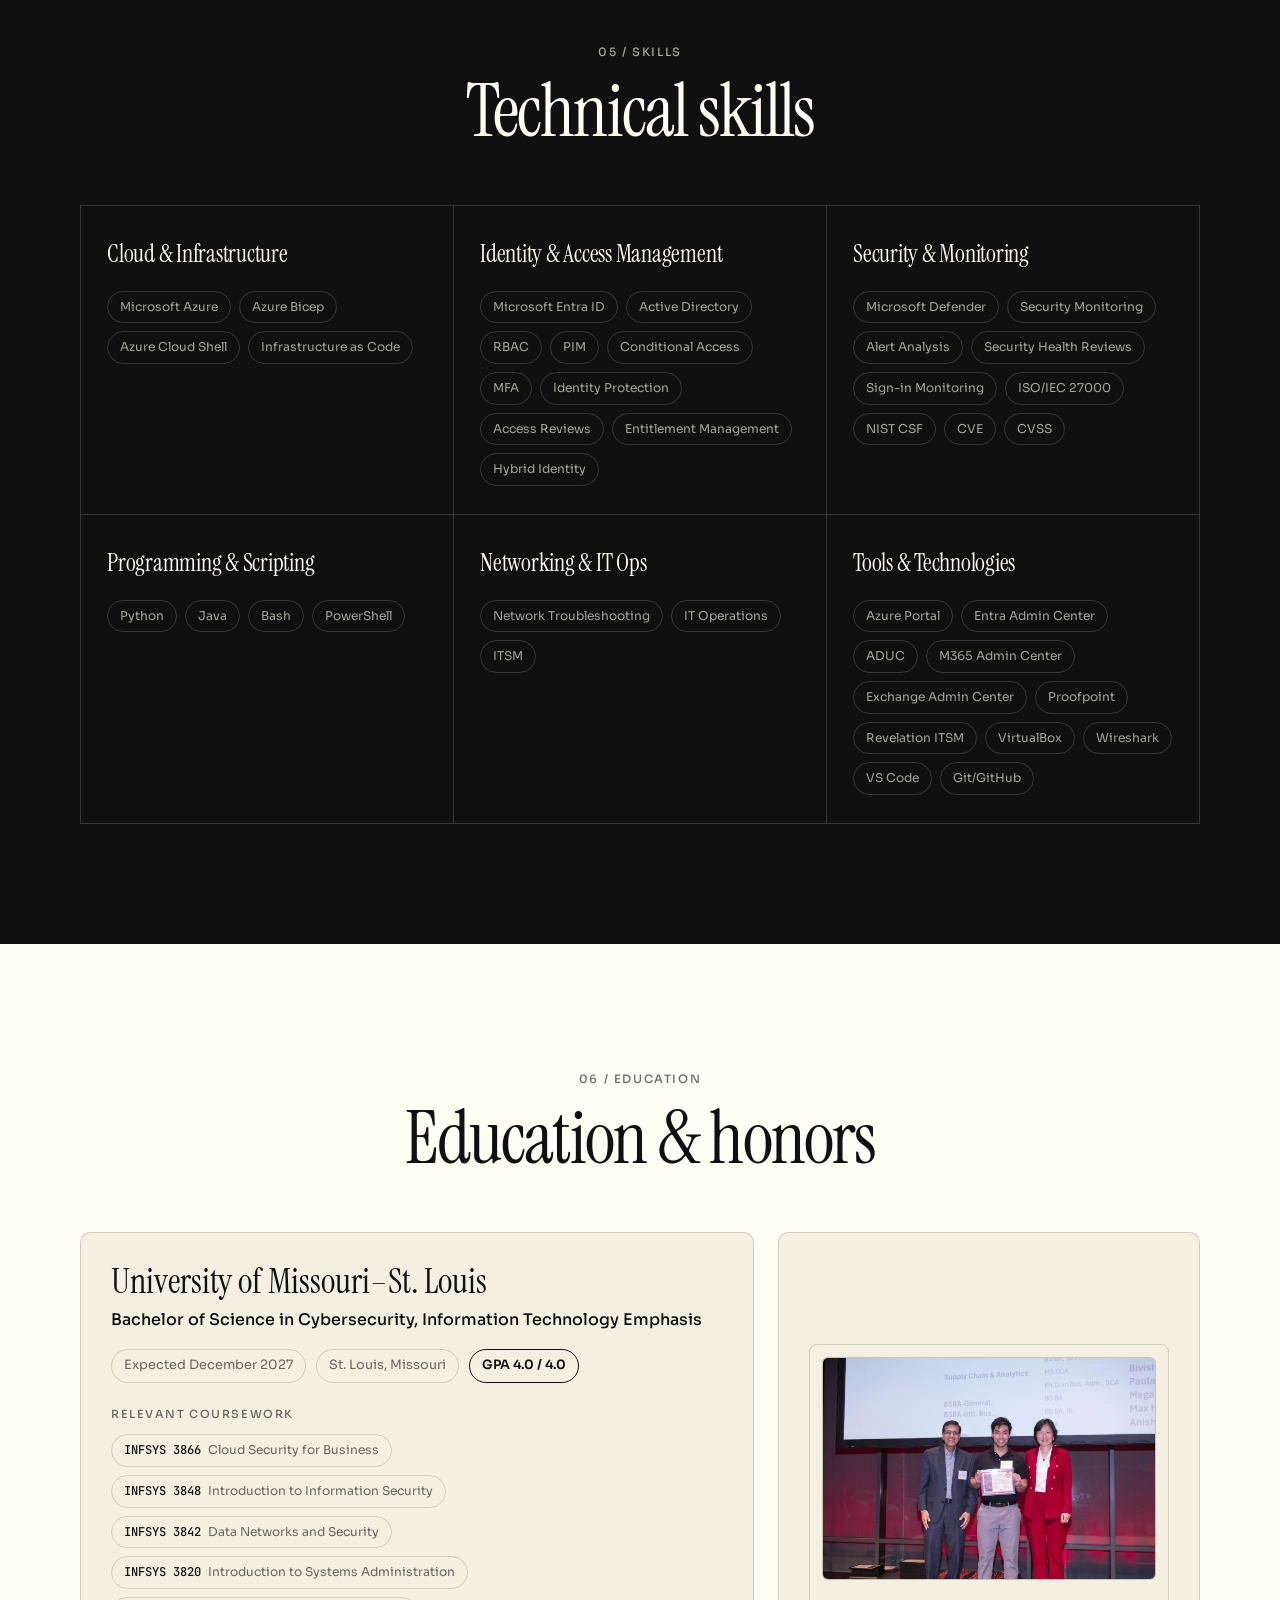
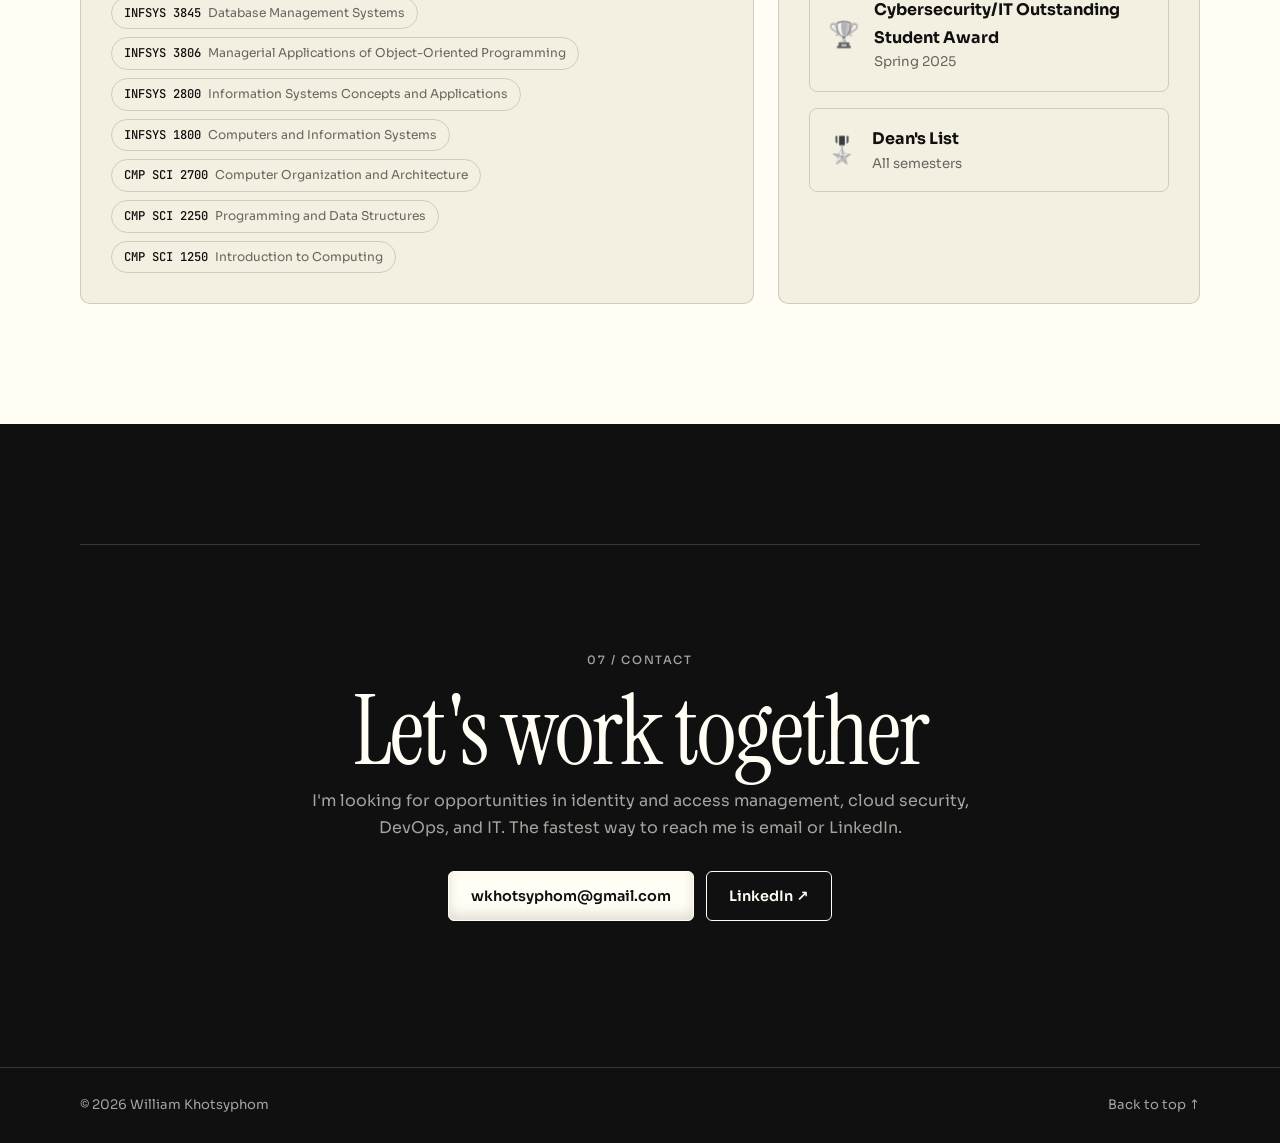
==== commit 02e302d5: "Update website" ====
--- a/index.html
+++ b/index.html
@@ -30,10 +30,8 @@
         <a href="#skills">Skills</a>
         <a href="#education">Education</a>
         <a href="#contact">Contact</a>
-        <a class="menu-resume" href="assets/William_Khotsyphom_Resume.pdf" download="William_Khotsyphom_Resume.pdf">⬇ Download Resume</a>
       </nav>
       <div class="nav-actions">
-        <a class="btn btn-sm btn-primary hide-sm" href="assets/William_Khotsyphom_Resume.pdf" download="William_Khotsyphom_Resume.pdf">⬇ Resume</a>
         <button class="icon-btn menu-btn" id="menuBtn" aria-label="Open menu" aria-expanded="false">
           <svg viewBox="0 0 24 24" width="20" height="20" fill="none" stroke="currentColor" stroke-width="2"><path d="M3 6h18M3 12h18M3 18h18"/></svg>
         </button>
@@ -77,12 +75,6 @@
           </div>
         </div>
       </div>
-
-      <div class="container stats reveal">
-        <div class="stat"><div class="num" data-count="1500" data-suffix="+">0</div><div class="lbl">Help desk tickets resolved in six months</div></div>
-        <div class="stat"><div class="num" data-count="99" data-suffix="%">0</div><div class="lbl">Approx. customer satisfaction and on-time completion</div></div>
-        <div class="stat"><div class="num" data-count="4.0" data-decimals="1">0</div><div class="lbl">GPA, Dean's List every semester</div></div>
-      </div>
     </section>
 
     <!-- ABOUT -->
@@ -94,15 +86,20 @@
             <img src="assets/profile.png" alt="Portrait of William Khotsyphom" />
           </div>
           <div class="about-text reveal" style="--d:.1s">
-            <p>Hello, my name is Will! I'm passionate about technology, eager to tackle new challenges, and excited to contribute to a team where I can keep learning and add value.</p>
-            <p>I chose cybersecurity because technology is woven into so many everyday processes. Every organization depends on it, which makes protecting it work that matters.</p>
-            <p>I've always enjoyed tinkering with computers. When something catches my interest, I dive deeper to understand how it works. The field never stands still, and I see that as an opportunity to keep learning and building my skills.</p>
-            <p>Lately, I've been especially interested in identity and access management while studying for the SC-300. My experience in industry has shown me how important authentication and access controls are, particularly within a Zero Trust approach.</p>
-            <p>I look forward to bringing my curiosity, problem-solving mindset, and willingness to learn to a team working to make systems more secure.</p>
-            <div class="facts">
-              <div class="fact"><span>📍</span><div><b>Location</b>St. Louis, Missouri</div></div>
-              <div class="fact"><span>🛡️</span><div><b>Focus</b>Entra ID, Identity &amp; Access, Azure, IaC</div></div>
-            </div>
+            <p>Hey, I'm Will! I've been messing around with computers for as long as I can remember.</p>
+            <p>Most of what I know started with my own PC. I'll change a setting just to see what it does, or take something apart to figure out how it works. Sometimes I break it, and fixing it is usually where I learn the most. That's a big part of why I ended up in security.</p>
+            <p>These days I'm into identity and access management. At my internship I saw how much of security comes down to who can sign in and what they can get to, so I built my own lab to practice it.</p>
+            <p>I love technology and how it touches pretty much everything. That's why I'm glad I picked this field. It's always changing, so there's always something new to learn.</p>
+          </div>
+        </div>
+
+        <div class="offclock reveal">
+          <h3>When I log off</h3>
+          <div class="hobby-grid">
+            <div class="hobby"><h4>Pickleball</h4><p>Picked it up and got hooked. I'm always down for a game.</p></div>
+            <div class="hobby"><h4>Hiking</h4><p>Nice to get outside and off my phone for a few hours.</p></div>
+            <div class="hobby"><h4>Working out</h4><p>I try to get to the gym most days. It helps me clear my head.</p></div>
+            <div class="hobby"><h4>Friday food spots</h4><p>New restaurant every Friday. Got a St. Louis place I should try? Let me know.</p></div>
           </div>
         </div>
       </div>
@@ -196,6 +193,7 @@
               <li>Sign-in and audit log analysis to validate controls and troubleshoot access issues</li>
             </ul>
             <div class="tags"><span>Microsoft Entra ID</span><span>Conditional Access</span><span>MFA</span><span>RBAC</span><span>PIM</span><span>Sign-in Logs</span><span>Audit Logs</span><span>Zero Trust</span></div>
+            <div class="p-links"><a class="btn btn-sm btn-ghost" href="https://github.com/willkhot/linux-cloud-iam-labs/tree/main/iam-labs" target="_blank" rel="noopener">View lab write-ups on GitHub ↗</a></div>
           </div>
         </article>
 
@@ -250,7 +248,7 @@
       <div class="container">
         <div class="section-head reveal"><span class="eyebrow">05 / Skills</span><h2>Technical skills</h2></div>
         <div class="skill-grid">
-          <div class="skill reveal"><h3>Cloud &amp; Infrastructure</h3><div class="chips"><span>Microsoft Azure</span><span>Azure Bicep</span><span>PowerShell</span><span>Azure Cloud Shell</span><span>Infrastructure as Code</span></div></div>
+          <div class="skill reveal"><h3>Cloud &amp; Infrastructure</h3><div class="chips"><span>Microsoft Azure</span><span>Azure Bicep</span><span>Azure Cloud Shell</span><span>Infrastructure as Code</span></div></div>
           <div class="skill reveal" style="--d:.05s"><h3>Identity &amp; Access Management</h3><div class="chips"><span>Microsoft Entra ID</span><span>Active Directory</span><span>RBAC</span><span>PIM</span><span>Conditional Access</span><span>MFA</span><span>Identity Protection</span><span>Access Reviews</span><span>Entitlement Management</span><span>Hybrid Identity</span></div></div>
           <div class="skill reveal" style="--d:.1s"><h3>Security &amp; Monitoring</h3><div class="chips"><span>Microsoft Defender</span><span>Security Monitoring</span><span>Alert Analysis</span><span>Security Health Reviews</span><span>Sign-in Monitoring</span><span>ISO/IEC 27000</span><span>NIST CSF</span><span>CVE</span><span>CVSS</span></div></div>
           <div class="skill reveal" style="--d:.15s"><h3>Programming &amp; Scripting</h3><div class="chips"><span>Python</span><span>Java</span><span>Bash</span><span>PowerShell</span></div></div>
@@ -294,9 +292,8 @@
           <h2>Let's work together</h2>
           <p>I'm looking for opportunities in identity and access management, cloud security, DevOps, and IT. The fastest way to reach me is email or LinkedIn.</p>
           <div class="hero-cta center">
-            <a class="btn btn-primary" href="mailto:wkhotsyphom@gmail.com">✉️ wkhotsyphom@gmail.com</a>
+            <a class="btn btn-primary" href="mailto:wkhotsyphom@gmail.com">wkhotsyphom@gmail.com</a>
             <a class="btn btn-ghost" href="https://www.linkedin.com/in/will-khotsyphom" target="_blank" rel="noopener">LinkedIn ↗</a>
-            <a class="btn btn-ghost" href="assets/William_Khotsyphom_Resume.pdf" download="William_Khotsyphom_Resume.pdf">⬇ Download Resume</a>
           </div>
         </div>
       </div>
--- a/css/style.css
+++ b/css/style.css
@@ -38,7 +38,6 @@
 .icon-btn{display:grid;place-items:center;width:38px;height:38px;border-radius:8px;border:1px solid rgba(255,253,244,.2);background:transparent;color:#fffdf4;cursor:pointer;transition:.2s}
 .icon-btn:hover{border-color:#fffdf4}
 .menu-btn{display:none}
-.nav-links .menu-resume{display:none}
 
 /* BUTTONS */
 .btn{display:inline-flex;align-items:center;justify-content:center;gap:8px;padding:12px 22px;border-radius:6px;font-family:var(--sans);font-weight:600;font-size:.9rem;border:1px solid var(--text);cursor:pointer;transition:.25s;color:var(--text);background:transparent}
@@ -86,11 +85,6 @@
 .term-out .ol.show{opacity:1;transform:none}
 .term-out .caret{height:1em;vertical-align:-2px;background:#fffdf4}
 
-.stats{display:grid;grid-template-columns:repeat(3,1fr);margin-top:88px;border-top:1px solid var(--line);border-bottom:1px solid var(--line)}
-.stat{padding:34px 16px;text-align:center}
-.stat+.stat{border-left:1px solid var(--line)}
-.stat .num{font-family:var(--serif);font-size:clamp(2.6rem,5vw,3.8rem);line-height:1;letter-spacing:-.02em}
-.stat .lbl{font-size:.82rem;color:var(--muted);margin-top:8px}
 
 /* SECTIONS */
 .section{padding:120px 0}
@@ -105,10 +99,14 @@
 .about-grid{display:grid;grid-template-columns:320px 1fr;gap:56px;align-items:center}
 .about-photo img{border-radius:var(--radius);width:100%;aspect-ratio:1/1;object-fit:cover;border:1px solid var(--line)}
 .about-text p{font-size:1.1rem;margin:0 0 16px;color:var(--text)}
-.facts{display:grid;grid-template-columns:1fr 1fr;gap:0;margin-top:28px;border-top:1px solid var(--line)}
-.fact{display:flex;gap:12px;align-items:flex-start;padding:16px 4px;border-bottom:1px solid var(--line);font-size:.92rem}
-.fact span{font-size:1.2rem;filter:grayscale(1)}
-.fact b{display:block;font-size:.68rem;text-transform:uppercase;letter-spacing:.14em;color:var(--muted);font-weight:500;margin-bottom:2px}
+.p-links{margin-top:20px}
+.offclock{margin-top:72px}
+.offclock h3{margin:0 0 20px;font-family:var(--serif);font-weight:400;font-size:1.9rem;letter-spacing:-.01em}
+.hobby-grid{display:grid;grid-template-columns:repeat(4,1fr);border-top:1px solid var(--line);border-left:1px solid var(--line)}
+.hobby{padding:24px 22px;border-right:1px solid var(--line);border-bottom:1px solid var(--line);transition:background .3s}
+.hobby:hover{background:var(--card)}
+.hobby h4{margin:0 0 8px;font-size:.98rem;font-weight:500}
+.hobby p{margin:0;font-size:.88rem;color:var(--muted)}
 
 /* TIMELINE */
 .timeline{position:relative;padding-left:34px;max-width:900px;margin:0 auto}
@@ -212,10 +210,8 @@
 @media(max-width:980px){
   .project,.about-grid,.edu,.cert-grid{grid-template-columns:1fr}
   .project.flip .p-media{order:0}
-  .skill-grid{grid-template-columns:1fr 1fr}
+  .skill-grid,.hobby-grid{grid-template-columns:1fr 1fr}
   .about-photo{max-width:280px}
-  .stat{padding:26px 10px}
-  .stat .lbl{font-size:.76rem}
 }
 @media(max-width:820px){
   .menu-btn{display:grid}.hide-sm{display:none}
@@ -223,17 +219,9 @@
   .nav-links.open{display:flex}
   .nav-links a{padding:12px 0}
   .nav-links a.active{box-shadow:none}
-  .nav-links .menu-resume{display:block;font-weight:600;color:#fffdf4}
-}
-@media(max-width:700px){
-  .stats{grid-template-columns:1fr;margin-top:64px}
-  .stat{display:flex;align-items:center;gap:20px;text-align:left;padding:18px 4px}
-  .stat+.stat{border-left:0;border-top:1px solid var(--line)}
-  .stat .num{min-width:110px;font-size:2.4rem}
-  .stat .lbl{margin-top:0;font-size:.85rem}
 }
 @media(max-width:600px){
-  .skill-grid,.facts{grid-template-columns:1fr}
+  .skill-grid,.hobby-grid{grid-template-columns:1fr}
   .brand-name{display:none}
   .section{padding:84px 0}
   .hero{padding-top:64px}
